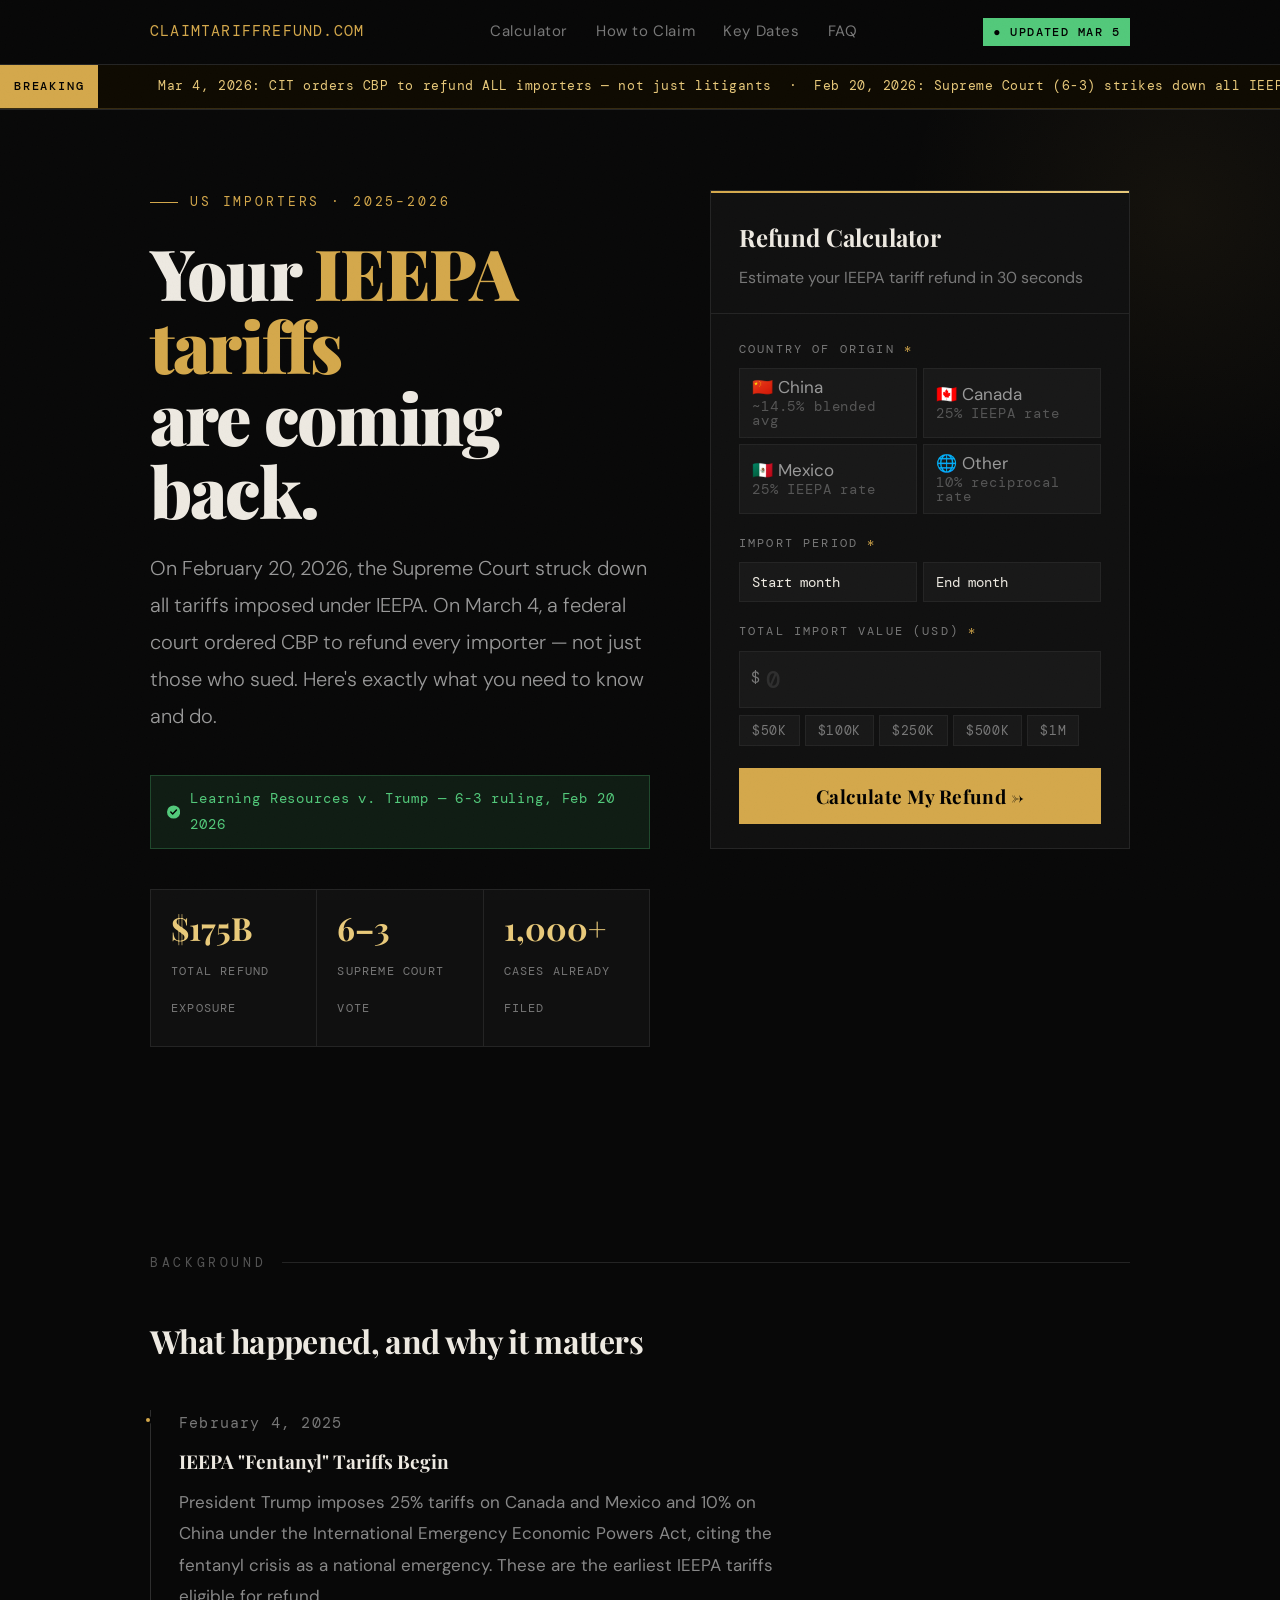
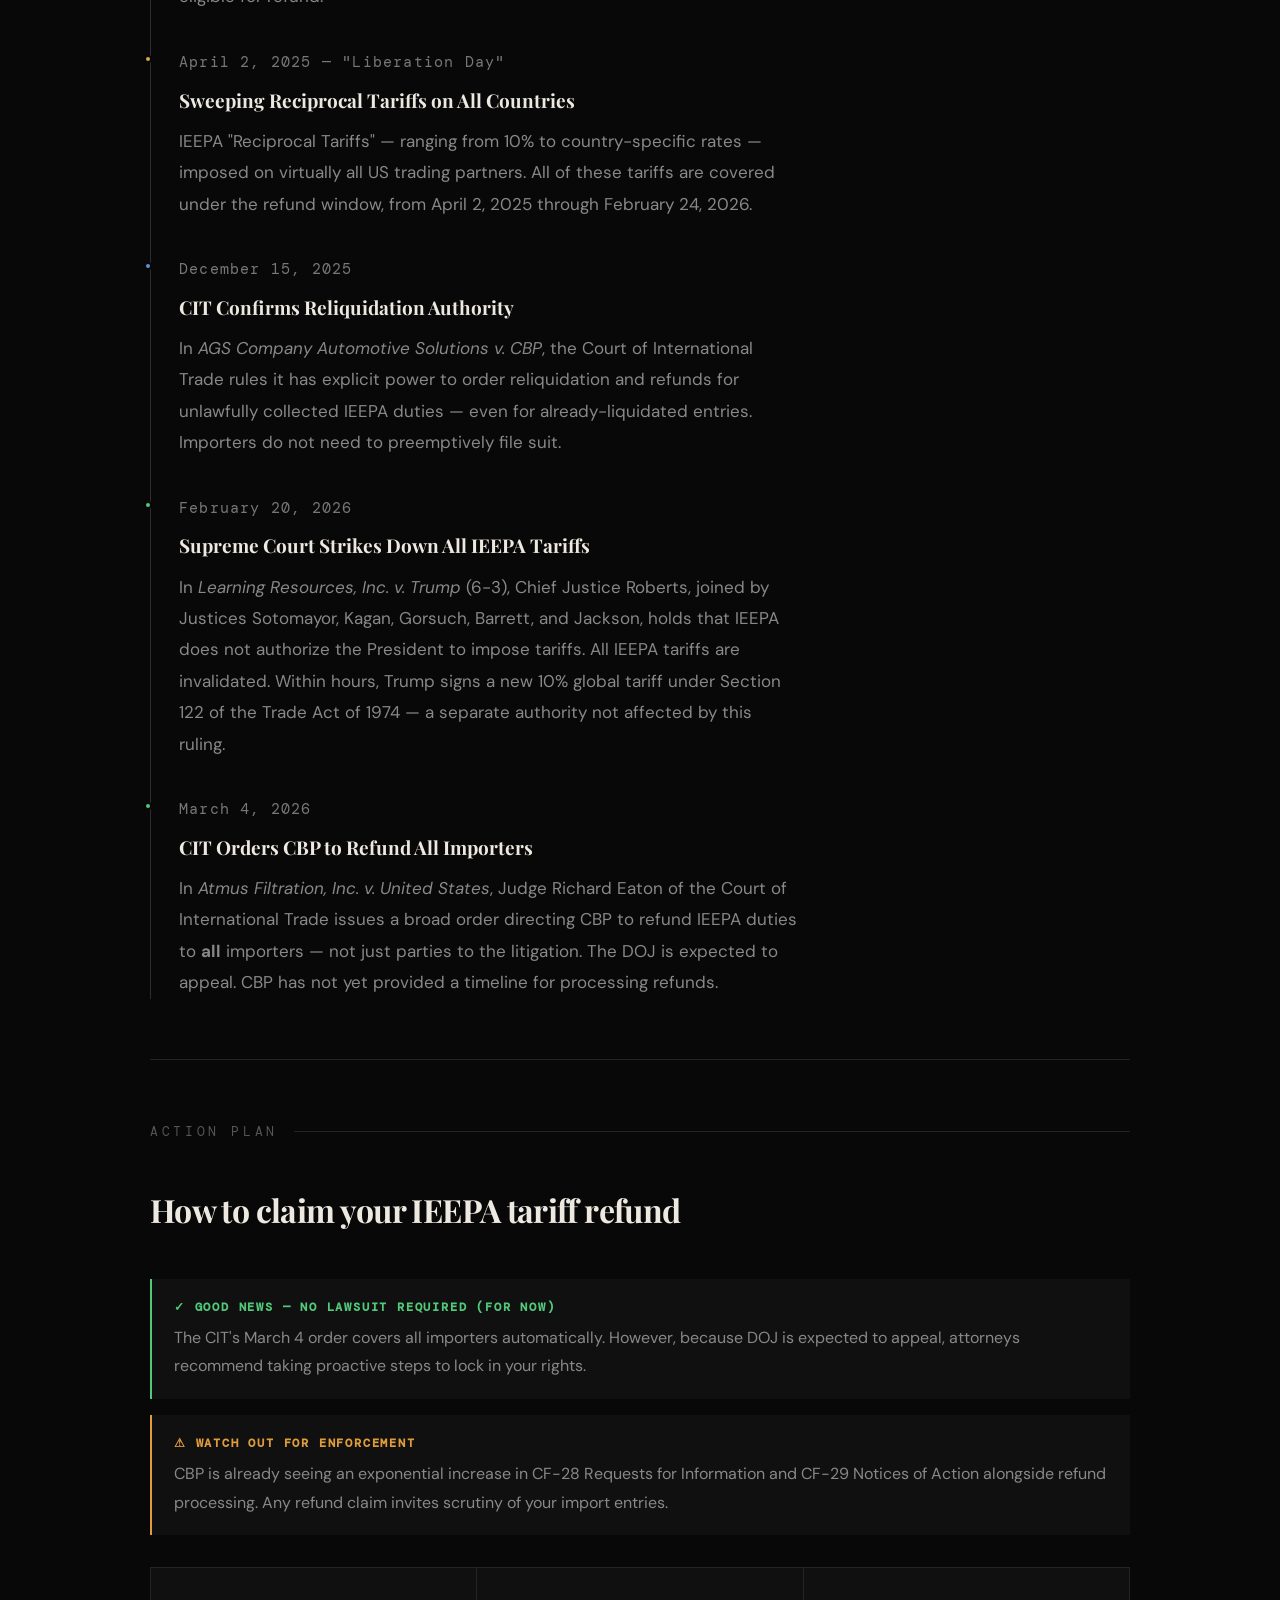
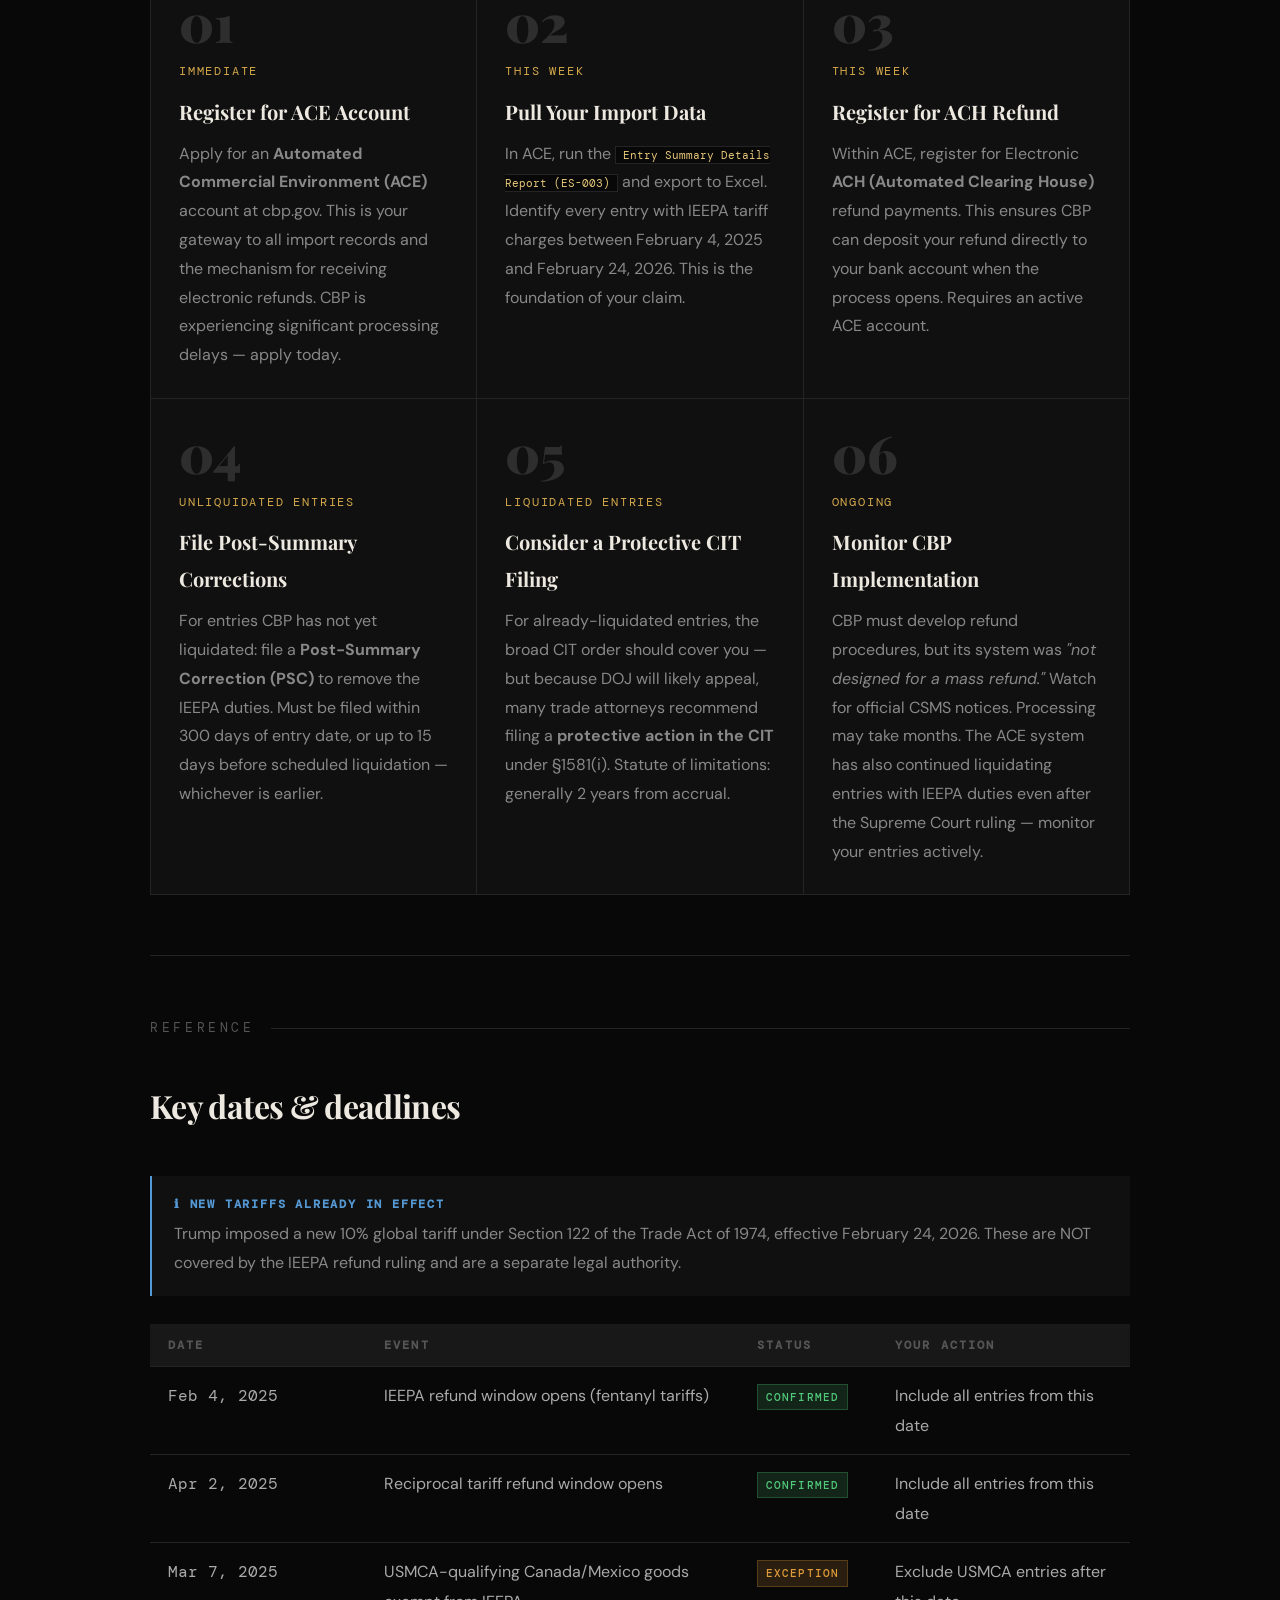
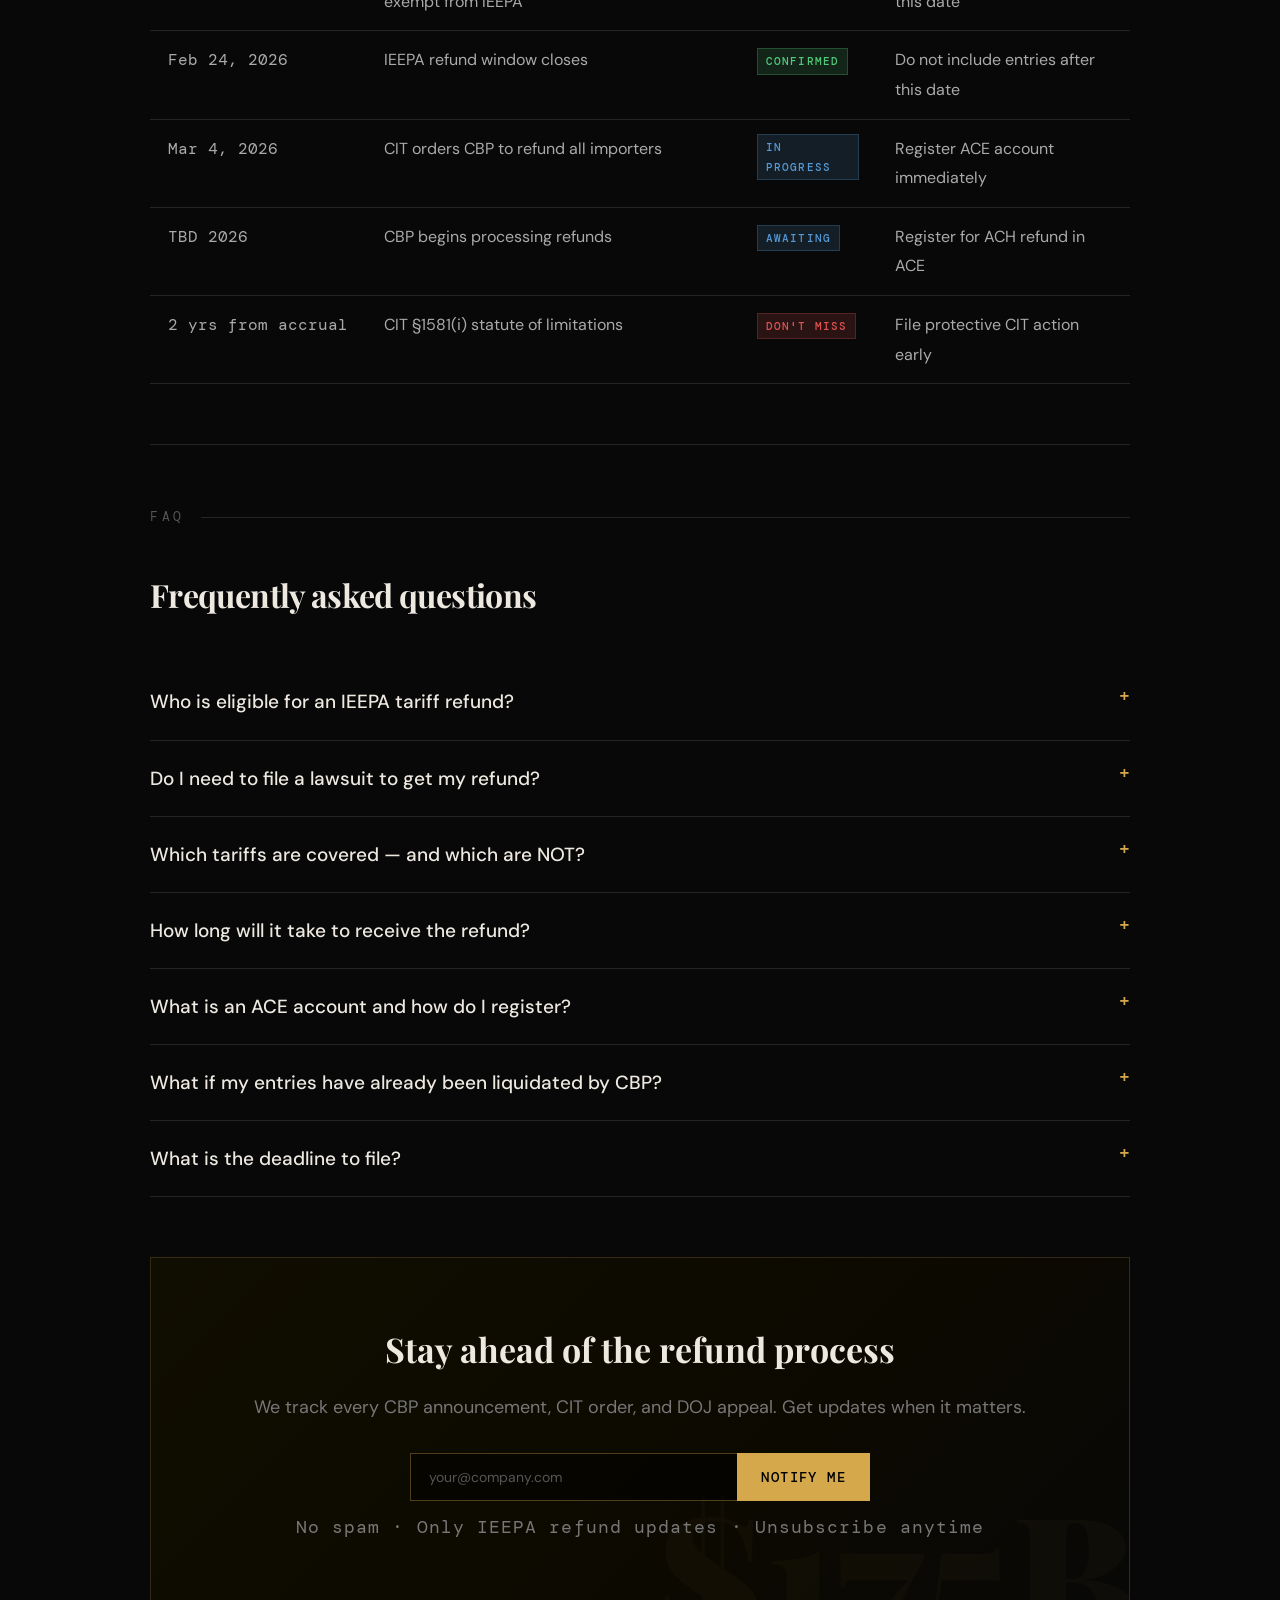
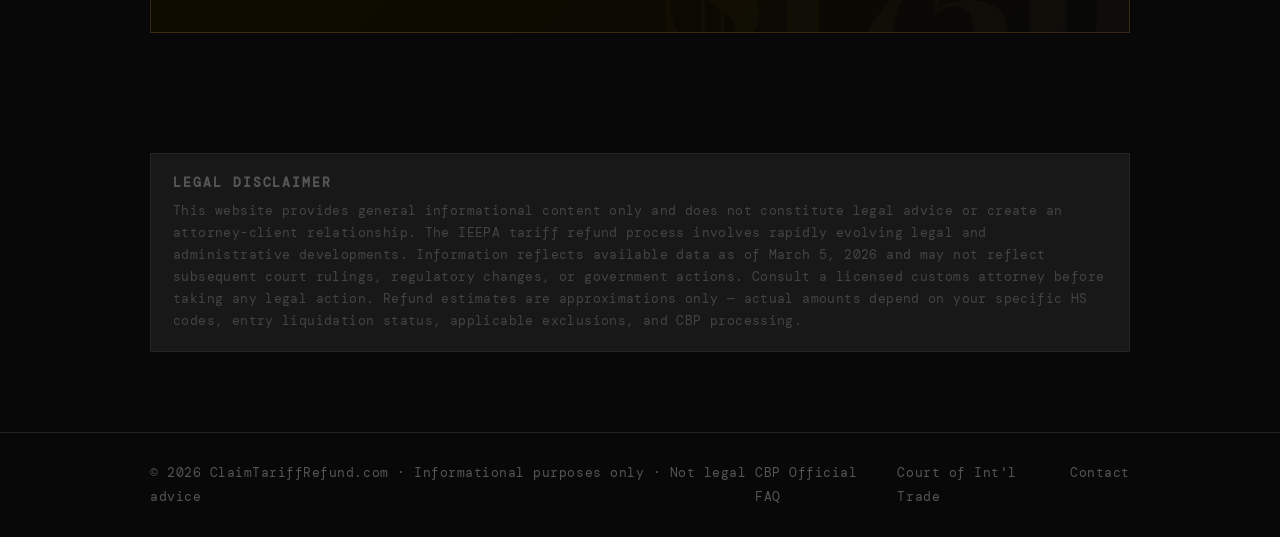
==== index.html @ 3d7408c1 "Update index.html" ====
<!DOCTYPE html>
<html lang="en">
<head>
<meta charset="UTF-8">
<meta name="viewport" content="width=device-width, initial-scale=1.0">

<!-- PRIMARY SEO -->
<title>IEEPA Tariff Refund Calculator & Guide (2026) — ClaimTariffRefund.com</title>
<meta name="description" content="Supreme Court struck down IEEPA tariffs Feb 20, 2026. Calculate your refund, check eligibility, and get step-by-step instructions. Free tool for US importers.">
<meta name="keywords" content="IEEPA tariff refund, customs duty refund 2026, tariff refund eligibility, IEEPA refund calculator, importer refund claim, CBP refund, Learning Resources v Trump">
<link rel="canonical" href="https://claimtariffrefund.com/">

<!-- OPEN GRAPH (Reddit, LinkedIn, Facebook previews) -->
<meta property="og:title" content="IEEPA Tariff Refund Calculator — How Much Are You Owed?">
<meta property="og:description" content="Supreme Court killed IEEPA tariffs. Calculate your refund in 30 seconds. Free guide for US importers.">
<meta property="og:url" content="https://claimtariffrefund.com/">
<meta property="og:type" content="website">
<meta property="og:site_name" content="ClaimTariffRefund.com">
<meta property="og:image" content="https://claimtariffrefund.com/og-image.png">

<!-- TWITTER CARD -->
<meta name="twitter:card" content="summary_large_image">
<meta name="twitter:title" content="IEEPA Tariff Refund Calculator — How Much Are You Owed?">
<meta name="twitter:description" content="Supreme Court killed IEEPA tariffs. Calculate your refund in 30 seconds.">

<!-- SCHEMA: WebSite -->
<script type="application/ld+json">
{
  "@context": "https://schema.org",
  "@type": "WebSite",
  "name": "ClaimTariffRefund.com",
  "url": "https://claimtariffrefund.com",
  "description": "Free IEEPA tariff refund calculator and guide for US importers following the Supreme Court's February 2026 ruling.",
  "potentialAction": {
    "@type": "SearchAction",
    "target": "https://claimtariffrefund.com/#calculator",
    "query-input": "required name=search_term_string"
  }
}
</script>

<!-- SCHEMA: FAQ (Google Rich Snippets) -->
<script type="application/ld+json">
{
  "@context": "https://schema.org",
  "@type": "FAQPage",
  "mainEntity": [
    {
      "@type": "Question",
      "name": "Who is eligible for an IEEPA tariff refund?",
      "acceptedAnswer": {
        "@type": "Answer",
        "text": "Any US importer of record who paid IEEPA tariffs between February 4, 2025 and February 24, 2026 is potentially eligible. This includes importers of goods from China, Canada, Mexico, and all other countries subject to IEEPA reciprocal tariffs."
      }
    },
    {
      "@type": "Question",
      "name": "Do I need to file a lawsuit to get my IEEPA tariff refund?",
      "acceptedAnswer": {
        "@type": "Answer",
        "text": "As of March 4, 2026, the Court of International Trade issued a broad order directing CBP to refund all importers — not just those who filed suits. However, the DOJ is expected to appeal. Many attorneys recommend filing a protective CIT action to preserve your rights."
      }
    },
    {
      "@type": "Question",
      "name": "How much IEEPA tariff refund can I expect?",
      "acceptedAnswer": {
        "@type": "Answer",
        "text": "Your refund depends on the country of origin, the tariff rate applied, and your total import value. China imports were subject to 10–25% IEEPA duties. Canada and Mexico imports faced 25% duties. Other countries faced a 10% reciprocal tariff. Use our calculator to estimate your refund."
      }
    },
    {
      "@type": "Question",
      "name": "What is the deadline to claim an IEEPA tariff refund?",
      "acceptedAnswer": {
        "@type": "Answer",
        "text": "There is no confirmed deadline yet. The statute of limitations for CIT actions under 28 U.S.C. § 1581(i) is generally two years from when the cause of action accrued, but there is legal uncertainty about the exact accrual date. File sooner rather than later."
      }
    },
    {
      "@type": "Question",
      "name": "What is an ACE account and why do I need one?",
      "acceptedAnswer": {
        "@type": "Answer",
        "text": "ACE (Automated Commercial Environment) is CBP's online portal for import data. You need an ACE account to access your complete import history, calculate IEEPA tariffs paid, and register for ACH electronic refund payments. Apply at cbp.gov. CBP is experiencing delays, so apply immediately."
      }
    }
  ]
}
</script>

<!-- SCHEMA: HowTo -->
<script type="application/ld+json">
{
  "@context": "https://schema.org",
  "@type": "HowTo",
  "name": "How to Claim Your IEEPA Tariff Refund",
  "description": "Step-by-step guide for US importers to claim IEEPA tariff refunds following the Supreme Court's February 2026 ruling.",
  "totalTime": "PT7D",
  "step": [
    {
      "@type": "HowToStep",
      "name": "Register for an ACE Account",
      "text": "Apply for an Automated Commercial Environment (ACE) portal account at cbp.gov. This gives you access to all your import data. Apply immediately as CBP is experiencing significant processing delays."
    },
    {
      "@type": "HowToStep",
      "name": "Pull Your Import Data",
      "text": "Run the Entry Summary Details Report (ES-003) in ACE and export to Excel. Identify every entry that included IEEPA tariff charges between February 4, 2025 and February 24, 2026."
    },
    {
      "@type": "HowToStep",
      "name": "Register for ACH Refunds",
      "text": "Within your ACE account, register for Electronic ACH refunds so CBP can send your refund directly to your bank account."
    },
    {
      "@type": "HowToStep",
      "name": "File Post-Summary Corrections for Unliquidated Entries",
      "text": "For entries not yet liquidated by CBP, file a Post-Summary Correction (PSC) to remove the IEEPA duties. PSCs can be filed within 300 days of entry date."
    },
    {
      "@type": "HowToStep",
      "name": "Consider Filing a Protective CIT Action",
      "text": "Because the DOJ is expected to appeal the CIT's March 4 order, many attorneys recommend filing a protective suit in the Court of International Trade to lock in your rights."
    }
  ]
}
</script>

<!-- SCHEMA: NewsArticle for freshness signal -->
<script type="application/ld+json">
{
  "@context": "https://schema.org",
  "@type": "NewsArticle",
  "headline": "IEEPA Tariff Refund Guide: Supreme Court Ruling, CIT Order, and What Importers Must Do Now",
  "datePublished": "2026-03-05",
  "dateModified": "2026-03-05",
  "author": {"@type": "Organization", "name": "ClaimTariffRefund.com"},
  "publisher": {"@type": "Organization", "name": "ClaimTariffRefund.com"},
  "description": "Following the Supreme Court's February 20, 2026 ruling and the CIT's March 4 order, US importers who paid IEEPA tariffs are entitled to refunds. Here's what to do."
}
</script>

<link rel="preconnect" href="https://fonts.googleapis.com">
<link href="https://fonts.googleapis.com/css2?family=Playfair+Display:wght@700;900&family=DM+Sans:ital,wght@0,300;0,400;0,500;1,400&family=DM+Mono:wght@400;500&display=swap" rel="stylesheet">

<style>
:root {
  --bg: #080808;
  --bg2: #101010;
  --bg3: #181818;
  --border: #242424;
  --border2: #2e2e2e;
  --text: #ede9e1;
  --muted: #777;
  --muted2: #555;
  --accent: #d4a84b;
  --accent2: #e8c97a;
  --accent-dim: rgba(212,168,75,0.1);
  --green: #52c97a;
  --green-dim: rgba(82,201,122,0.1);
  --blue: #5599d4;
  --warn: #e09c3a;
  --red: #e05252;
}

*, *::before, *::after { margin: 0; padding: 0; box-sizing: border-box; }

html { scroll-behavior: smooth; }

body {
  background: var(--bg);
  color: var(--text);
  font-family: 'DM Sans', sans-serif;
  font-size: 20px;
  line-height: 1.85;
  -webkit-font-smoothing: antialiased;
}

/* ─── NOISE LAYER ─── */
body::after {
  content: '';
  position: fixed;
  inset: 0;
  pointer-events: none;
  z-index: 9999;
  background-image: url("data:image/svg+xml,%3Csvg xmlns='http://www.w3.org/2000/svg' width='300' height='300'%3E%3Cfilter id='n'%3E%3CfeTurbulence type='fractalNoise' baseFrequency='0.75' numOctaves='4' stitchTiles='stitch'/%3E%3C/filter%3E%3Crect width='300' height='300' filter='url(%23n)' opacity='0.035'/%3E%3C/svg%3E");
  opacity: 0.5;
}

/* ─── UTILITIES ─── */
.mono { font-family: 'DM Mono', monospace; }
.serif { font-family: 'Playfair Display', serif; }

.eyebrow {
  font-family: 'DM Mono', monospace;
  font-size: 13px;
  letter-spacing: 0.22em;
  text-transform: uppercase;
  color: var(--accent);
  display: flex;
  align-items: center;
  gap: 12px;
}
.eyebrow::before {
  content: '';
  display: inline-block;
  width: 28px;
  height: 1px;
  background: currentColor;
  flex-shrink: 0;
}

.section-label {
  font-family: 'DM Mono', monospace;
  font-size: 13px;
  letter-spacing: 0.28em;
  text-transform: uppercase;
  color: var(--muted2);
  display: flex;
  align-items: center;
  gap: 16px;
  margin-bottom: 36px;
}
.section-label::after {
  content: '';
  flex: 1;
  height: 1px;
  background: var(--border);
}

.container {
  max-width: 1060px;
  margin: 0 auto;
  padding: 0 40px;
}

/* ─── STICKY HEADER ─── */
.site-header {
  position: sticky;
  top: 0;
  z-index: 200;
  background: rgba(8,8,8,0.96);
  backdrop-filter: blur(12px);
  border-bottom: 1px solid var(--border);
}

.site-header .inner {
  max-width: 1060px;
  margin: 0 auto;
  padding: 0 40px;
  height: 64px;
  display: flex;
  align-items: center;
  justify-content: space-between;
}

.logo {
  font-family: 'DM Mono', monospace;
  font-size: 15px;
  letter-spacing: 0.08em;
  color: var(--accent);
  text-decoration: none;
  text-transform: uppercase;
}

.header-nav {
  display: flex;
  align-items: center;
  gap: 28px;
}

.header-nav a {
  font-size: 15px;
  color: var(--muted);
  text-decoration: none;
  letter-spacing: 0.04em;
  transition: color 0.15s;
}
.header-nav a:hover { color: var(--text); }

.header-badge {
  font-family: 'DM Mono', monospace;
  font-size: 12px;
  letter-spacing: 0.12em;
  text-transform: uppercase;
  background: var(--green);
  color: #000;
  padding: 3px 10px;
  font-weight: 500;
  animation: blink 2.5s ease-in-out infinite;
}
@keyframes blink { 0%,100%{opacity:1} 50%{opacity:0.55} }

/* ─── BREAKING TICKER ─── */
.ticker-wrap {
  background: #0e0a00;
  border-bottom: 1px solid rgba(212,168,75,0.2);
  overflow: hidden;
  height: 44px;
  display: flex;
  align-items: center;
}
.ticker-label {
  font-family: 'DM Mono', monospace;
  font-size: 12px;
  letter-spacing: 0.15em;
  text-transform: uppercase;
  background: var(--accent);
  color: #000;
  padding: 0 14px;
  height: 100%;
  display: flex;
  align-items: center;
  flex-shrink: 0;
  font-weight: 500;
}
.ticker-track {
  display: flex;
  white-space: nowrap;
  animation: ticker 40s linear infinite;
}
.ticker-text {
  font-family: 'DM Mono', monospace;
  font-size: 13px;
  color: var(--accent2);
  padding: 0 60px;
  letter-spacing: 0.04em;
}
@keyframes ticker {
  0% { transform: translateX(0); }
  100% { transform: translateX(-50%); }
}

/* ─── HERO ─── */
.hero {
  padding: 80px 0 64px;
  position: relative;
  overflow: hidden;
}

.hero::before {
  content: '';
  position: absolute;
  top: -200px;
  right: -200px;
  width: 600px;
  height: 600px;
  background: radial-gradient(circle, rgba(212,168,75,0.06) 0%, transparent 65%);
  pointer-events: none;
}

.hero-inner {
  max-width: 1060px;
  margin: 0 auto;
  padding: 0 40px;
  display: grid;
  grid-template-columns: 1fr 420px;
  gap: 60px;
  align-items: start;
}

.hero-left { }

.hero .eyebrow { margin-bottom: 22px; }

.hero h1 {
  font-family: 'Playfair Display', serif;
  font-size: clamp(38px, 5.5vw, 72px);
  font-weight: 900;
  line-height: 1.03;
  letter-spacing: -0.025em;
  margin-bottom: 24px;
}

.hero h1 em {
  font-style: normal;
  color: var(--accent);
}

.hero-desc {
  font-size: 20px;
  color: #999;
  max-width: 520px;
  line-height: 1.85;
  margin-bottom: 40px;
  font-weight: 300;
}

.hero-ruling {
  display: inline-flex;
  align-items: center;
  gap: 10px;
  background: var(--green-dim);
  border: 1px solid rgba(82,201,122,0.25);
  padding: 10px 16px;
  font-family: 'DM Mono', monospace;
  font-size: 14px;
  color: var(--green);
  letter-spacing: 0.06em;
  margin-bottom: 40px;
}

.hero-stats {
  display: grid;
  grid-template-columns: repeat(3, 1fr);
  border: 1px solid var(--border);
  background: var(--border);
  gap: 1px;
}

.stat-cell {
  background: var(--bg2);
  padding: 22px 20px;
}

.stat-n {
  font-family: 'Playfair Display', serif;
  font-size: 32px;
  font-weight: 700;
  color: var(--accent2);
  display: block;
  line-height: 1;
  margin-bottom: 6px;
}

.stat-l {
  font-family: 'DM Mono', monospace;
  font-size: 12px;
  letter-spacing: 0.1em;
  text-transform: uppercase;
  color: var(--muted);
}

/* ─── CALCULATOR (hero right col) ─── */
.calc-card {
  background: var(--bg2);
  border: 1px solid var(--border);
  position: relative;
  overflow: hidden;
}

.calc-card::before {
  content: '';
  position: absolute;
  top: 0; left: 0; right: 0;
  height: 2px;
  background: linear-gradient(90deg, var(--accent), var(--accent2));
}

.calc-head {
  padding: 24px 28px 20px;
  border-bottom: 1px solid var(--border);
}

.calc-head h2 {
  font-family: 'Playfair Display', serif;
  font-size: 24px;
  font-weight: 700;
  margin-bottom: 4px;
}

.calc-head p {
  font-size: 16px;
  color: var(--muted);
}

.calc-body { padding: 24px 28px; }

.field { margin-bottom: 18px; }

.field-label {
  display: block;
  font-family: 'DM Mono', monospace;
  font-size: 12px;
  letter-spacing: 0.18em;
  text-transform: uppercase;
  color: var(--muted);
  margin-bottom: 8px;
}

.field-label .req { color: var(--accent); }

/* Country buttons */
.country-grid {
  display: grid;
  grid-template-columns: 1fr 1fr;
  gap: 6px;
}

.c-btn {
  background: var(--bg3);
  border: 1px solid var(--border);
  color: #999;
  padding: 10px 12px;
  font-family: 'DM Sans', sans-serif;
  font-size: 17px;
  cursor: pointer;
  transition: all 0.15s;
  text-align: left;
  line-height: 1;
}
.c-btn:hover { border-color: rgba(212,168,75,0.5); color: var(--text); }
.c-btn.active { border-color: var(--accent); background: var(--accent-dim); color: var(--accent); }

.c-btn .c-rate {
  display: block;
  font-family: 'DM Mono', monospace;
  font-size: 14px;
  color: var(--muted2);
  margin-top: 3px;
  letter-spacing: 0.06em;
}
.c-btn.active .c-rate { color: rgba(212,168,75,0.55); }

/* Date selects */
.date-row {
  display: grid;
  grid-template-columns: 1fr 1fr;
  gap: 6px;
}

.f-select {
  width: 100%;
  background: var(--bg3);
  border: 1px solid var(--border);
  color: var(--text);
  padding: 10px 12px;
  font-family: 'DM Mono', monospace;
  font-size: 14px;
  appearance: none;
  cursor: pointer;
  outline: none;
  transition: border-color 0.15s;
}
.f-select:focus { border-color: var(--accent); }

/* Amount */
.amount-wrap { position: relative; }
.amount-pre {
  position: absolute;
  left: 12px;
  top: 50%;
  transform: translateY(-50%);
  font-family: 'DM Mono', monospace;
  font-size: 15px;
  color: var(--muted);
  pointer-events: none;
}
.f-amount {
  width: 100%;
  background: var(--bg3);
  border: 1px solid var(--border);
  color: var(--text);
  padding: 12px 12px 12px 26px;
  font-family: 'DM Mono', monospace;
  font-size: 24px;
  font-weight: 500;
  outline: none;
  transition: border-color 0.15s;
}
.f-amount:focus { border-color: var(--accent); }
.f-amount::placeholder { color: var(--border2); }

.quick-row {
  display: flex;
  gap: 5px;
  flex-wrap: wrap;
  margin-top: 7px;
}
.q-btn {
  background: var(--bg3);
  border: 1px solid var(--border);
  color: var(--muted);
  padding: 6px 12px;
  font-family: 'DM Mono', monospace;
  font-size: 13px;
  cursor: pointer;
  letter-spacing: 0.05em;
  transition: all 0.15s;
}
.q-btn:hover { border-color: var(--accent); color: var(--accent); }

/* Error */
.f-err {
  font-family: 'DM Mono', monospace;
  font-size: 13px;
  color: var(--red);
  letter-spacing: 0.06em;
  margin-top: 5px;
  display: none;
}
.f-err.show { display: block; }

/* Calc button */
.calc-submit {
  width: 100%;
  background: var(--accent);
  color: #000;
  border: none;
  padding: 15px;
  font-family: 'Playfair Display', serif;
  font-size: 19px;
  font-weight: 700;
  letter-spacing: 0.02em;
  cursor: pointer;
  transition: background 0.2s;
  margin-top: 4px;
}
.calc-submit:hover { background: var(--accent2); }
.calc-submit:active { transform: scale(0.99); }

/* ─── RESULT PANEL ─── */
.result-wrap {
  display: none;
  border-top: 1px solid var(--border);
}
.result-wrap.show { display: block; }

.result-top {
  padding: 24px 28px 0;
  background: var(--bg);
  position: relative;
  overflow: hidden;
}
.result-top::after {
  content: '';
  position: absolute;
  top: -40px; right: -40px;
  width: 180px; height: 180px;
  background: radial-gradient(circle, rgba(212,168,75,0.15) 0%, transparent 70%);
  pointer-events: none;
}

.result-lbl {
  font-family: 'DM Mono', monospace;
  font-size: 15px;
  letter-spacing: 0.2em;
  text-transform: uppercase;
  color: var(--muted);
  margin-bottom: 6px;
}

.result-num {
  font-family: 'Playfair Display', serif;
  font-size: 48px;
  font-weight: 900;
  color: var(--accent);
  letter-spacing: -0.03em;
  line-height: 1;
  margin-bottom: 6px;
  position: relative;
}

.result-sub {
  font-size: 16px;
  color: var(--muted);
  margin-bottom: 20px;
  font-family: 'DM Mono', monospace;
  letter-spacing: 0.04em;
}

.breakdown {
  border: 1px solid var(--border);
  margin-bottom: 20px;
}

.b-row {
  display: flex;
  justify-content: space-between;
  padding: 11px 16px;
  border-bottom: 1px solid var(--border);
  font-size: 16px;
}
.b-row:last-child { border-bottom: none; }
.b-row .bl { color: var(--muted); }
.b-row .bv { font-family: 'DM Mono', monospace; font-size: 14px; }
.b-row.hl .bv { color: var(--accent); }

.result-warn {
  border-left: 2px solid var(--warn);
  background: var(--bg2);
  padding: 12px 14px;
  font-size: 15px;
  color: #888;
  line-height: 1.75;
  margin-bottom: 20px;
}
.result-warn strong {
  display: block;
  font-family: 'DM Mono', monospace;
  font-size: 12px;
  letter-spacing: 0.12em;
  text-transform: uppercase;
  color: var(--warn);
  margin-bottom: 3px;
}

/* Email gate */
.email-gate {
  padding: 0 28px 24px;
  background: var(--bg);
}

.gate-title {
  font-size: 16px;
  color: #888;
  margin-bottom: 10px;
  line-height: 1.65;
}

.gate-input {
  width: 100%;
  background: var(--bg3);
  border: 1px solid var(--border);
  color: var(--text);
  padding: 12px 14px;
  font-family: 'DM Sans', sans-serif;
  font-size: 16px;
  outline: none;
  margin-bottom: 8px;
  transition: border-color 0.15s;
}
.gate-input:focus { border-color: var(--accent); }
.gate-input::placeholder { color: var(--muted2); }

.gate-submit {
  width: 100%;
  background: var(--accent);
  color: #000;
  border: none;
  padding: 13px;
  font-family: 'DM Mono', monospace;
  font-size: 15px;
  font-weight: 500;
  letter-spacing: 0.12em;
  text-transform: uppercase;
  cursor: pointer;
  margin-bottom: 7px;
  transition: background 0.2s;
}
.gate-submit:hover { background: var(--accent2); }

.gate-skip {
  background: none;
  border: 1px solid var(--border);
  color: var(--muted2);
  width: 100%;
  padding: 10px;
  font-family: 'DM Mono', monospace;
  font-size: 13px;
  letter-spacing: 0.1em;
  text-transform: uppercase;
  cursor: pointer;
  transition: all 0.15s;
}
.gate-skip:hover { border-color: var(--muted); color: var(--muted); }

.gate-note {
  font-family: 'DM Mono', monospace;
  font-size: 9px;
  color: var(--muted2);
  text-align: center;
  margin-top: 7px;
  letter-spacing: 0.06em;
}

/* Next steps mini */
.next-steps-mini {
  display: none;
  padding: 0 28px 24px;
  background: var(--bg);
}
.next-steps-mini.show { display: block; }
.ns-item {
  background: var(--bg2);
  border: 1px solid var(--border);
  padding: 12px 14px;
  font-size: 16px;
  color: #aaa;
  margin-bottom: 6px;
  line-height: 1.65;
}
.ns-item span {
  display: block;
  font-family: 'DM Mono', monospace;
  font-size: 12px;
  letter-spacing: 0.12em;
  text-transform: uppercase;
  color: var(--accent);
  margin-bottom: 3px;
}

/* ─── MAIN SECTIONS ─── */
main { padding: 80px 0; }

section { padding: 60px 0; border-top: 1px solid var(--border); }
section:first-child { border-top: none; }

/* ─── TIMELINE ─── */
.timeline {
  position: relative;
  padding-left: 28px;
  border-left: 1px solid var(--border2);
}

.tl-item {
  position: relative;
  padding-bottom: 36px;
}
.tl-item:last-child { padding-bottom: 0; }

.tl-dot {
  position: absolute;
  left: -35px;
  top: 6px;
  width: 8px; height: 8px;
  border-radius: 50%;
  background: var(--muted2);
  border: 2px solid var(--bg);
}
.tl-dot.gold { background: var(--accent); }
.tl-dot.green { background: var(--green); }
.tl-dot.blue { background: var(--blue); }

.tl-date {
  font-family: 'DM Mono', monospace;
  font-size: 15px;
  color: var(--muted);
  letter-spacing: 0.08em;
  margin-bottom: 6px;
}

.tl-title {
  font-family: 'Playfair Display', serif;
  font-size: 19px;
  font-weight: 700;
  margin-bottom: 8px;
  color: var(--text);
}

.tl-body {
  font-size: 17px;
  color: #888;
  max-width: 620px;
  line-height: 1.85;
}

/* ─── STEPS GRID ─── */
.steps-grid {
  display: grid;
  grid-template-columns: repeat(3, 1fr);
  gap: 1px;
  background: var(--border);
  border: 1px solid var(--border);
}

.step-card {
  background: var(--bg2);
  padding: 28px;
  position: relative;
  transition: background 0.2s;
}
.step-card:hover { background: var(--bg3); }

.step-n {
  font-family: 'Playfair Display', serif;
  font-size: 52px;
  font-weight: 900;
  color: var(--border2);
  line-height: 1;
  margin-bottom: 12px;
  pointer-events: none;
}

.step-tag {
  font-family: 'DM Mono', monospace;
  font-size: 12px;
  letter-spacing: 0.15em;
  text-transform: uppercase;
  color: var(--accent);
  margin-bottom: 10px;
}

.step-card h3 {
  font-family: 'Playfair Display', serif;
  font-size: 20px;
  font-weight: 700;
  margin-bottom: 10px;
}

.step-card p {
  font-size: 16px;
  color: #888;
  line-height: 1.8;
}

.step-card code {
  font-family: 'DM Mono', monospace;
  background: var(--bg);
  border: 1px solid var(--border);
  padding: 1px 7px;
  font-size: 11px;
  color: var(--accent2);
}

/* ─── DATES TABLE ─── */
.data-table {
  width: 100%;
  border-collapse: collapse;
  font-size: 13px;
}

.data-table th {
  font-family: 'DM Mono', monospace;
  font-size: 12px;
  letter-spacing: 0.18em;
  text-transform: uppercase;
  color: var(--muted2);
  text-align: left;
  padding: 10px 18px;
  border-bottom: 1px solid var(--border);
  background: var(--bg3);
}

.data-table td {
  padding: 14px 18px;
  border-bottom: 1px solid var(--border);
  color: #aaa;
  font-size: 16px;
  vertical-align: top;
}
.data-table tr:hover td { background: var(--bg2); }

.date-val {
  font-family: 'DM Mono', monospace;
  font-size: 14px;
  color: var(--accent2);
  white-space: nowrap;
}

.pill {
  display: inline-block;
  font-family: 'DM Mono', monospace;
  font-size: 11px;
  letter-spacing: 0.1em;
  padding: 2px 8px;
  text-transform: uppercase;
  font-weight: 500;
}
.pill.g { background: rgba(82,201,122,0.15); color: var(--green); border: 1px solid rgba(82,201,122,0.25); }
.pill.y { background: rgba(224,156,58,0.15); color: var(--warn); border: 1px solid rgba(224,156,58,0.25); }
.pill.r { background: rgba(224,82,82,0.15); color: var(--red); border: 1px solid rgba(224,82,82,0.25); }
.pill.b { background: rgba(85,153,212,0.15); color: var(--blue); border: 1px solid rgba(85,153,212,0.25); }

/* ─── ALERTS ─── */
.alert-box {
  padding: 18px 22px;
  border-left: 2px solid;
  background: var(--bg2);
  margin-bottom: 16px;
  font-size: 16px;
  color: #888;
  line-height: 1.8;
}
.alert-box strong {
  display: block;
  font-family: 'DM Mono', monospace;
  font-size: 12px;
  letter-spacing: 0.15em;
  text-transform: uppercase;
  margin-bottom: 5px;
}
.alert-box.warn { border-color: var(--warn); }
.alert-box.warn strong { color: var(--warn); }
.alert-box.info { border-color: var(--blue); }
.alert-box.info strong { color: var(--blue); }
.alert-box.ok { border-color: var(--green); }
.alert-box.ok strong { color: var(--green); }

/* ─── FAQ ─── */
.faq-item {
  border-bottom: 1px solid var(--border);
}

.faq-q {
  padding: 20px 0;
  cursor: pointer;
  display: flex;
  justify-content: space-between;
  align-items: flex-start;
  gap: 20px;
  font-size: 19px;
  font-weight: 500;
  transition: color 0.15s;
}
.faq-q:hover { color: var(--accent2); }

.faq-icon {
  font-family: 'DM Mono', monospace;
  font-size: 18px;
  color: var(--accent);
  flex-shrink: 0;
  line-height: 1.4;
  transition: transform 0.3s;
}
.faq-item.open .faq-icon { transform: rotate(45deg); }

.faq-a {
  max-height: 0;
  overflow: hidden;
  transition: max-height 0.4s ease;
  font-size: 17px;
  color: #888;
  line-height: 1.9;
}
.faq-item.open .faq-a { max-height: 600px; padding-bottom: 20px; }

/* ─── EMAIL CTA SECTION ─── */
.cta-section {
  background: linear-gradient(135deg, #100e00 0%, #0c0900 60%, #080808 100%);
  border: 1px solid rgba(212,168,75,0.2);
  padding: 60px;
  text-align: center;
  position: relative;
  overflow: hidden;
}
.cta-section::before {
  content: '$175B';
  position: absolute;
  font-family: 'Playfair Display', serif;
  font-size: 180px;
  font-weight: 900;
  color: rgba(212,168,75,0.035);
  right: -10px; bottom: -30px;
  pointer-events: none;
  line-height: 1;
}

.cta-section h2 {
  font-family: 'Playfair Display', serif;
  font-size: 34px;
  font-weight: 700;
  margin-bottom: 10px;
  position: relative;
}

.cta-section p {
  color: var(--muted);
  font-size: 18px;
  margin-bottom: 28px;
  position: relative;
}

.email-form-main {
  display: flex;
  max-width: 460px;
  margin: 0 auto 10px;
  position: relative;
}

.email-form-main input {
  flex: 1;
  background: rgba(0,0,0,0.5);
  border: 1px solid rgba(212,168,75,0.35);
  border-right: none;
  color: var(--text);
  padding: 14px 18px;
  font-family: 'DM Sans', sans-serif;
  font-size: 14px;
  outline: none;
  transition: border-color 0.15s;
}
.email-form-main input:focus { border-color: var(--accent); }
.email-form-main input::placeholder { color: var(--muted2); }

.email-form-main button {
  background: var(--accent);
  color: #000;
  border: none;
  padding: 14px 24px;
  font-family: 'DM Mono', monospace;
  font-size: 14px;
  font-weight: 500;
  letter-spacing: 0.1em;
  text-transform: uppercase;
  cursor: pointer;
  transition: background 0.2s;
  white-space: nowrap;
}
.email-form-main button:hover { background: var(--accent2); }

.email-note-main {
  font-family: 'DM Mono', monospace;
  font-size: 13px;
  color: var(--muted2);
  letter-spacing: 0.06em;
  position: relative;
}

/* ─── DISCLAIMER ─── */
.disclaimer {
  background: var(--bg3);
  border: 1px solid var(--border);
  padding: 18px 22px;
  font-family: 'DM Mono', monospace;
  font-size: 13px;
  color: #444;
  line-height: 1.7;
  letter-spacing: 0.03em;
  margin-top: 60px;
}

/* ─── FOOTER ─── */
.site-footer {
  border-top: 1px solid var(--border);
  padding: 28px 0;
  margin-top: 0;
}
.site-footer .inner {
  max-width: 1060px;
  margin: 0 auto;
  padding: 0 40px;
  display: flex;
  justify-content: space-between;
  align-items: center;
  font-family: 'DM Mono', monospace;
  font-size: 13px;
  color: var(--muted2);
  letter-spacing: 0.04em;
}
.site-footer a { color: var(--muted2); text-decoration: none; transition: color 0.15s; }
.site-footer a:hover { color: var(--accent); }

/* ─── RESPONSIVE ─── */
@media (max-width: 900px) {
  .hero-inner { grid-template-columns: 1fr; }
  .steps-grid { grid-template-columns: 1fr 1fr; }
  .hero-stats { grid-template-columns: repeat(3, 1fr); }
}

@media (max-width: 640px) {
  .container, .hero-inner, .site-header .inner, .site-footer .inner { padding-left: 20px; padding-right: 20px; }
  .hero { padding: 48px 0 40px; }
  .hero h1 { font-size: 38px; }
  .steps-grid { grid-template-columns: 1fr; }
  .hero-stats { grid-template-columns: 1fr; }
  .cta-section { padding: 40px 24px; }
  .email-form-main { flex-direction: column; }
  .email-form-main input { border-right: 1px solid rgba(212,168,75,0.35); }
  .country-grid { grid-template-columns: 1fr 1fr; }
  .site-footer .inner { flex-direction: column; gap: 10px; text-align: center; }
  .header-nav { display: none; }
  main { padding: 40px 0; }
}

/* ─── SCROLL ANIMATIONS ─── */
.fade-up {
  opacity: 0;
  transform: translateY(18px);
  transition: opacity 0.55s ease, transform 0.55s ease;
}
.fade-up.in { opacity: 1; transform: translateY(0); }
</style>
</head>


<body>

<!-- ═══════════════════════════════ HEADER ═══════════════════════════════ -->
<header class="site-header" role="banner">
  <div class="inner">
    <a href="/" class="logo" aria-label="ClaimTariffRefund.com Home">ClaimTariffRefund.com</a>
    <nav class="header-nav" aria-label="Main navigation">
      <a href="#calculator">Calculator</a>
      <a href="#how-to-claim">How to Claim</a>
      <a href="#key-dates">Key Dates</a>
      <a href="#faq">FAQ</a>
    </nav>
    <div class="header-badge" role="status" aria-live="polite">● Updated Mar 5</div>
  </div>
</header>

<!-- ═══════════════════════════════ TICKER ═══════════════════════════════ -->
<div class="ticker-wrap" aria-hidden="true">
  <div class="ticker-label">Breaking</div>
  <div style="overflow:hidden; flex:1;">
    <div class="ticker-track">
      <span class="ticker-text">Mar 4, 2026: CIT orders CBP to refund ALL importers — not just litigants &nbsp;·&nbsp; Feb 20, 2026: Supreme Court (6-3) strikes down all IEEPA tariffs &nbsp;·&nbsp; $175B+ in refunds expected &nbsp;·&nbsp; DOJ expected to appeal CIT order &nbsp;·&nbsp; ACE portal experiencing processing delays — apply now &nbsp;·&nbsp; 1,000+ businesses filed protective suits &nbsp;·&nbsp;</span>
      <span class="ticker-text">Mar 4, 2026: CIT orders CBP to refund ALL importers — not just litigants &nbsp;·&nbsp; Feb 20, 2026: Supreme Court (6-3) strikes down all IEEPA tariffs &nbsp;·&nbsp; $175B+ in refunds expected &nbsp;·&nbsp; DOJ expected to appeal CIT order &nbsp;·&nbsp; ACE portal experiencing processing delays — apply now &nbsp;·&nbsp; 1,000+ businesses filed protective suits &nbsp;·&nbsp;</span>
    </div>
  </div>
</div>

<!-- ═══════════════════════════════ HERO ═══════════════════════════════ -->
<section class="hero" aria-labelledby="hero-heading">
  <div class="hero-inner">

    <!-- LEFT -->
    <div class="hero-left">
      <p class="eyebrow">US Importers · 2025–2026</p>
      <h1 id="hero-heading">
        Your <em>IEEPA tariffs</em><br>are coming back.
      </h1>
      <p class="hero-desc">
        On February 20, 2026, the Supreme Court struck down all tariffs imposed under IEEPA. On March 4, a federal court ordered CBP to refund every importer — not just those who sued. Here's exactly what you need to know and do.
      </p>
      <div class="hero-ruling" role="status">
        <svg width="14" height="14" viewBox="0 0 14 14" fill="none" aria-hidden="true"><circle cx="7" cy="7" r="7" fill="#52c97a"/><path d="M4 7l2 2 4-4" stroke="#000" stroke-width="1.5" stroke-linecap="round" stroke-linejoin="round"/></svg>
        Learning Resources v. Trump — 6-3 ruling, Feb 20 2026
      </div>
      <div class="hero-stats" role="list" aria-label="Key statistics">
        <div class="stat-cell" role="listitem">
          <span class="stat-n">$175B</span>
          <span class="stat-l">Total refund exposure</span>
        </div>
        <div class="stat-cell" role="listitem">
          <span class="stat-n">6–3</span>
          <span class="stat-l">Supreme Court vote</span>
        </div>
        <div class="stat-cell" role="listitem">
          <span class="stat-n">1,000+</span>
          <span class="stat-l">Cases already filed</span>
        </div>
      </div>
    </div>

    <!-- RIGHT: CALCULATOR -->
    <div class="calc-card" id="calculator" aria-labelledby="calc-heading">
      <div class="calc-head">
        <h2 id="calc-heading">Refund Calculator</h2>
        <p>Estimate your IEEPA tariff refund in 30 seconds</p>
      </div>
      <div class="calc-body">

        <!-- Country -->
        <div class="field">
          <label class="field-label" for="country-grid">Country of Origin <span class="req">*</span></label>
          <div class="country-grid" id="country-grid" role="group" aria-label="Select country of origin">
            <button class="c-btn" data-country="China" data-rate="0.145" onclick="selectC(this)" type="button" aria-pressed="false">
              🇨🇳 China
              <span class="c-rate">~14.5% blended avg</span>
            </button>
            <button class="c-btn" data-country="Canada" data-rate="0.25" onclick="selectC(this)" type="button" aria-pressed="false">
              🇨🇦 Canada
              <span class="c-rate">25% IEEPA rate</span>
            </button>
            <button class="c-btn" data-country="Mexico" data-rate="0.25" onclick="selectC(this)" type="button" aria-pressed="false">
              🇲🇽 Mexico
              <span class="c-rate">25% IEEPA rate</span>
            </button>
            <button class="c-btn" data-country="Other" data-rate="0.10" onclick="selectC(this)" type="button" aria-pressed="false">
              🌐 Other
              <span class="c-rate">10% reciprocal rate</span>
            </button>
          </div>
          <div class="f-err" id="err-c" role="alert">↑ Please select a country</div>
        </div>

        <!-- Period -->
        <div class="field">
          <label class="field-label">Import Period <span class="req">*</span></label>
          <div class="date-row">
            <select class="f-select" id="d-start" aria-label="Start month">
              <option value="">Start month</option>
              <option value="2025-02">Feb 2025</option>
              <option value="2025-03">Mar 2025</option>
              <option value="2025-04">Apr 2025</option>
              <option value="2025-05">May 2025</option>
              <option value="2025-06">Jun 2025</option>
              <option value="2025-07">Jul 2025</option>
              <option value="2025-08">Aug 2025</option>
              <option value="2025-09">Sep 2025</option>
              <option value="2025-10">Oct 2025</option>
              <option value="2025-11">Nov 2025</option>
              <option value="2025-12">Dec 2025</option>
              <option value="2026-01">Jan 2026</option>
              <option value="2026-02">Feb 2026</option>
            </select>
            <select class="f-select" id="d-end" aria-label="End month">
              <option value="">End month</option>
              <option value="2025-02">Feb 2025</option>
              <option value="2025-03">Mar 2025</option>
              <option value="2025-04">Apr 2025</option>
              <option value="2025-05">May 2025</option>
              <option value="2025-06">Jun 2025</option>
              <option value="2025-07">Jul 2025</option>
              <option value="2025-08">Aug 2025</option>
              <option value="2025-09">Sep 2025</option>
              <option value="2025-10">Oct 2025</option>
              <option value="2025-11">Nov 2025</option>
              <option value="2025-12">Dec 2025</option>
              <option value="2026-01">Jan 2026</option>
              <option value="2026-02">Feb 2026</option>
            </select>
          </div>
          <div class="f-err" id="err-d" role="alert">↑ Select start and end month</div>
        </div>

        <!-- Amount -->
        <div class="field">
          <label class="field-label" for="f-amount">Total Import Value (USD) <span class="req">*</span></label>
          <div class="amount-wrap">
            <span class="amount-pre" aria-hidden="true">$</span>
            <input class="f-amount" type="text" id="f-amount" placeholder="0" oninput="fmtAmt(this)" aria-label="Total import value in US dollars">
          </div>
          <div class="quick-row" role="group" aria-label="Quick amount selection">
            <button class="q-btn" onclick="setAmt(50000)" type="button">$50K</button>
            <button class="q-btn" onclick="setAmt(100000)" type="button">$100K</button>
            <button class="q-btn" onclick="setAmt(250000)" type="button">$250K</button>
            <button class="q-btn" onclick="setAmt(500000)" type="button">$500K</button>
            <button class="q-btn" onclick="setAmt(1000000)" type="button">$1M</button>
          </div>
          <div class="f-err" id="err-a" role="alert">↑ Enter your total import value</div>
        </div>

        <button class="calc-submit" onclick="doCalc()" type="button">
          Calculate My Refund →
        </button>
      </div>

      <!-- RESULT -->
      <div class="result-wrap" id="result-wrap" aria-live="polite" aria-label="Calculation result">
        <div class="result-top">
          <div class="result-lbl">Estimated Refund Amount</div>
          <div class="result-num" id="result-num" aria-live="polite">$0</div>
          <div class="result-sub" id="result-sub">—</div>
          <div class="breakdown" id="breakdown" role="table" aria-label="Refund breakdown">
            <div class="b-row" role="row"><span class="bl" role="cell">Country</span><span class="bv" id="b-country" role="cell">—</span></div>
            <div class="b-row" role="row"><span class="bl" role="cell">Period</span><span class="bv" id="b-period" role="cell">—</span></div>
            <div class="b-row" role="row"><span class="bl" role="cell">Import Value</span><span class="bv" id="b-val" role="cell">—</span></div>
            <div class="b-row" role="row"><span class="bl" role="cell">IEEPA Rate</span><span class="bv" id="b-rate" role="cell">—</span></div>
            <div class="b-row hl" role="row"><span class="bl" role="cell">Est. Refund</span><span class="bv" id="b-ref" role="cell">—</span></div>
          </div>
          <div class="result-warn">
            <strong>⚠ Estimate only</strong>
            Actual refund varies by HS code, liquidation status, and CBP processing. DOJ expected to appeal Mar 4 CIT order. Consult a licensed customs attorney.
          </div>
        </div>

        <!-- Email gate -->
        <div class="email-gate" id="email-gate">
          <p class="gate-title">Get your personalized step-by-step filing checklist emailed to you — free:</p>
          <input class="gate-input" type="email" id="gate-email" placeholder="your@company.com" aria-label="Email address">
          <button class="gate-submit" onclick="gateSubmit()" type="button">Send Me the Filing Guide →</button>
          <button class="gate-skip" onclick="gateSkip()" type="button">Skip — show next steps</button>
          <p class="gate-note">No spam · IEEPA updates only</p>
        </div>

        <!-- Next steps mini -->
        <div class="next-steps-mini" id="nsmini">
          <div class="ns-item"><span>Step 1 · Immediate</span>Register for ACE account at cbp.gov — apply now, delays are severe</div>
          <div class="ns-item"><span>Step 2 · This Week</span>Run ES-003 report in ACE, identify all IEEPA-tariffed entries</div>
          <div class="ns-item"><span>Step 3 · Recommended</span>Consult customs attorney re: protective CIT filing — DOJ will likely appeal</div>
        </div>
      </div>
    </div><!-- /calc-card -->

  </div>
</section>

<!-- ═══════════════════════════════ MAIN CONTENT ═══════════════════════════════ -->
<main id="main-content">
<div class="container">

  <!-- WHAT HAPPENED -->
  <section aria-labelledby="timeline-heading">
    <div class="section-label">Background</div>
    <h2 id="timeline-heading" style="font-family:'Playfair Display',serif; font-size:32px; font-weight:700; margin-bottom:40px; letter-spacing:-0.02em;">What happened, and why it matters</h2>
    <nav aria-label="Timeline of events">
    <div class="timeline">

      <article class="tl-item fade-up">
        <div class="tl-dot gold" aria-hidden="true"></div>
        <div class="tl-date">February 4, 2025</div>
        <h3 class="tl-title">IEEPA "Fentanyl" Tariffs Begin</h3>
        <p class="tl-body">President Trump imposes 25% tariffs on Canada and Mexico and 10% on China under the International Emergency Economic Powers Act, citing the fentanyl crisis as a national emergency. These are the earliest IEEPA tariffs eligible for refund.</p>
      </article>

      <article class="tl-item fade-up">
        <div class="tl-dot gold" aria-hidden="true"></div>
        <div class="tl-date">April 2, 2025 — "Liberation Day"</div>
        <h3 class="tl-title">Sweeping Reciprocal Tariffs on All Countries</h3>
        <p class="tl-body">IEEPA "Reciprocal Tariffs" — ranging from 10% to country-specific rates — imposed on virtually all US trading partners. All of these tariffs are covered under the refund window, from April 2, 2025 through February 24, 2026.</p>
      </article>

      <article class="tl-item fade-up">
        <div class="tl-dot blue" aria-hidden="true"></div>
        <div class="tl-date">December 15, 2025</div>
        <h3 class="tl-title">CIT Confirms Reliquidation Authority</h3>
        <p class="tl-body">In <cite>AGS Company Automotive Solutions v. CBP</cite>, the Court of International Trade rules it has explicit power to order reliquidation and refunds for unlawfully collected IEEPA duties — even for already-liquidated entries. Importers do not need to preemptively file suit.</p>
      </article>

      <article class="tl-item fade-up">
        <div class="tl-dot green" aria-hidden="true"></div>
        <div class="tl-date">February 20, 2026</div>
        <h3 class="tl-title">Supreme Court Strikes Down All IEEPA Tariffs</h3>
        <p class="tl-body">In <cite>Learning Resources, Inc. v. Trump</cite> (6-3), Chief Justice Roberts, joined by Justices Sotomayor, Kagan, Gorsuch, Barrett, and Jackson, holds that IEEPA does not authorize the President to impose tariffs. All IEEPA tariffs are invalidated. Within hours, Trump signs a new 10% global tariff under Section 122 of the Trade Act of 1974 — a separate authority not affected by this ruling.</p>
      </article>

      <article class="tl-item fade-up">
        <div class="tl-dot green" aria-hidden="true"></div>
        <div class="tl-date">March 4, 2026</div>
        <h3 class="tl-title">CIT Orders CBP to Refund All Importers</h3>
        <p class="tl-body">In <cite>Atmus Filtration, Inc. v. United States</cite>, Judge Richard Eaton of the Court of International Trade issues a broad order directing CBP to refund IEEPA duties to <strong>all</strong> importers — not just parties to the litigation. The DOJ is expected to appeal. CBP has not yet provided a timeline for processing refunds.</p>
      </article>

    </div>
    </nav>
  </section>

  <!-- HOW TO CLAIM -->
  <section id="how-to-claim" aria-labelledby="steps-heading">
    <div class="section-label">Action Plan</div>
    <h2 id="steps-heading" style="font-family:'Playfair Display',serif; font-size:32px; font-weight:700; margin-bottom:40px; letter-spacing:-0.02em;">How to claim your IEEPA tariff refund</h2>

    <div class="alert-box ok fade-up">
      <strong>✓ Good news — no lawsuit required (for now)</strong>
      The CIT's March 4 order covers all importers automatically. However, because DOJ is expected to appeal, attorneys recommend taking proactive steps to lock in your rights.
    </div>

    <div class="alert-box warn fade-up">
      <strong>⚠ Watch out for enforcement</strong>
      CBP is already seeing an exponential increase in CF-28 Requests for Information and CF-29 Notices of Action alongside refund processing. Any refund claim invites scrutiny of your import entries.
    </div>

    <div class="steps-grid fade-up" style="margin-top:32px;">
      <div class="step-card">
        <div class="step-n" aria-hidden="true">01</div>
        <div class="step-tag">Immediate</div>
        <h3>Register for ACE Account</h3>
        <p>Apply for an <strong>Automated Commercial Environment (ACE)</strong> account at cbp.gov. This is your gateway to all import records and the mechanism for receiving electronic refunds. CBP is experiencing significant processing delays — apply today.</p>
      </div>
      <div class="step-card">
        <div class="step-n" aria-hidden="true">02</div>
        <div class="step-tag">This Week</div>
        <h3>Pull Your Import Data</h3>
        <p>In ACE, run the <code>Entry Summary Details Report (ES-003)</code> and export to Excel. Identify every entry with IEEPA tariff charges between February 4, 2025 and February 24, 2026. This is the foundation of your claim.</p>
      </div>
      <div class="step-card">
        <div class="step-n" aria-hidden="true">03</div>
        <div class="step-tag">This Week</div>
        <h3>Register for ACH Refund</h3>
        <p>Within ACE, register for Electronic <strong>ACH (Automated Clearing House)</strong> refund payments. This ensures CBP can deposit your refund directly to your bank account when the process opens. Requires an active ACE account.</p>
      </div>
      <div class="step-card">
        <div class="step-n" aria-hidden="true">04</div>
        <div class="step-tag">Unliquidated Entries</div>
        <h3>File Post-Summary Corrections</h3>
        <p>For entries CBP has not yet liquidated: file a <strong>Post-Summary Correction (PSC)</strong> to remove the IEEPA duties. Must be filed within 300 days of entry date, or up to 15 days before scheduled liquidation — whichever is earlier.</p>
      </div>
      <div class="step-card">
        <div class="step-n" aria-hidden="true">05</div>
        <div class="step-tag">Liquidated Entries</div>
        <h3>Consider a Protective CIT Filing</h3>
        <p>For already-liquidated entries, the broad CIT order should cover you — but because DOJ will likely appeal, many trade attorneys recommend filing a <strong>protective action in the CIT</strong> under §1581(i). Statute of limitations: generally 2 years from accrual.</p>
      </div>
      <div class="step-card">
        <div class="step-n" aria-hidden="true">06</div>
        <div class="step-tag">Ongoing</div>
        <h3>Monitor CBP Implementation</h3>
        <p>CBP must develop refund procedures, but its system was <em>"not designed for a mass refund."</em> Watch for official CSMS notices. Processing may take months. The ACE system has also continued liquidating entries with IEEPA duties even after the Supreme Court ruling — monitor your entries actively.</p>
      </div>
    </div>
  </section>

  <!-- KEY DATES -->
  <section id="key-dates" aria-labelledby="dates-heading">
    <div class="section-label">Reference</div>
    <h2 id="dates-heading" style="font-family:'Playfair Display',serif; font-size:32px; font-weight:700; margin-bottom:40px; letter-spacing:-0.02em;">Key dates &amp; deadlines</h2>

    <div class="alert-box info fade-up" style="margin-bottom:28px;">
      <strong>ℹ New tariffs already in effect</strong>
      Trump imposed a new 10% global tariff under Section 122 of the Trade Act of 1974, effective February 24, 2026. These are NOT covered by the IEEPA refund ruling and are a separate legal authority.
    </div>

    <div style="overflow-x:auto;">
    <table class="data-table fade-up" aria-label="Key dates and deadlines for IEEPA tariff refunds">
      <thead>
        <tr>
          <th scope="col">Date</th>
          <th scope="col">Event</th>
          <th scope="col">Status</th>
          <th scope="col">Your Action</th>
        </tr>
      </thead>
      <tbody>
        <tr>
          <td class="date-val">Feb 4, 2025</td>
          <td>IEEPA refund window opens (fentanyl tariffs)</td>
          <td><span class="pill g">Confirmed</span></td>
          <td>Include all entries from this date</td>
        </tr>
        <tr>
          <td class="date-val">Apr 2, 2025</td>
          <td>Reciprocal tariff refund window opens</td>
          <td><span class="pill g">Confirmed</span></td>
          <td>Include all entries from this date</td>
        </tr>
        <tr>
          <td class="date-val">Mar 7, 2025</td>
          <td>USMCA-qualifying Canada/Mexico goods exempt from IEEPA</td>
          <td><span class="pill y">Exception</span></td>
          <td>Exclude USMCA entries after this date</td>
        </tr>
        <tr>
          <td class="date-val">Feb 24, 2026</td>
          <td>IEEPA refund window closes</td>
          <td><span class="pill g">Confirmed</span></td>
          <td>Do not include entries after this date</td>
        </tr>
        <tr>
          <td class="date-val">Mar 4, 2026</td>
          <td>CIT orders CBP to refund all importers</td>
          <td><span class="pill b">In Progress</span></td>
          <td>Register ACE account immediately</td>
        </tr>
        <tr>
          <td class="date-val">TBD 2026</td>
          <td>CBP begins processing refunds</td>
          <td><span class="pill b">Awaiting</span></td>
          <td>Register for ACH refund in ACE</td>
        </tr>
        <tr>
          <td class="date-val">2 yrs from accrual</td>
          <td>CIT §1581(i) statute of limitations</td>
          <td><span class="pill r">Don't Miss</span></td>
          <td>File protective CIT action early</td>
        </tr>
      </tbody>
    </table>
    </div>
  </section>

  <!-- FAQ -->
  <section id="faq" aria-labelledby="faq-heading">
    <div class="section-label">FAQ</div>
    <h2 id="faq-heading" style="font-family:'Playfair Display',serif; font-size:32px; font-weight:700; margin-bottom:40px; letter-spacing:-0.02em;">Frequently asked questions</h2>

    <div role="list">

      <div class="faq-item fade-up" role="listitem">
        <div class="faq-q" onclick="toggleFaq(this)" role="button" tabindex="0" aria-expanded="false" onkeydown="if(event.key==='Enter'||event.key===' ')toggleFaq(this)">
          <span>Who is eligible for an IEEPA tariff refund?</span>
          <span class="faq-icon" aria-hidden="true">+</span>
        </div>
        <div class="faq-a" role="region">
          Any US importer of record who paid IEEPA tariffs between February 4, 2025 and February 24, 2026 is potentially eligible. This includes importers from China, Canada, Mexico, and all other countries subject to IEEPA reciprocal tariffs. Note: goods from Canada and Mexico that qualified for USMCA duty-free treatment after March 7, 2025 are <em>not</em> eligible — those were already exempt from IEEPA. If you were the buyer but not the importer of record, you have no direct claim against CBP, but may have contractual claims against your supplier.
        </div>
      </div>

      <div class="faq-item fade-up" role="listitem">
        <div class="faq-q" onclick="toggleFaq(this)" role="button" tabindex="0" aria-expanded="false" onkeydown="if(event.key==='Enter'||event.key===' ')toggleFaq(this)">
          <span>Do I need to file a lawsuit to get my refund?</span>
          <span class="faq-icon" aria-hidden="true">+</span>
        </div>
        <div class="faq-a" role="region">
          As of March 4, 2026, the Court of International Trade issued a broad order that covers all importers — not just those who filed suit. In theory, you may not need to do anything beyond having an ACE account to receive the refund. However, DOJ is expected to appeal this order. If the appeal succeeds, only importers with active CIT cases may be covered. This is why many trade attorneys recommend filing a protective action now.
        </div>
      </div>

      <div class="faq-item fade-up" role="listitem">
        <div class="faq-q" onclick="toggleFaq(this)" role="button" tabindex="0" aria-expanded="false" onkeydown="if(event.key==='Enter'||event.key===' ')toggleFaq(this)">
          <span>Which tariffs are covered — and which are NOT?</span>
          <span class="faq-icon" aria-hidden="true">+</span>
        </div>
        <div class="faq-a" role="region">
          <strong>Covered (eligible for refund):</strong> All IEEPA tariffs paid Feb 4, 2025 – Feb 24, 2026. This includes the 25% Canada/Mexico tariffs, the 10% China tariffs, and all reciprocal tariffs from Liberation Day (April 2, 2025).<br><br>
          <strong>NOT covered:</strong> Section 232 tariffs on steel and aluminum; Section 301 tariffs on China; the new Section 122 10% global tariff effective February 24, 2026. These were imposed under different legal authorities unaffected by the IEEPA ruling.
        </div>
      </div>

      <div class="faq-item fade-up" role="listitem">
        <div class="faq-q" onclick="toggleFaq(this)" role="button" tabindex="0" aria-expanded="false" onkeydown="if(event.key==='Enter'||event.key===' ')toggleFaq(this)">
          <span>How long will it take to receive the refund?</span>
          <span class="faq-icon" aria-hidden="true">+</span>
        </div>
        <div class="faq-a" role="region">
          Nobody knows yet. CBP must design and implement a mass refund process it was never built for. Trade attorneys estimate processing could take several months at minimum — and could take longer if DOJ obtains a stay of the CIT's order. With $175 billion in potential refunds, this will be an unprecedented administrative undertaking. Don't expect a check soon.
        </div>
      </div>

      <div class="faq-item fade-up" role="listitem">
        <div class="faq-q" onclick="toggleFaq(this)" role="button" tabindex="0" aria-expanded="false" onkeydown="if(event.key==='Enter'||event.key===' ')toggleFaq(this)">
          <span>What is an ACE account and how do I register?</span>
          <span class="faq-icon" aria-hidden="true">+</span>
        </div>
        <div class="faq-a" role="region">
          ACE (Automated Commercial Environment) is CBP's online portal where all US import and export data is tracked. You need it to: access your complete import history, calculate the exact IEEPA duties you paid, and register to receive electronic ACH refund payments. Apply at <strong>cbp.gov</strong>. CBP is experiencing significant processing delays on new applications right now, so apply immediately.
        </div>
      </div>

      <div class="faq-item fade-up" role="listitem">
        <div class="faq-q" onclick="toggleFaq(this)" role="button" tabindex="0" aria-expanded="false" onkeydown="if(event.key==='Enter'||event.key===' ')toggleFaq(this)">
          <span>What if my entries have already been liquidated by CBP?</span>
          <span class="faq-icon" aria-hidden="true">+</span>
        </div>
        <div class="faq-a" role="region">
          Liquidated entries are still covered under the CIT's broad order. The court has confirmed its power to order "reliquidation" — reopening a closed entry to correct unlawfully collected duties. That said, because the CIT previously found that IEEPA duties are not protestable decisions, the traditional 180-day protest window may not apply. Consult a customs attorney about filing a CIT action under §1581(i) as an alternative route.
        </div>
      </div>

      <div class="faq-item fade-up" role="listitem">
        <div class="faq-q" onclick="toggleFaq(this)" role="button" tabindex="0" aria-expanded="false" onkeydown="if(event.key===' '||event.key==='Enter')toggleFaq(this)">
          <span>What is the deadline to file?</span>
          <span class="faq-icon" aria-hidden="true">+</span>
        </div>
        <div class="faq-a" role="region">
          No firm deadline has been established yet. The statute of limitations for CIT actions under 28 U.S.C. §1581(i) is generally two years from when the cause of action accrued, but there is legal uncertainty about the exact accrual date in this context. Do not assume a specific deadline without consulting a licensed customs attorney. What is clear: filing sooner positions you better for early processing under whatever procedures the CIT establishes.
        </div>
      </div>

    </div>
  </section>

  <!-- CTA SECTION -->
  <section aria-labelledby="cta-heading" style="border-top:none; padding-top:0;">
    <div class="cta-section fade-up">
      <h2 id="cta-heading">Stay ahead of the refund process</h2>
      <p>We track every CBP announcement, CIT order, and DOJ appeal. Get updates when it matters.</p>
      <div class="email-form-main" role="form" aria-label="Email signup form">
        <input type="email" id="main-email" placeholder="your@company.com" aria-label="Email address">
        <button onclick="mainEmailSubmit()" type="button">Notify Me</button>
      </div>
      <p class="email-note-main" id="main-email-note" aria-live="polite">No spam · Only IEEPA refund updates · Unsubscribe anytime</p>
    </div>
  </section>

  <div class="disclaimer" role="note">
    <strong style="color:#555; display:block; margin-bottom:6px; letter-spacing:0.15em;">LEGAL DISCLAIMER</strong>
    This website provides general informational content only and does not constitute legal advice or create an attorney-client relationship. The IEEPA tariff refund process involves rapidly evolving legal and administrative developments. Information reflects available data as of March 5, 2026 and may not reflect subsequent court rulings, regulatory changes, or government actions. Consult a licensed customs attorney before taking any legal action. Refund estimates are approximations only — actual amounts depend on your specific HS codes, entry liquidation status, applicable exclusions, and CBP processing.
  </div>

</div><!-- /container -->
</main>

<!-- ═══════════════════════════════ FOOTER ═══════════════════════════════ -->
<footer class="site-footer" role="contentinfo">
  <div class="inner">
    <div>© 2026 ClaimTariffRefund.com · Informational purposes only · Not legal advice</div>
    <div style="display:flex; gap:20px;">
      <a href="https://www.cbp.gov/trade/programs-administration/trade-remedies/IEEPA-FAQ" target="_blank" rel="noopener noreferrer">CBP Official FAQ</a>
      <a href="https://www.cit.uscourts.gov" target="_blank" rel="noopener noreferrer">Court of Int'l Trade</a>
      <a href="mailto:hello@claimtariffrefund.com">Contact</a>
    </div>
  </div>
</footer>

<!-- ═══════════════════════════════ JS ═══════════════════════════════ -->
<script>
// ── CALCULATOR ──
let selCountry = null, selRate = 0;

function selectC(btn) {
  document.querySelectorAll('.c-btn').forEach(b => {
    b.classList.remove('active');
    b.setAttribute('aria-pressed', 'false');
  });
  btn.classList.add('active');
  btn.setAttribute('aria-pressed', 'true');
  selCountry = btn.dataset.country;
  selRate = parseFloat(btn.dataset.rate);
  document.getElementById('err-c').classList.remove('show');
}

function fmtAmt(el) {
  const raw = el.value.replace(/[^0-9]/g,'');
  el.value = raw ? parseInt(raw).toLocaleString('en-US') : '';
  document.getElementById('err-a').classList.remove('show');
}

function setAmt(v) {
  document.getElementById('f-amount').value = v.toLocaleString('en-US');
  document.getElementById('err-a').classList.remove('show');
}

function getAmt() {
  return parseInt(document.getElementById('f-amount').value.replace(/[^0-9]/g,'')) || 0;
}

function monthLabel(v) {
  if (!v) return '';
  const [y,m] = v.split('-');
  const names = ['','Jan','Feb','Mar','Apr','May','Jun','Jul','Aug','Sep','Oct','Nov','Dec'];
  return `${names[+m]} ${y}`;
}

function monthsBetween(s, e) {
  if (!s || !e) return 0;
  const [sy,sm] = s.split('-').map(Number);
  const [ey,em] = e.split('-').map(Number);
  return Math.max(0,(ey-sy)*12+(em-sm)+1);
}

function doCalc() {
  let ok = true;
  if (!selCountry) { document.getElementById('err-c').classList.add('show'); ok=false; }
  const ds = document.getElementById('d-start').value;
  const de = document.getElementById('d-end').value;
  if (!ds || !de || ds > de) { document.getElementById('err-d').classList.add('show'); ok=false; }
  const amt = getAmt();
  if (!amt) { document.getElementById('err-a').classList.add('show'); ok=false; }
  if (!ok) return;

  const months = monthsBetween(ds, de);
  const rate = selRate;
  const rateLabel = selCountry === 'China' ? '~14.5% (blended avg)' : (rate*100).toFixed(0)+'%';
  const refund = Math.round(amt * rate);

  // Show panel
  const panel = document.getElementById('result-wrap');
  panel.classList.add('show');

  // Animate number
  animNum(refund);
  document.getElementById('result-sub').textContent = `${months} month${months!==1?'s':''} of imports from ${selCountry}`;
  document.getElementById('b-country').textContent = selCountry;
  document.getElementById('b-period').textContent = `${monthLabel(ds)} – ${monthLabel(de)}`;
  document.getElementById('b-val').textContent = '$'+amt.toLocaleString('en-US');
  document.getElementById('b-rate').textContent = rateLabel;
  document.getElementById('b-ref').textContent = '$'+refund.toLocaleString('en-US');

  panel.scrollIntoView({behavior:'smooth', block:'nearest'});
}

function animNum(target) {
  const el = document.getElementById('result-num');
  const dur = 900, t0 = performance.now();
  const tick = now => {
    const p = Math.min((now-t0)/dur,1);
    const ease = 1-Math.pow(1-p,3);
    el.textContent = '$'+Math.round(target*ease).toLocaleString('en-US');
    if (p<1) requestAnimationFrame(tick);
  };
  requestAnimationFrame(tick);
}

// ── EMAIL GATES ──
function gateSubmit() {
  const email = document.getElementById('gate-email').value;
  if (!email || !email.includes('@')) {
    document.getElementById('gate-email').style.borderColor='#e05252';
    return;
  }
  // TODO: wire to Klaviyo / Mailchimp endpoint
  fetch('https://a.klaviyo.com/api/profile-subscription-bulk-create-jobs/', {
  method: 'POST',
  headers: {
    'Content-Type': 'application/json',
    'Authorization': 'pk_eb94346b776c2218ae3f1c2258cf61b106',
    'revision': '2023-12-15'
  },
  body: JSON.stringify({
    data: {
      type: 'profile-subscription-bulk-create-job',
      attributes: {
        list_id: 'UpcUmg',
        subscriptions: [{ email: email }]
      }
    }
  })
});
  document.getElementById('email-gate').style.display='none';
  document.getElementById('nsmini').classList.add('show');
}

function gateSkip() {
  document.getElementById('email-gate').style.display='none';
  document.getElementById('nsmini').classList.add('show');
}

function mainEmailSubmit() {
  const email = document.getElementById('main-email').value;
  const note = document.getElementById('main-email-note');
  if (!email || !email.includes('@')) {
    note.textContent = '⚠ Enter a valid email address.';
    note.style.color = '#e05252';
    return;
  }
  // TODO: wire to email service
  note.textContent = '✓ You\'re on the list. We\'ll email you when CBP announces refund procedures.';
  note.style.color = '#52c97a';
  document.getElementById('main-email').value = '';
}

// ── FAQ ──
function toggleFaq(btn) {
  const item = btn.parentElement;
  const isOpen = item.classList.contains('open');
  document.querySelectorAll('.faq-item.open').forEach(i => {
    i.classList.remove('open');
    i.querySelector('.faq-q').setAttribute('aria-expanded','false');
  });
  if (!isOpen) {
    item.classList.add('open');
    btn.setAttribute('aria-expanded','true');
  }
}

// ── SCROLL ANIMATIONS ──
const io = new IntersectionObserver((entries) => {
  entries.forEach(e => { if(e.isIntersecting) e.target.classList.add('in'); });
}, { threshold: 0.08 });
document.querySelectorAll('.fade-up').forEach(el => io.observe(el));
</script>

</body>
</html>
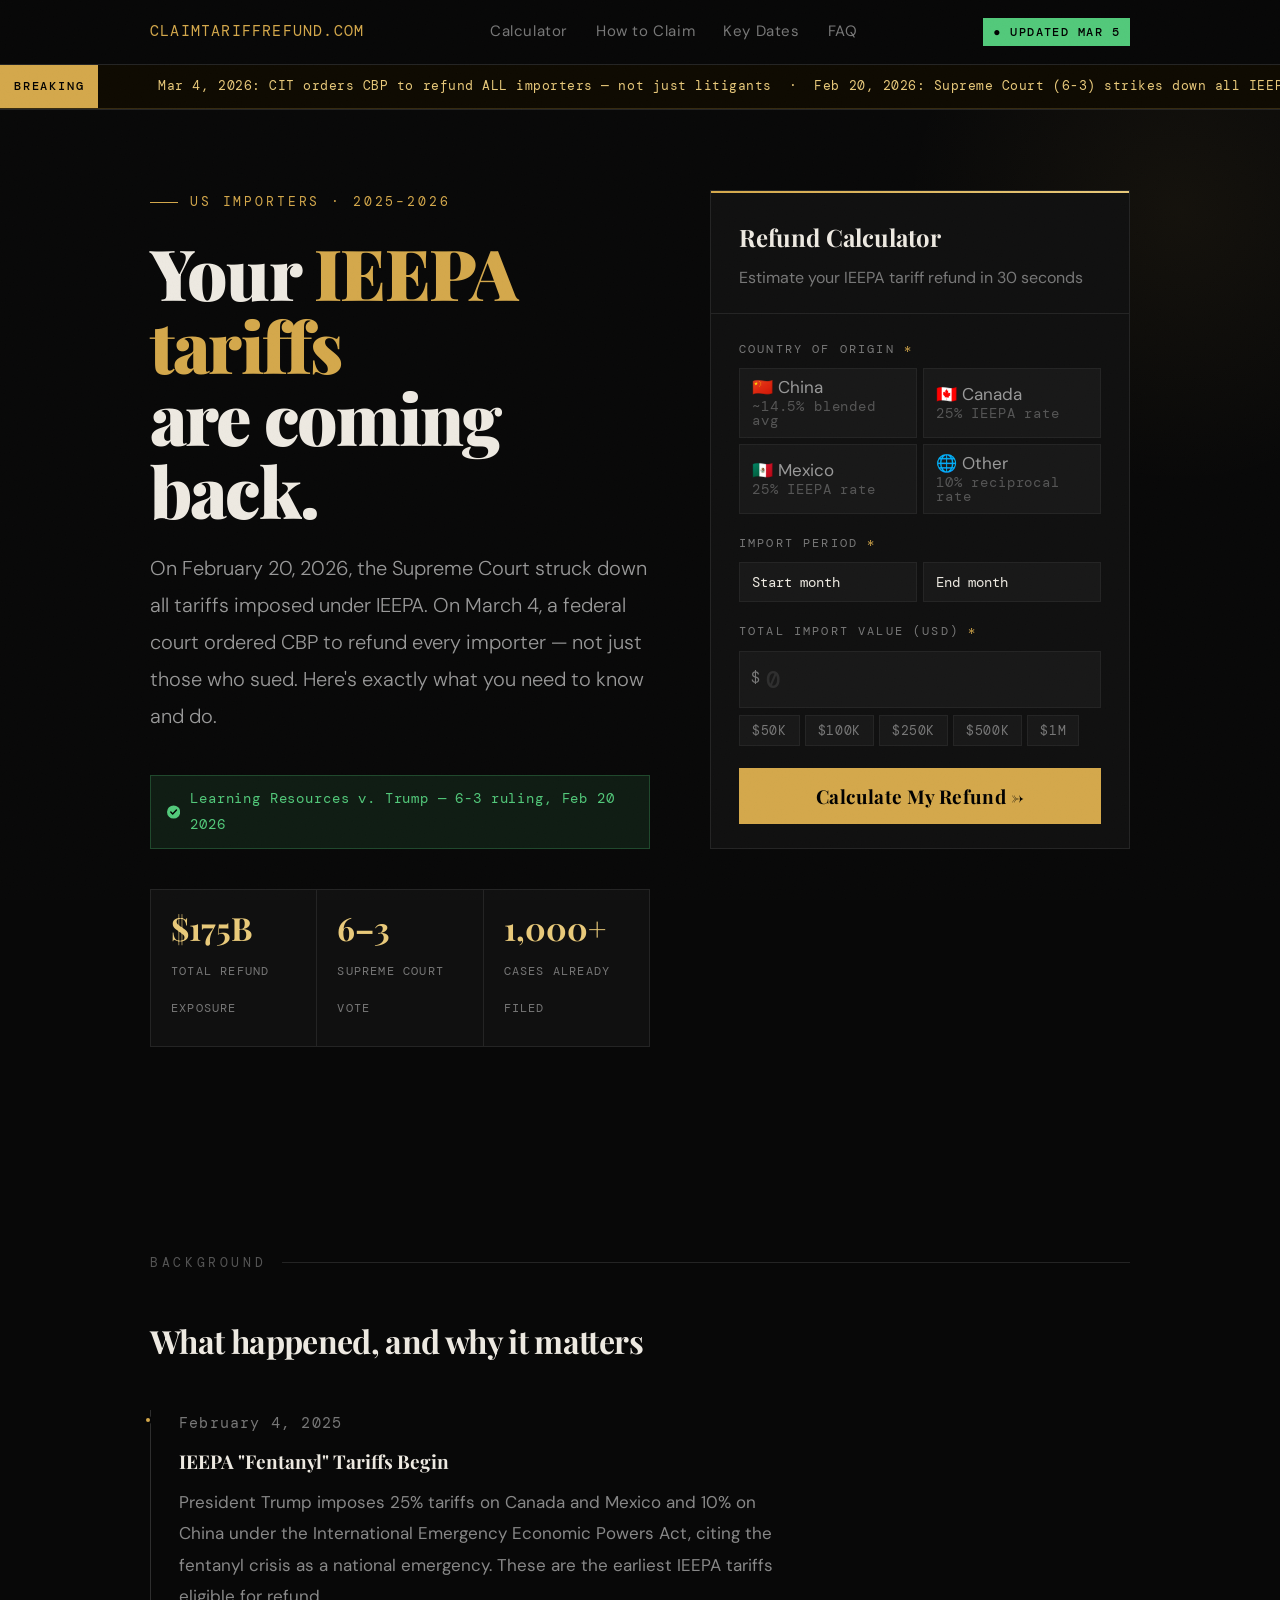
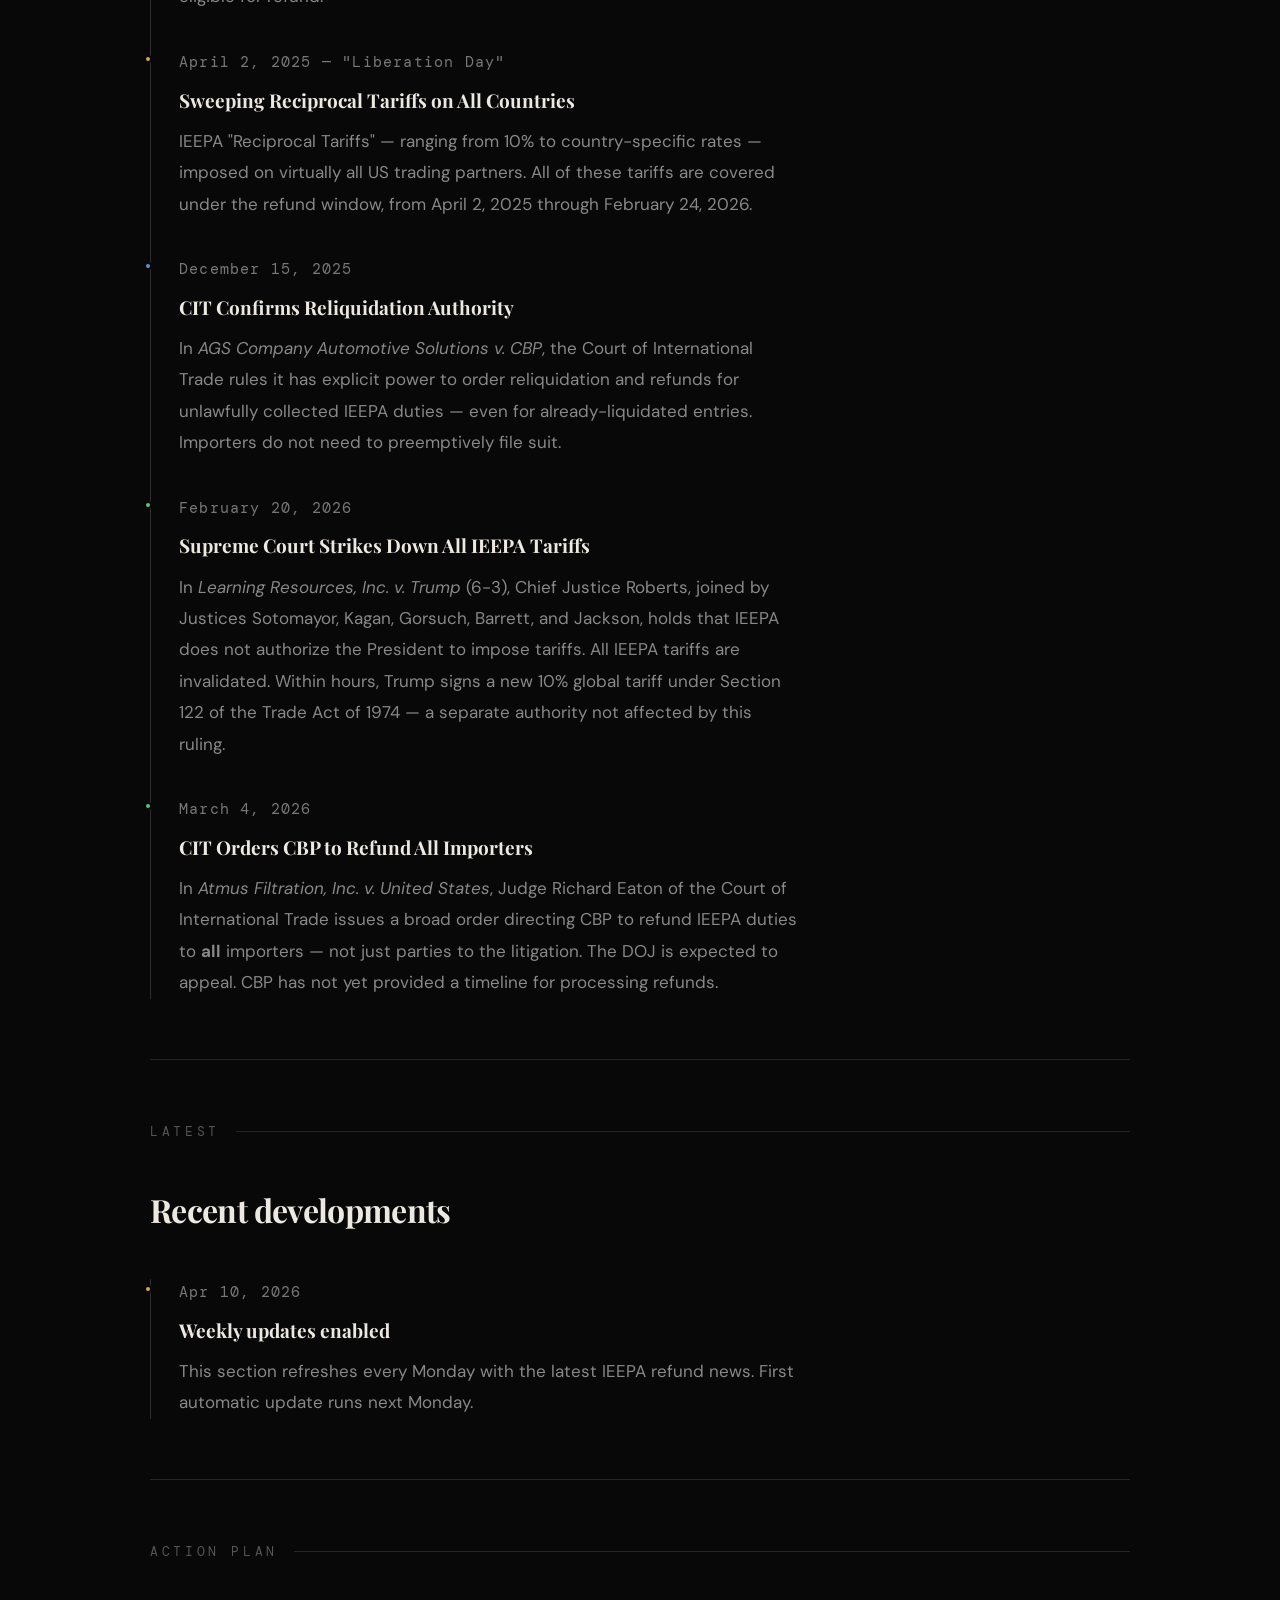
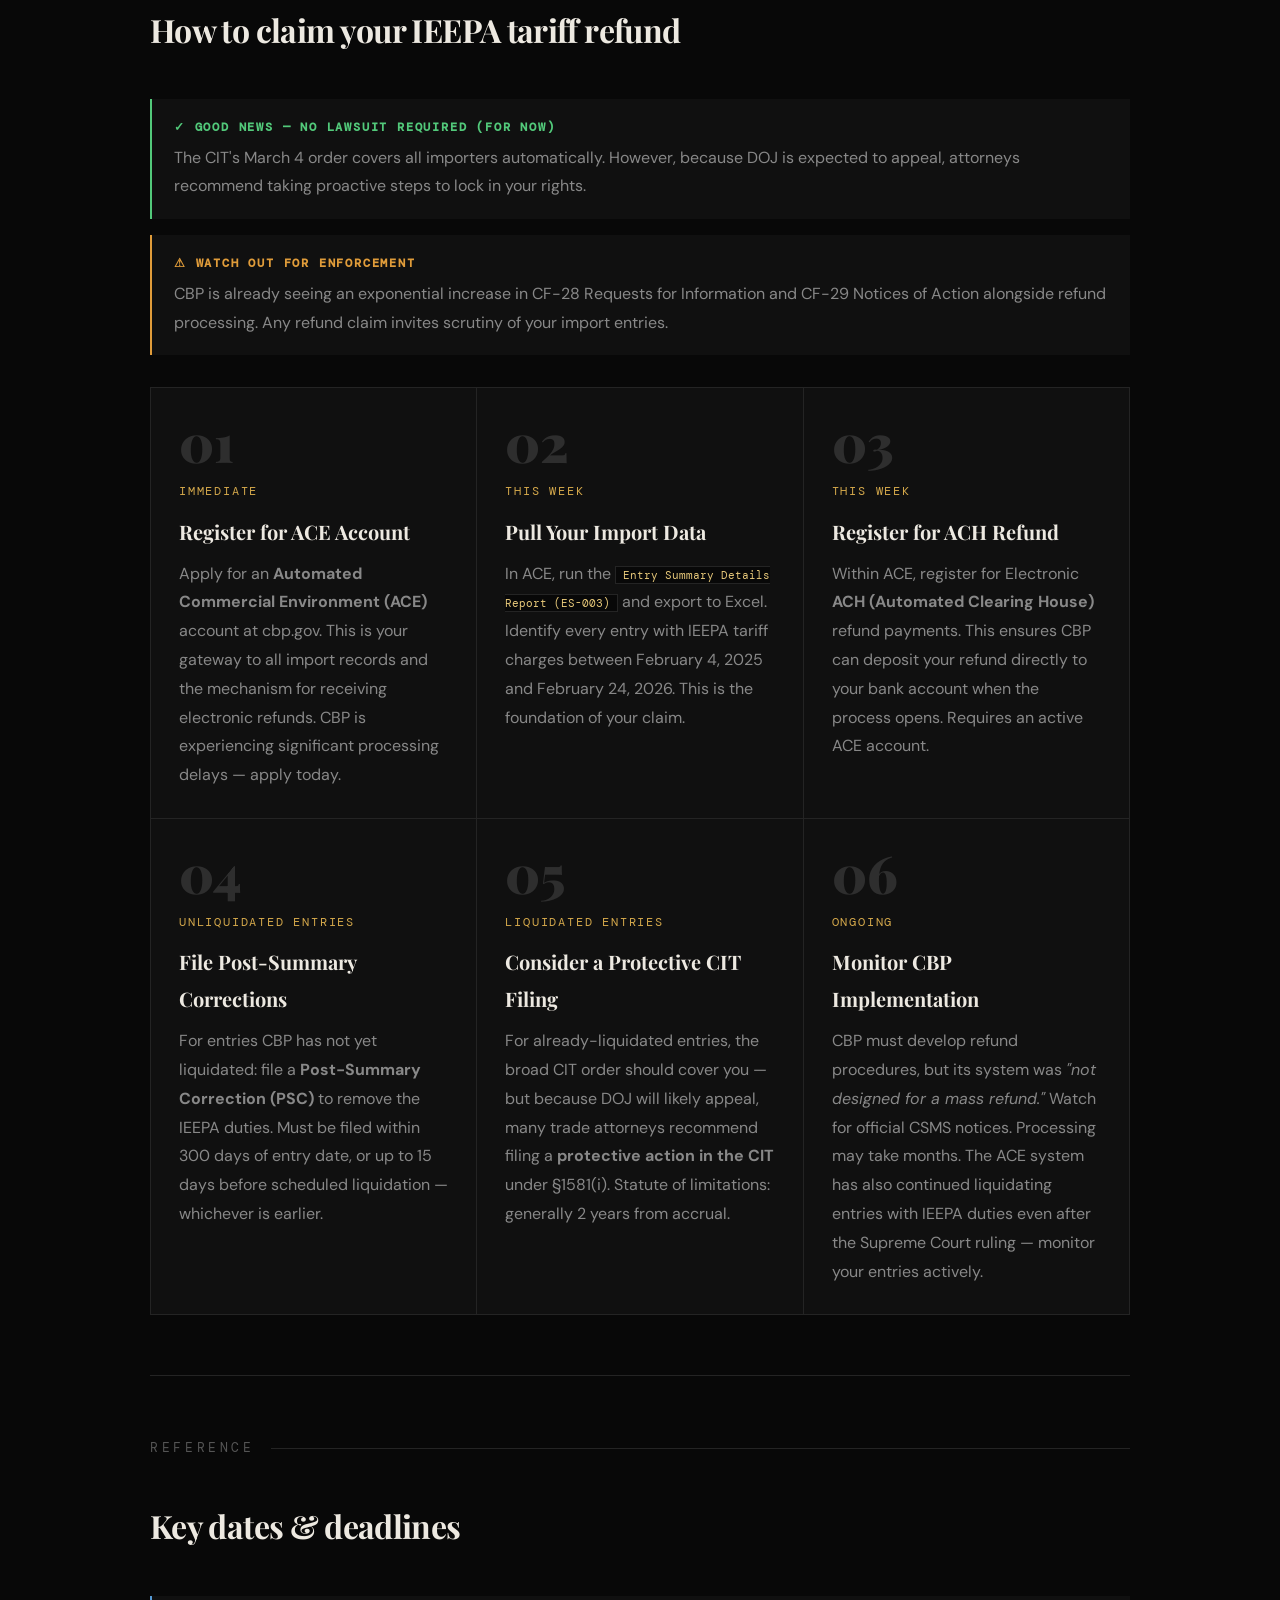
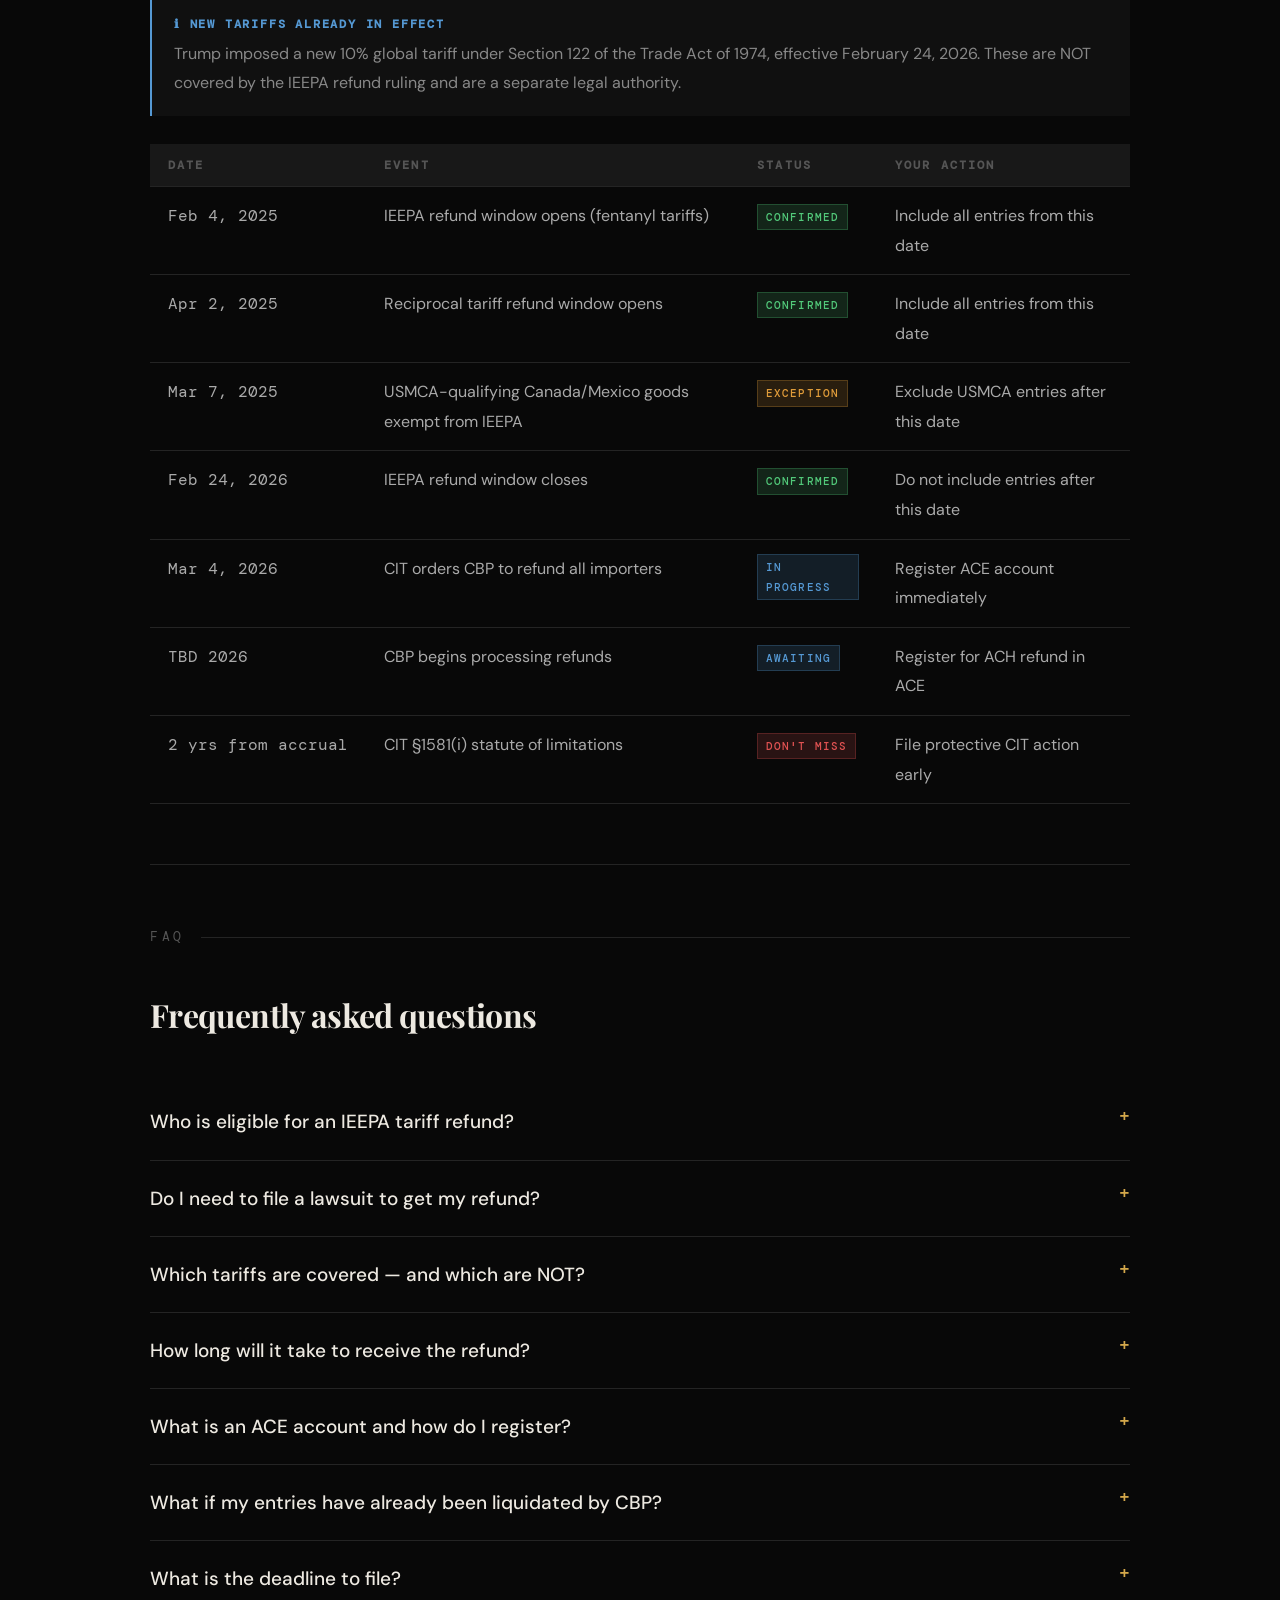
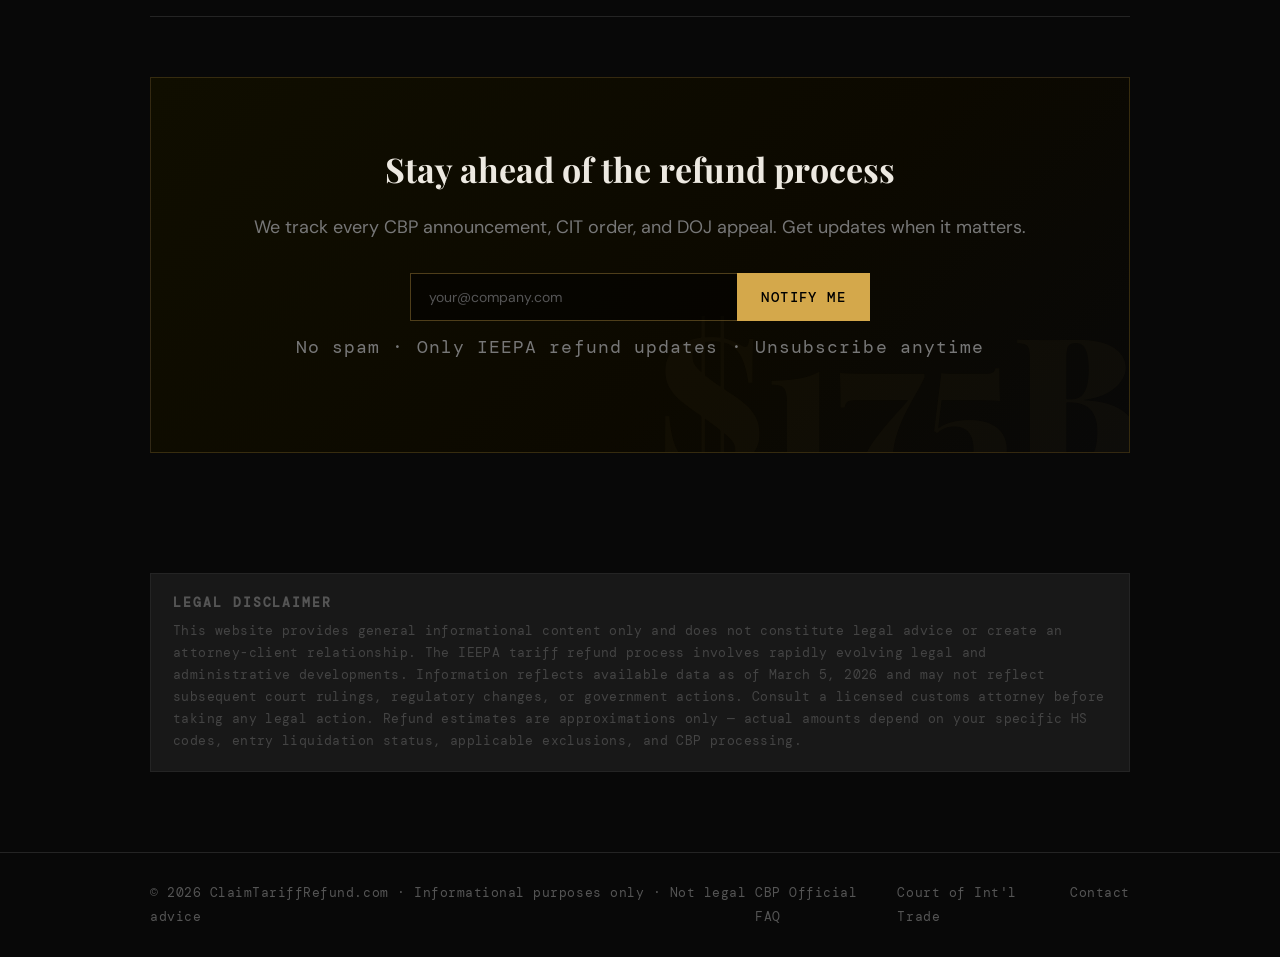
==== commit e66864b8: "chore: add Latest Updates section with auto-update markers" ====
--- a/index.html
+++ b/index.html
@@ -4,8 +4,12 @@
 <meta charset="UTF-8">
 <meta name="viewport" content="width=device-width, initial-scale=1.0">
 
+<!-- FAVICON -->
+<link rel="icon" type="image/svg+xml" href="data:image/svg+xml,<svg xmlns='http://www.w3.org/2000/svg' viewBox='0 0 32 32'><rect width='32' height='32' fill='%23080808'/><text x='50%25' y='52%25' dominant-baseline='middle' text-anchor='middle' font-size='20' font-family='Georgia,serif' fill='%23d4a84b'>$</text><rect x='0' y='28' width='32' height='2' fill='%23d4a84b'/></svg>">
+<link rel="apple-touch-icon" href="data:image/svg+xml,<svg xmlns='http://www.w3.org/2000/svg' viewBox='0 0 32 32'><rect width='32' height='32' fill='%23080808'/><text x='50%25' y='52%25' dominant-baseline='middle' text-anchor='middle' font-size='20' font-family='Georgia,serif' fill='%23d4a84b'>$</text></svg>">
+
 <!-- PRIMARY SEO -->
-<title>IEEPA Tariff Refund Calculator & Guide (2026) — ClaimTariffRefund.com</title>
+<title>IEEPA Tariff Refund Calculator & Guide (2026) — Claim Tariff Refund</title>
 <meta name="description" content="Supreme Court struck down IEEPA tariffs Feb 20, 2026. Calculate your refund, check eligibility, and get step-by-step instructions. Free tool for US importers.">
 <meta name="keywords" content="IEEPA tariff refund, customs duty refund 2026, tariff refund eligibility, IEEPA refund calculator, importer refund claim, CBP refund, Learning Resources v Trump">
 <link rel="canonical" href="https://claimtariffrefund.com/">
@@ -15,7 +19,7 @@
 <meta property="og:description" content="Supreme Court killed IEEPA tariffs. Calculate your refund in 30 seconds. Free guide for US importers.">
 <meta property="og:url" content="https://claimtariffrefund.com/">
 <meta property="og:type" content="website">
-<meta property="og:site_name" content="ClaimTariffRefund.com">
+<meta property="og:site_name" content="Claim Tariff Refund">
 <meta property="og:image" content="https://claimtariffrefund.com/og-image.png">
 
 <!-- TWITTER CARD -->
@@ -1164,7 +1168,6 @@
 </style>
 </head>
 
-
 <body>
 
 <!-- ═══════════════════════════════ HEADER ═══════════════════════════════ -->
@@ -1405,6 +1408,24 @@
         <p class="tl-body">In <cite>Atmus Filtration, Inc. v. United States</cite>, Judge Richard Eaton of the Court of International Trade issues a broad order directing CBP to refund IEEPA duties to <strong>all</strong> importers — not just parties to the litigation. The DOJ is expected to appeal. CBP has not yet provided a timeline for processing refunds.</p>
       </article>
 
+    </div>
+    </nav>
+  </section>
+
+  <!-- LATEST UPDATES -->
+  <section aria-labelledby="latest-updates-heading">
+    <div class="section-label">Latest</div>
+    <h2 id="latest-updates-heading" style="font-family:'Playfair Display',serif; font-size:32px; font-weight:700; margin-bottom:40px; letter-spacing:-0.02em;">Recent developments</h2>
+    <nav aria-label="Latest IEEPA updates">
+    <div class="timeline">
+      <!-- UPDATE_ITEMS_START -->
+      <article class="tl-item fade-up">
+        <div class="tl-dot gold" aria-hidden="true"></div>
+        <div class="tl-date">Apr 10, 2026</div>
+        <h3 class="tl-title">Weekly updates enabled</h3>
+        <p class="tl-body">This section refreshes every Monday with the latest IEEPA refund news. First automatic update runs next Monday.</p>
+      </article>
+      <!-- UPDATE_ITEMS_END -->
     </div>
     </nav>
   </section>
@@ -1743,23 +1764,6 @@
     return;
   }
   // TODO: wire to Klaviyo / Mailchimp endpoint
-  fetch('https://a.klaviyo.com/api/profile-subscription-bulk-create-jobs/', {
-  method: 'POST',
-  headers: {
-    'Content-Type': 'application/json',
-    'Authorization': 'pk_eb94346b776c2218ae3f1c2258cf61b106',
-    'revision': '2023-12-15'
-  },
-  body: JSON.stringify({
-    data: {
-      type: 'profile-subscription-bulk-create-job',
-      attributes: {
-        list_id: 'UpcUmg',
-        subscriptions: [{ email: email }]
-      }
-    }
-  })
-});
   document.getElementById('email-gate').style.display='none';
   document.getElementById('nsmini').classList.add('show');
 }
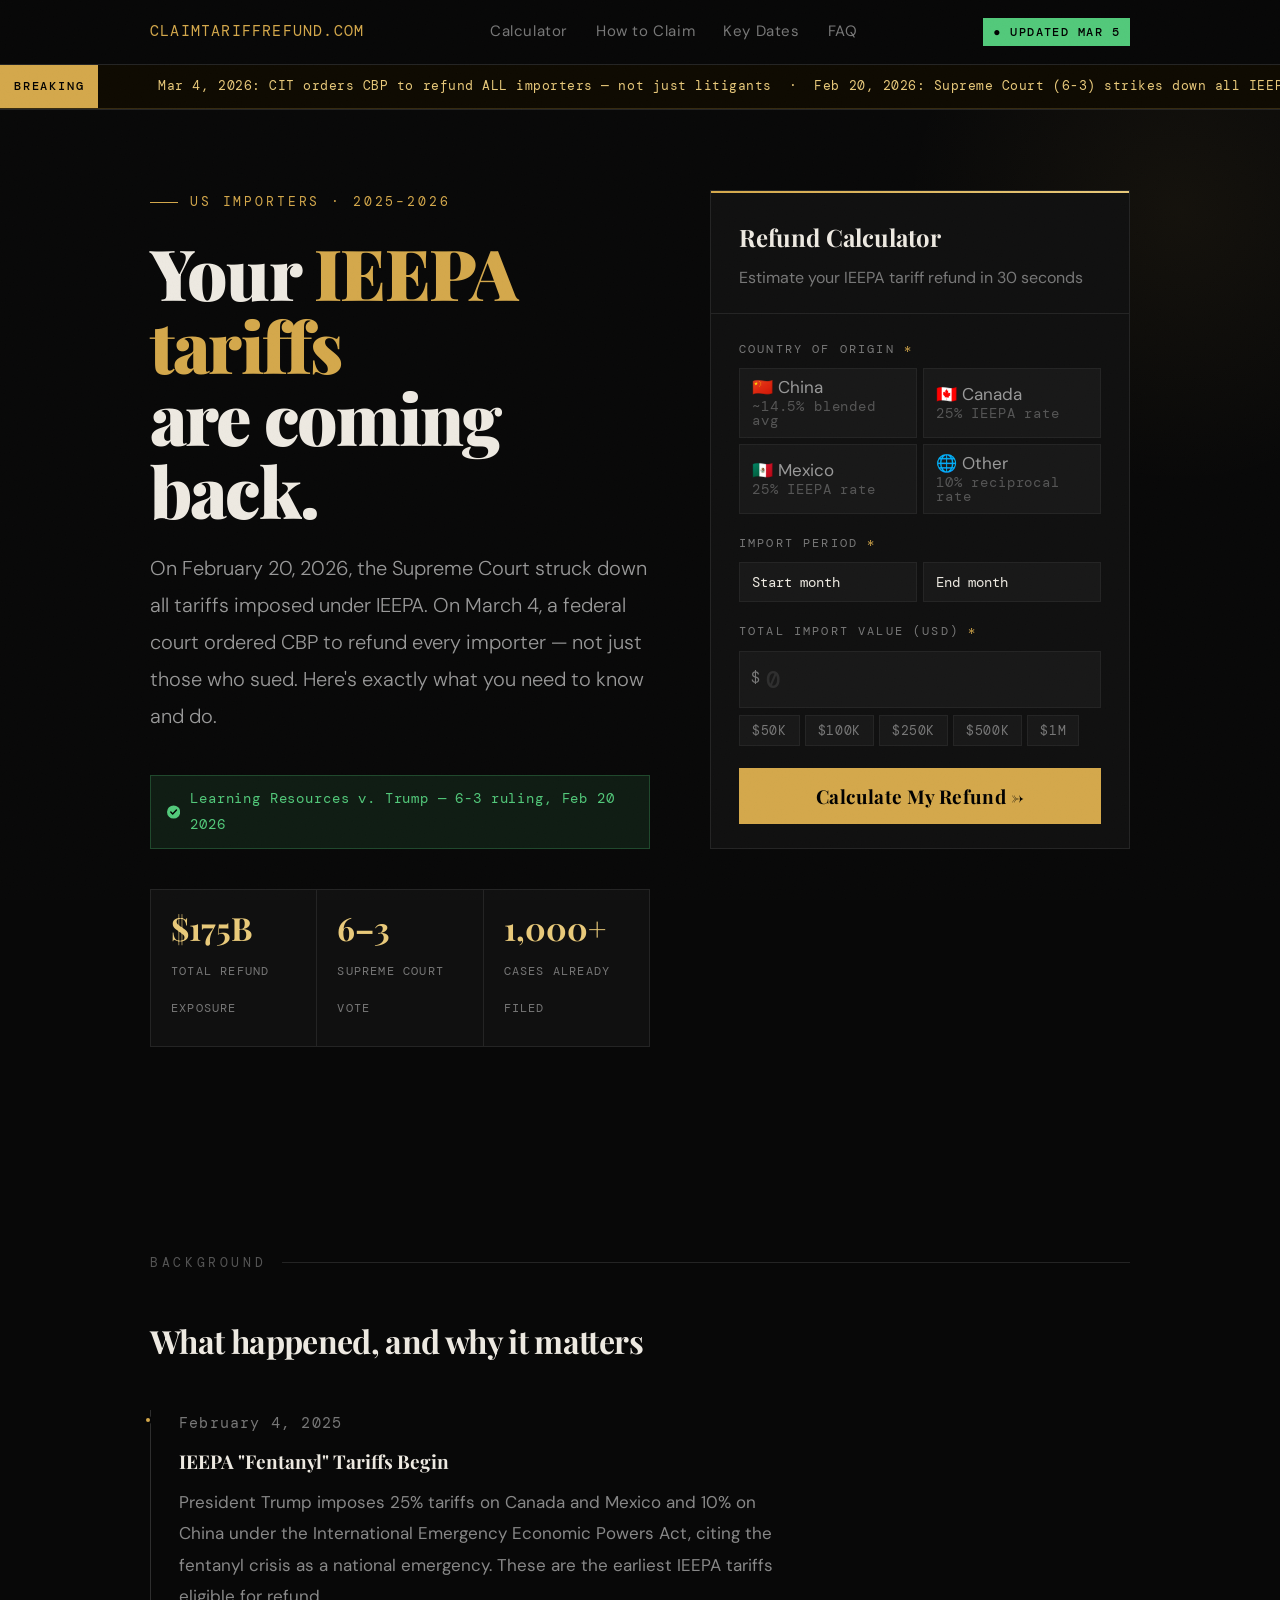
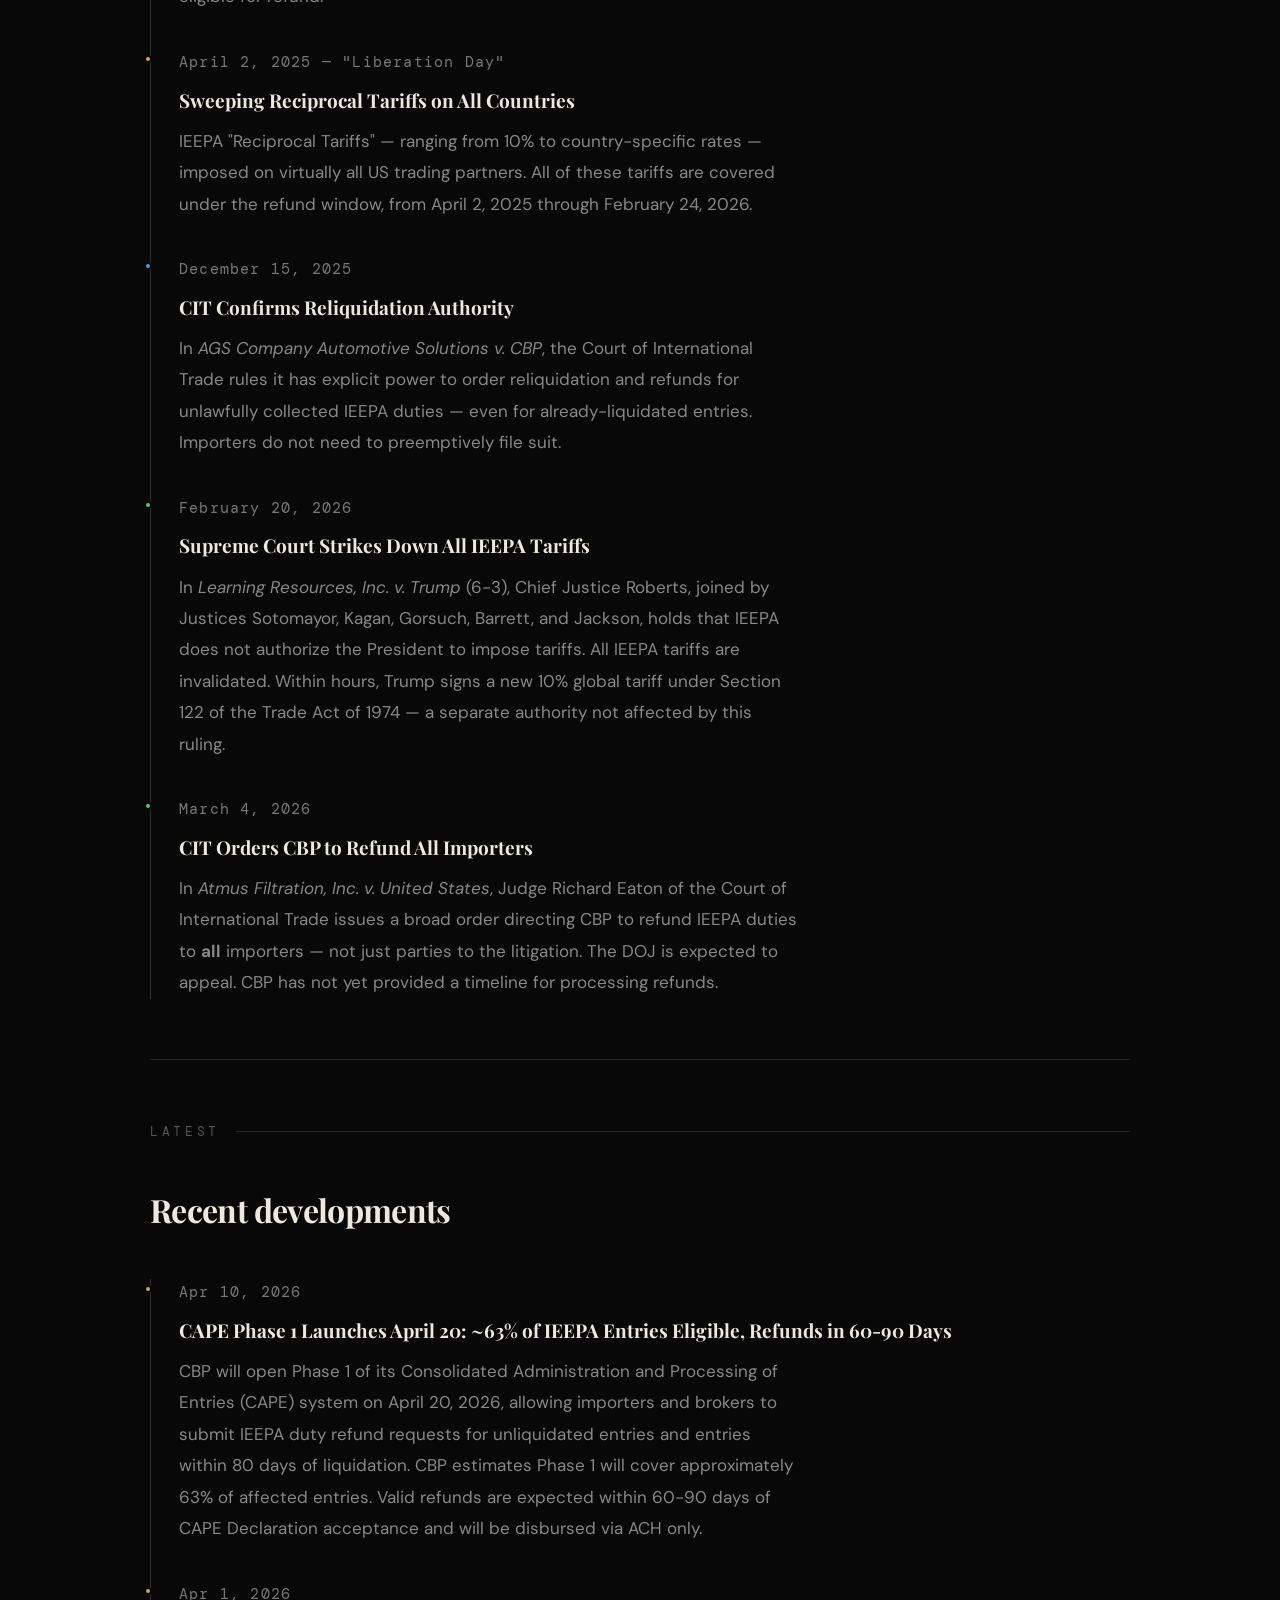
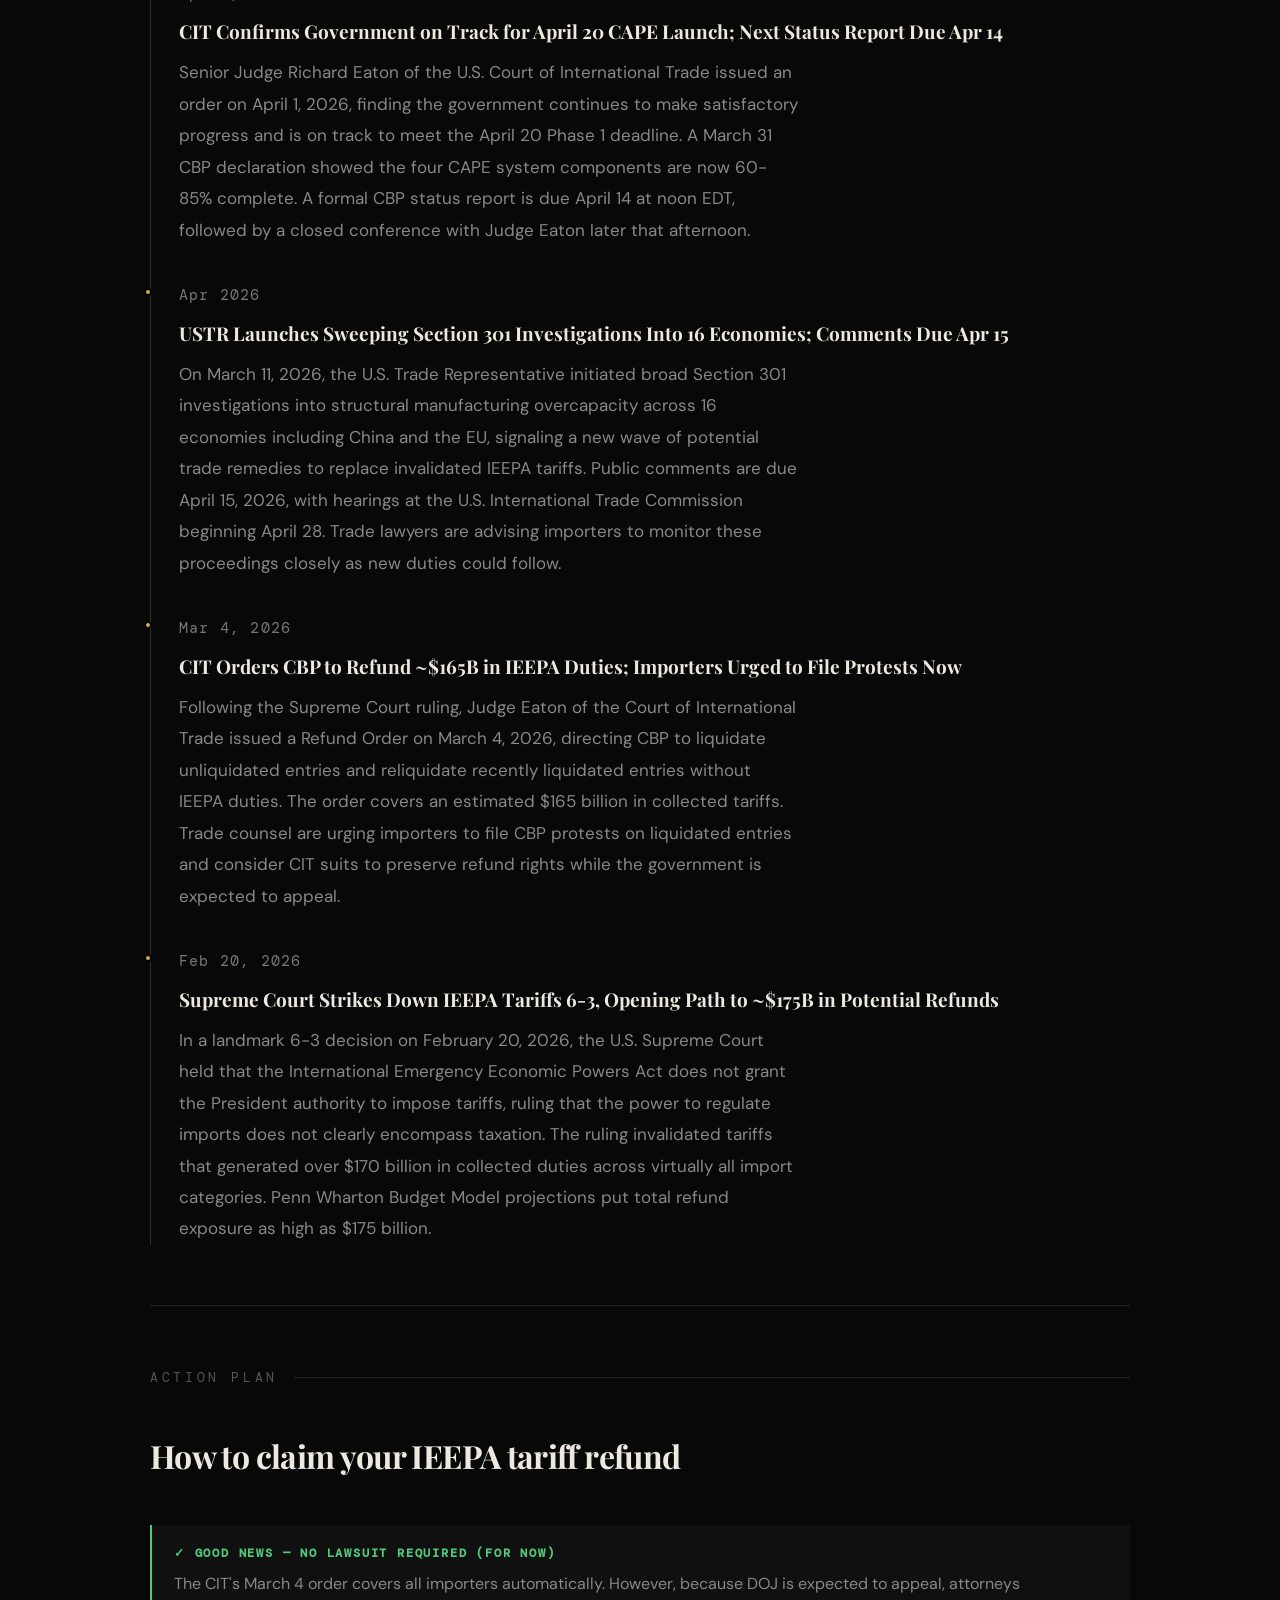
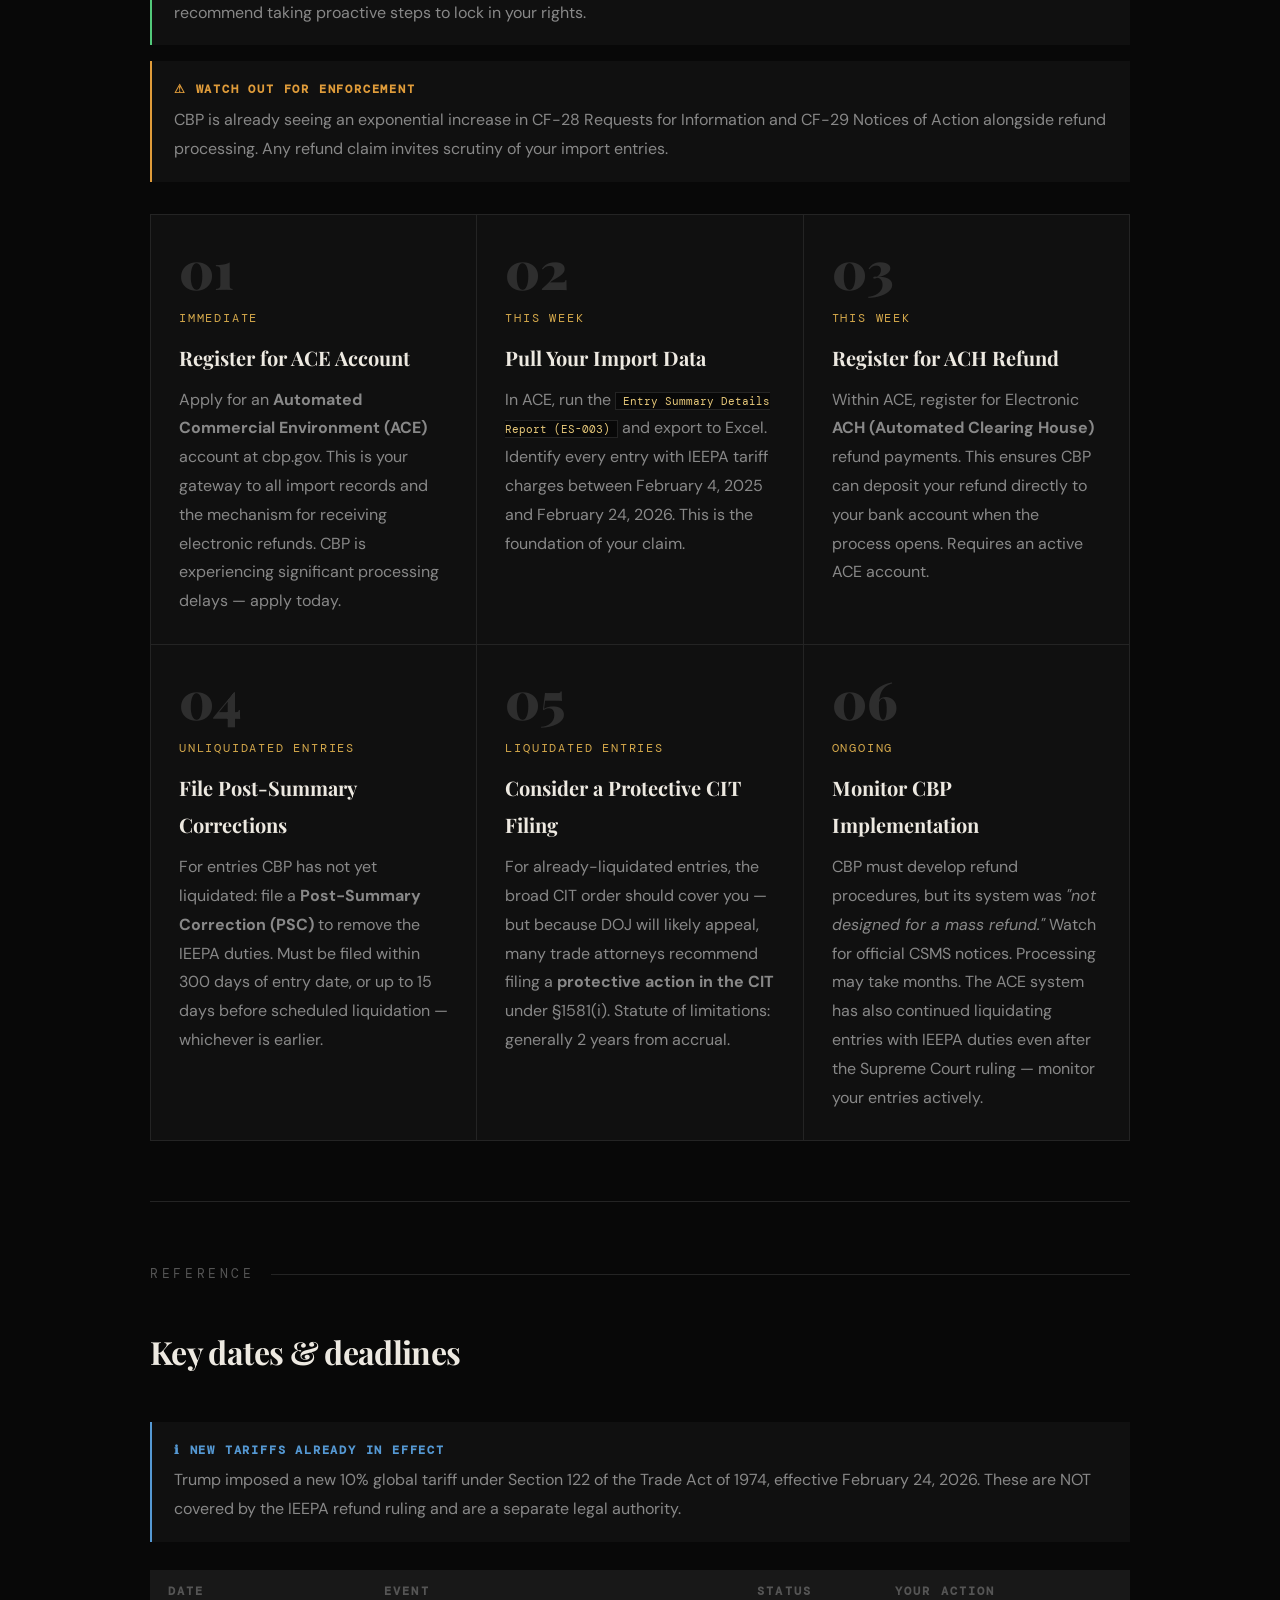
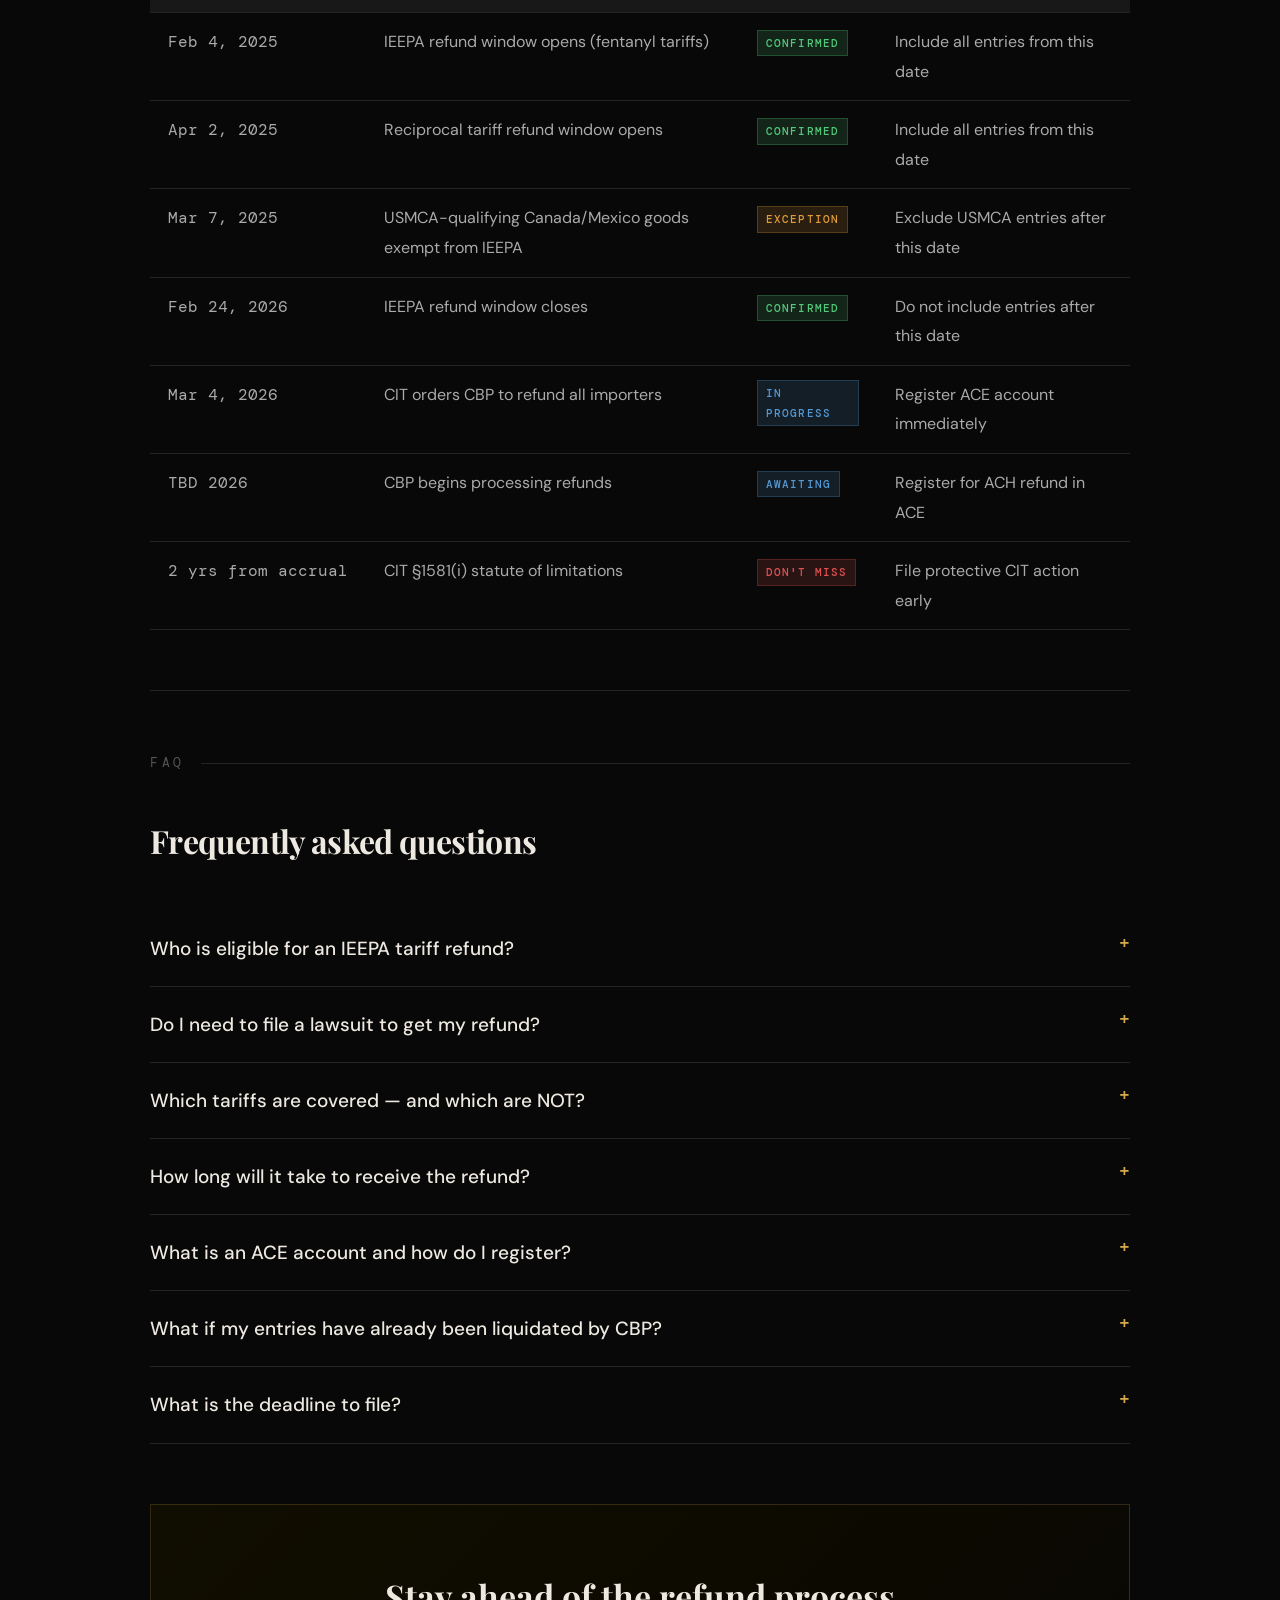
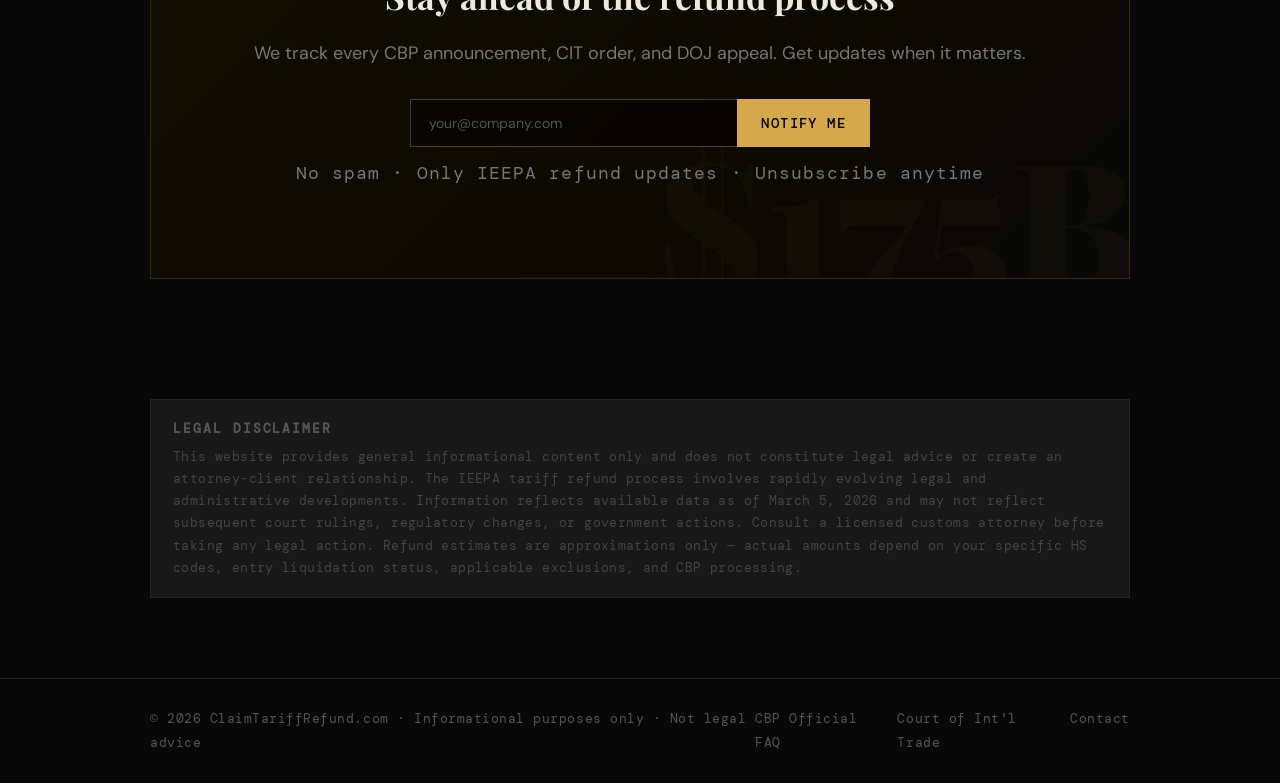
==== commit 1b631a90: "Weekly auto-update: Latest IEEPA news 2026-04-10" ====
--- a/index.html
+++ b/index.html
@@ -1422,8 +1422,32 @@
       <article class="tl-item fade-up">
         <div class="tl-dot gold" aria-hidden="true"></div>
         <div class="tl-date">Apr 10, 2026</div>
-        <h3 class="tl-title">Weekly updates enabled</h3>
-        <p class="tl-body">This section refreshes every Monday with the latest IEEPA refund news. First automatic update runs next Monday.</p>
+        <h3 class="tl-title">CAPE Phase 1 Launches April 20: ~63% of IEEPA Entries Eligible, Refunds in 60-90 Days</h3>
+        <p class="tl-body">CBP will open Phase 1 of its Consolidated Administration and Processing of Entries (CAPE) system on April 20, 2026, allowing importers and brokers to submit IEEPA duty refund requests for unliquidated entries and entries within 80 days of liquidation. CBP estimates Phase 1 will cover approximately 63% of affected entries. Valid refunds are expected within 60-90 days of CAPE Declaration acceptance and will be disbursed via ACH only.</p>
+      </article>
+      <article class="tl-item fade-up">
+        <div class="tl-dot gold" aria-hidden="true"></div>
+        <div class="tl-date">Apr 1, 2026</div>
+        <h3 class="tl-title">CIT Confirms Government on Track for April 20 CAPE Launch; Next Status Report Due Apr 14</h3>
+        <p class="tl-body">Senior Judge Richard Eaton of the U.S. Court of International Trade issued an order on April 1, 2026, finding the government continues to make satisfactory progress and is on track to meet the April 20 Phase 1 deadline. A March 31 CBP declaration showed the four CAPE system components are now 60-85% complete. A formal CBP status report is due April 14 at noon EDT, followed by a closed conference with Judge Eaton later that afternoon.</p>
+      </article>
+      <article class="tl-item fade-up">
+        <div class="tl-dot gold" aria-hidden="true"></div>
+        <div class="tl-date">Apr 2026</div>
+        <h3 class="tl-title">USTR Launches Sweeping Section 301 Investigations Into 16 Economies; Comments Due Apr 15</h3>
+        <p class="tl-body">On March 11, 2026, the U.S. Trade Representative initiated broad Section 301 investigations into structural manufacturing overcapacity across 16 economies including China and the EU, signaling a new wave of potential trade remedies to replace invalidated IEEPA tariffs. Public comments are due April 15, 2026, with hearings at the U.S. International Trade Commission beginning April 28. Trade lawyers are advising importers to monitor these proceedings closely as new duties could follow.</p>
+      </article>
+      <article class="tl-item fade-up">
+        <div class="tl-dot gold" aria-hidden="true"></div>
+        <div class="tl-date">Mar 4, 2026</div>
+        <h3 class="tl-title">CIT Orders CBP to Refund ~$165B in IEEPA Duties; Importers Urged to File Protests Now</h3>
+        <p class="tl-body">Following the Supreme Court ruling, Judge Eaton of the Court of International Trade issued a Refund Order on March 4, 2026, directing CBP to liquidate unliquidated entries and reliquidate recently liquidated entries without IEEPA duties. The order covers an estimated $165 billion in collected tariffs. Trade counsel are urging importers to file CBP protests on liquidated entries and consider CIT suits to preserve refund rights while the government is expected to appeal.</p>
+      </article>
+      <article class="tl-item fade-up">
+        <div class="tl-dot gold" aria-hidden="true"></div>
+        <div class="tl-date">Feb 20, 2026</div>
+        <h3 class="tl-title">Supreme Court Strikes Down IEEPA Tariffs 6-3, Opening Path to ~$175B in Potential Refunds</h3>
+        <p class="tl-body">In a landmark 6-3 decision on February 20, 2026, the U.S. Supreme Court held that the International Emergency Economic Powers Act does not grant the President authority to impose tariffs, ruling that the power to regulate imports does not clearly encompass taxation. The ruling invalidated tariffs that generated over $170 billion in collected duties across virtually all import categories. Penn Wharton Budget Model projections put total refund exposure as high as $175 billion.</p>
       </article>
       <!-- UPDATE_ITEMS_END -->
     </div>
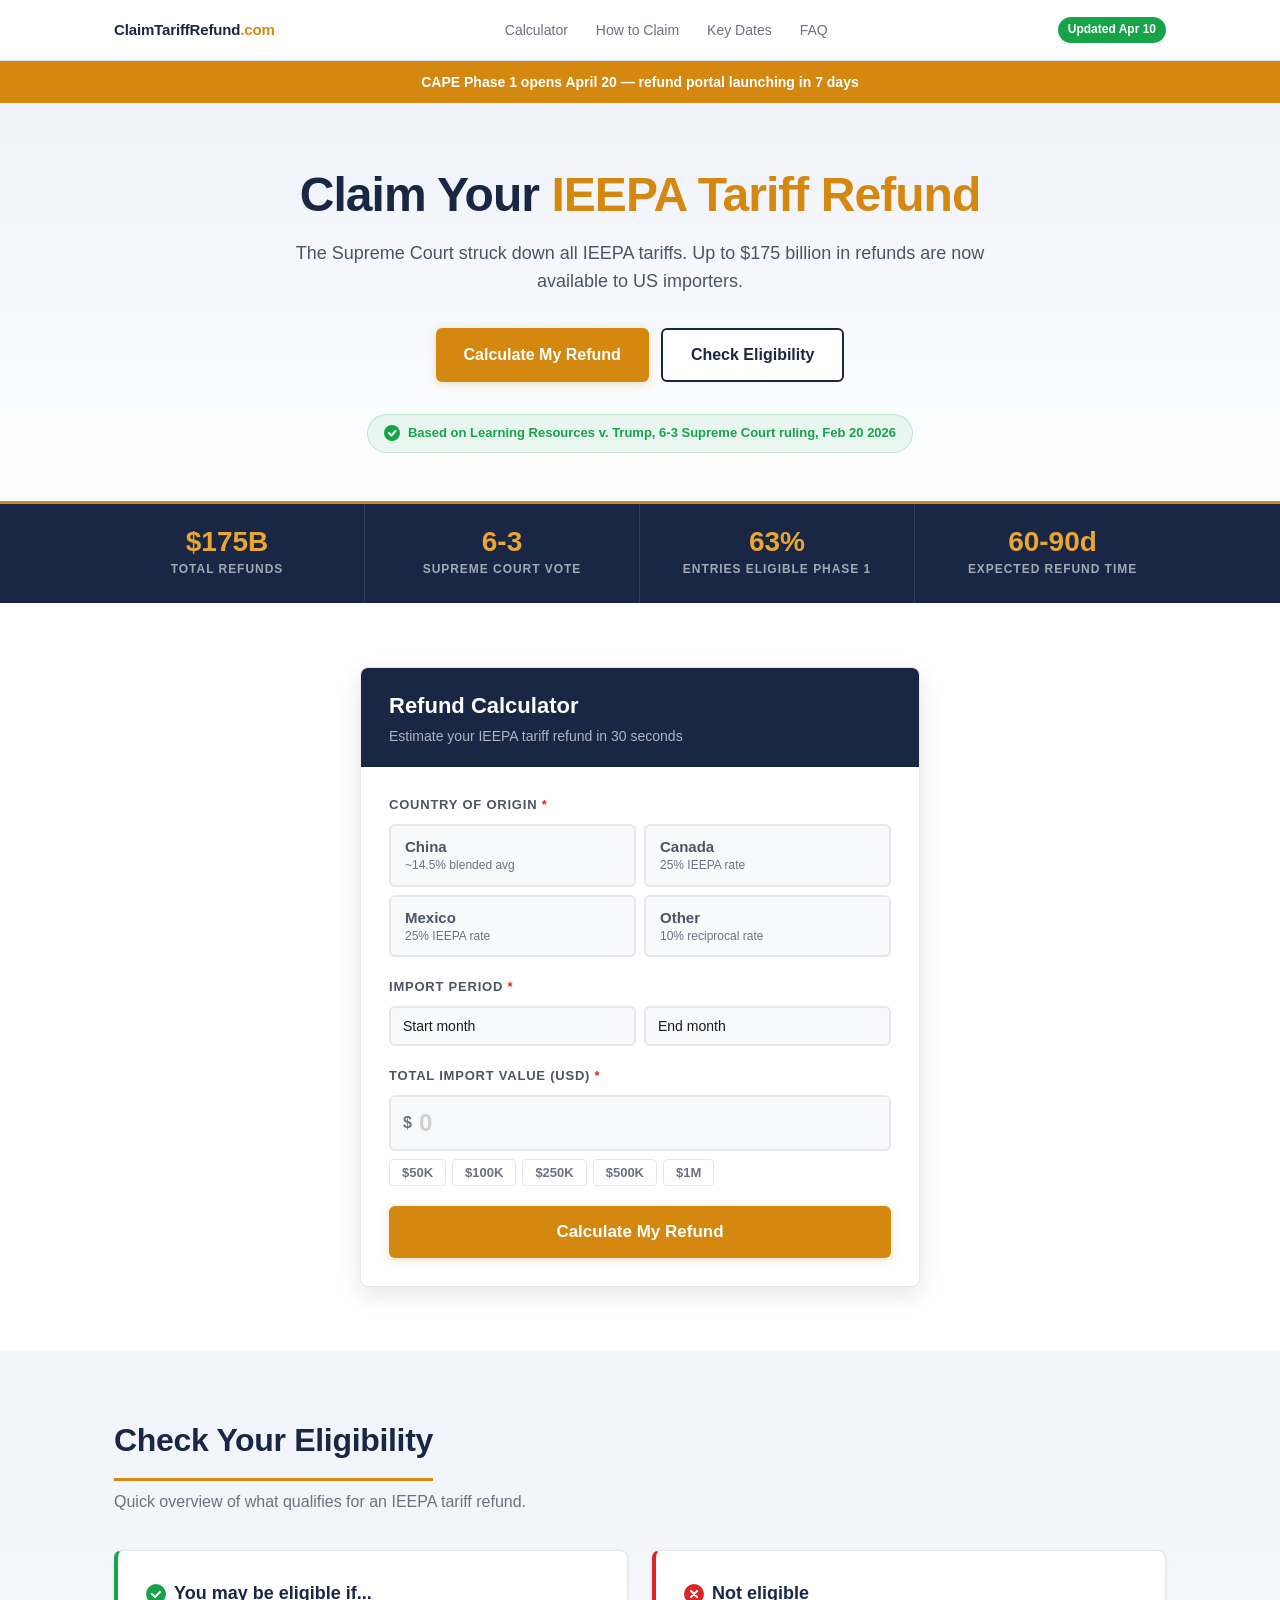
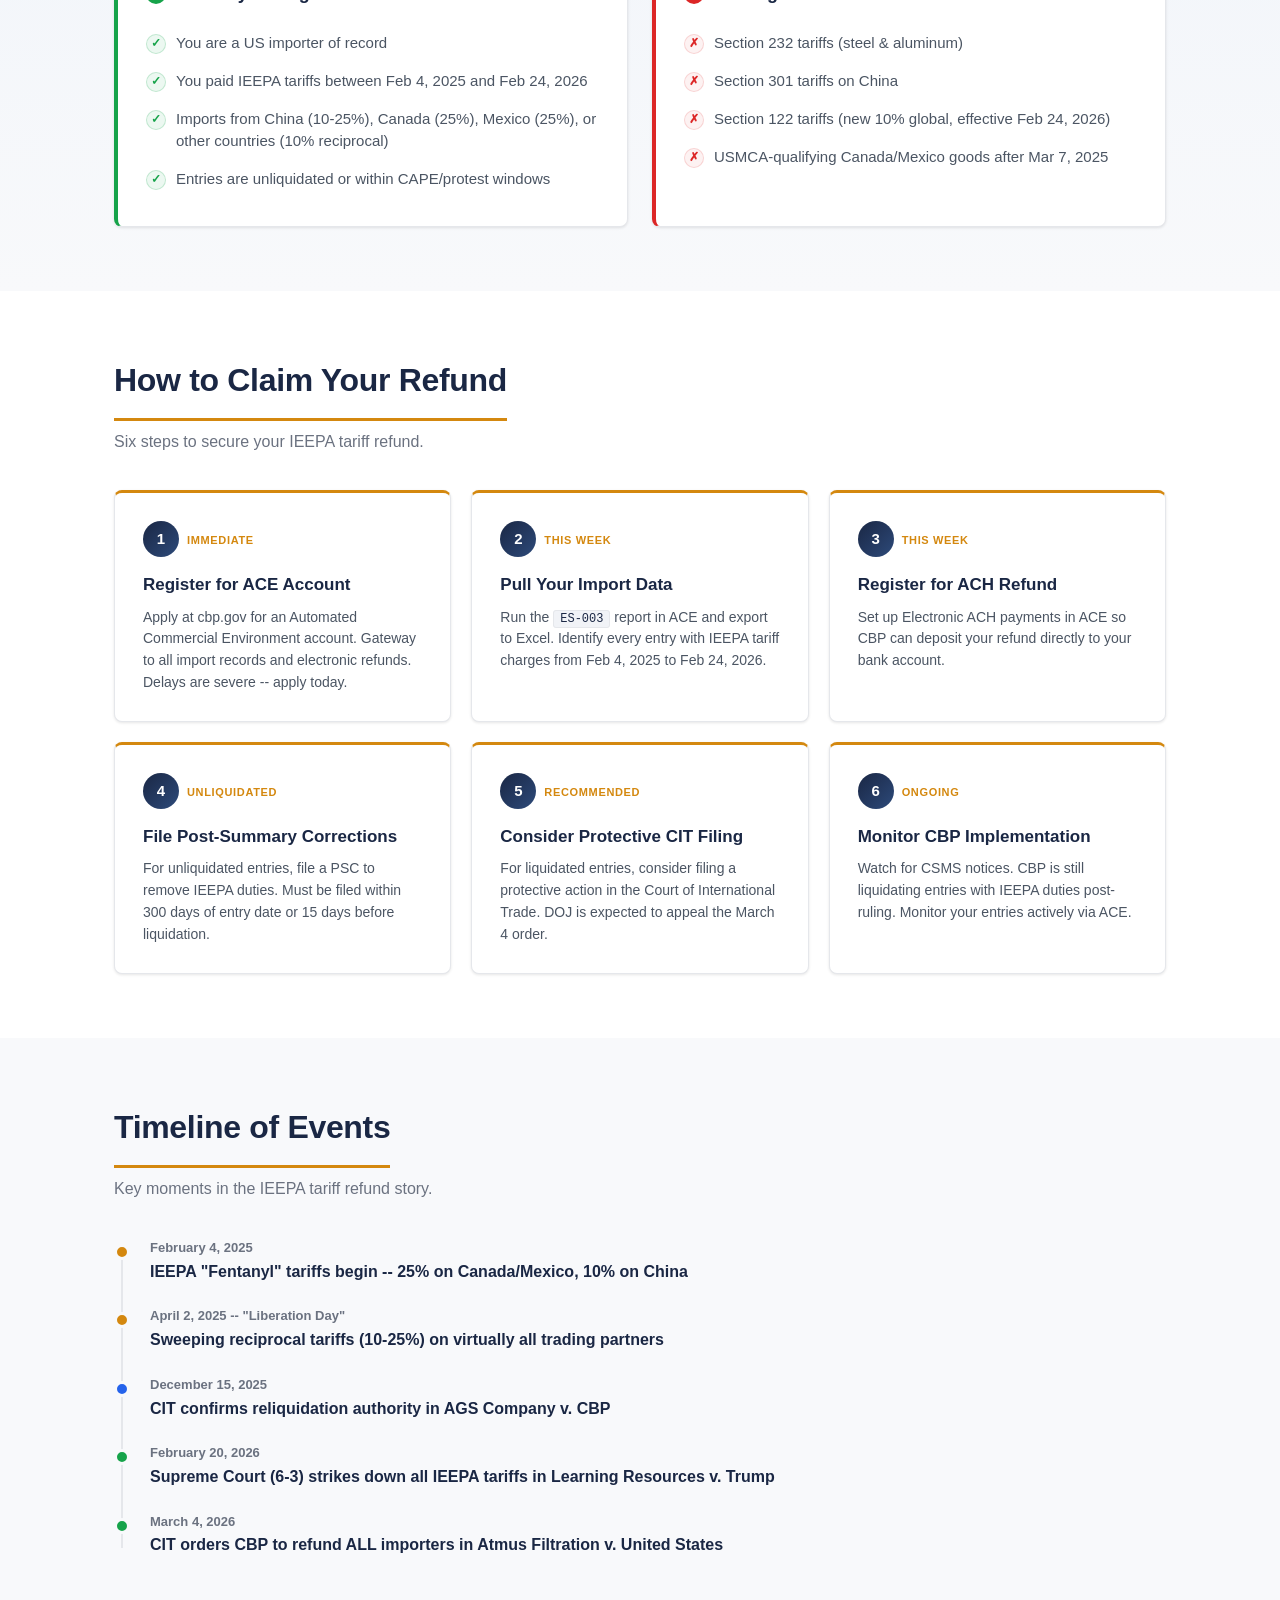
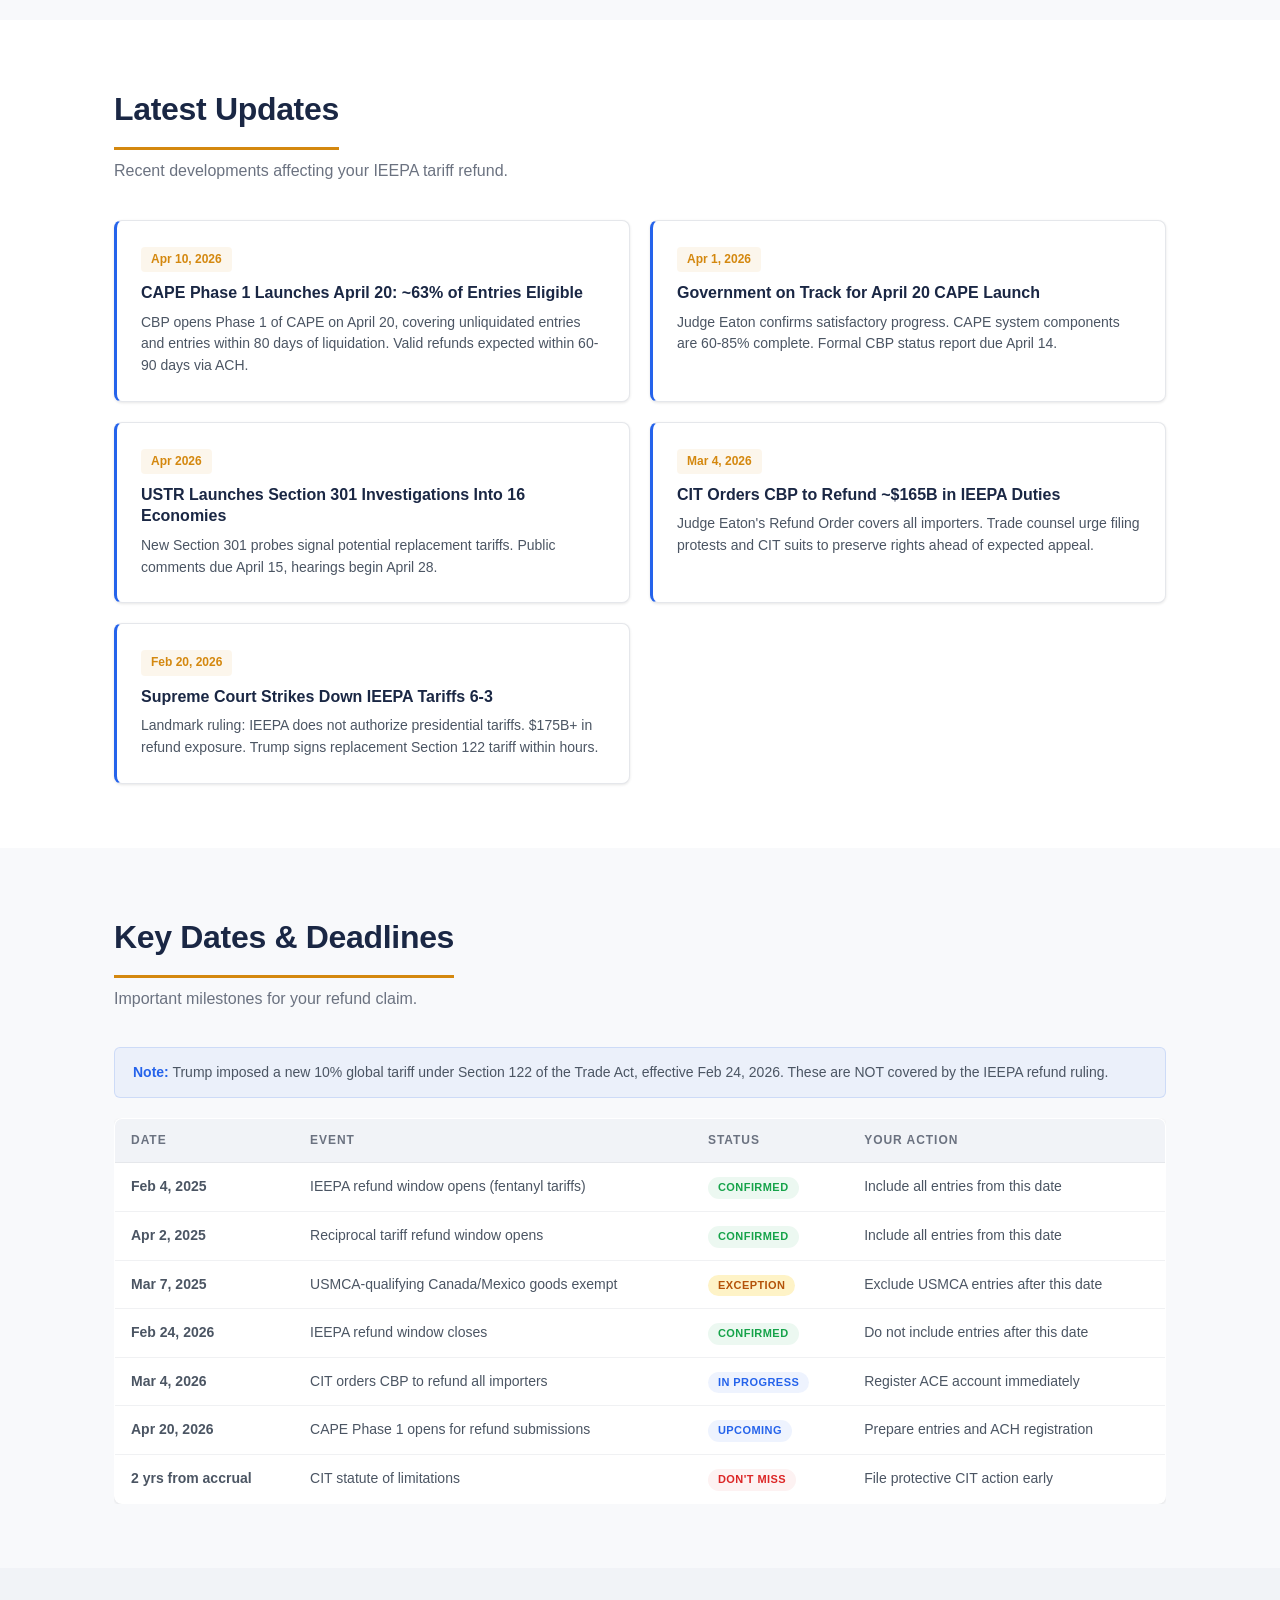
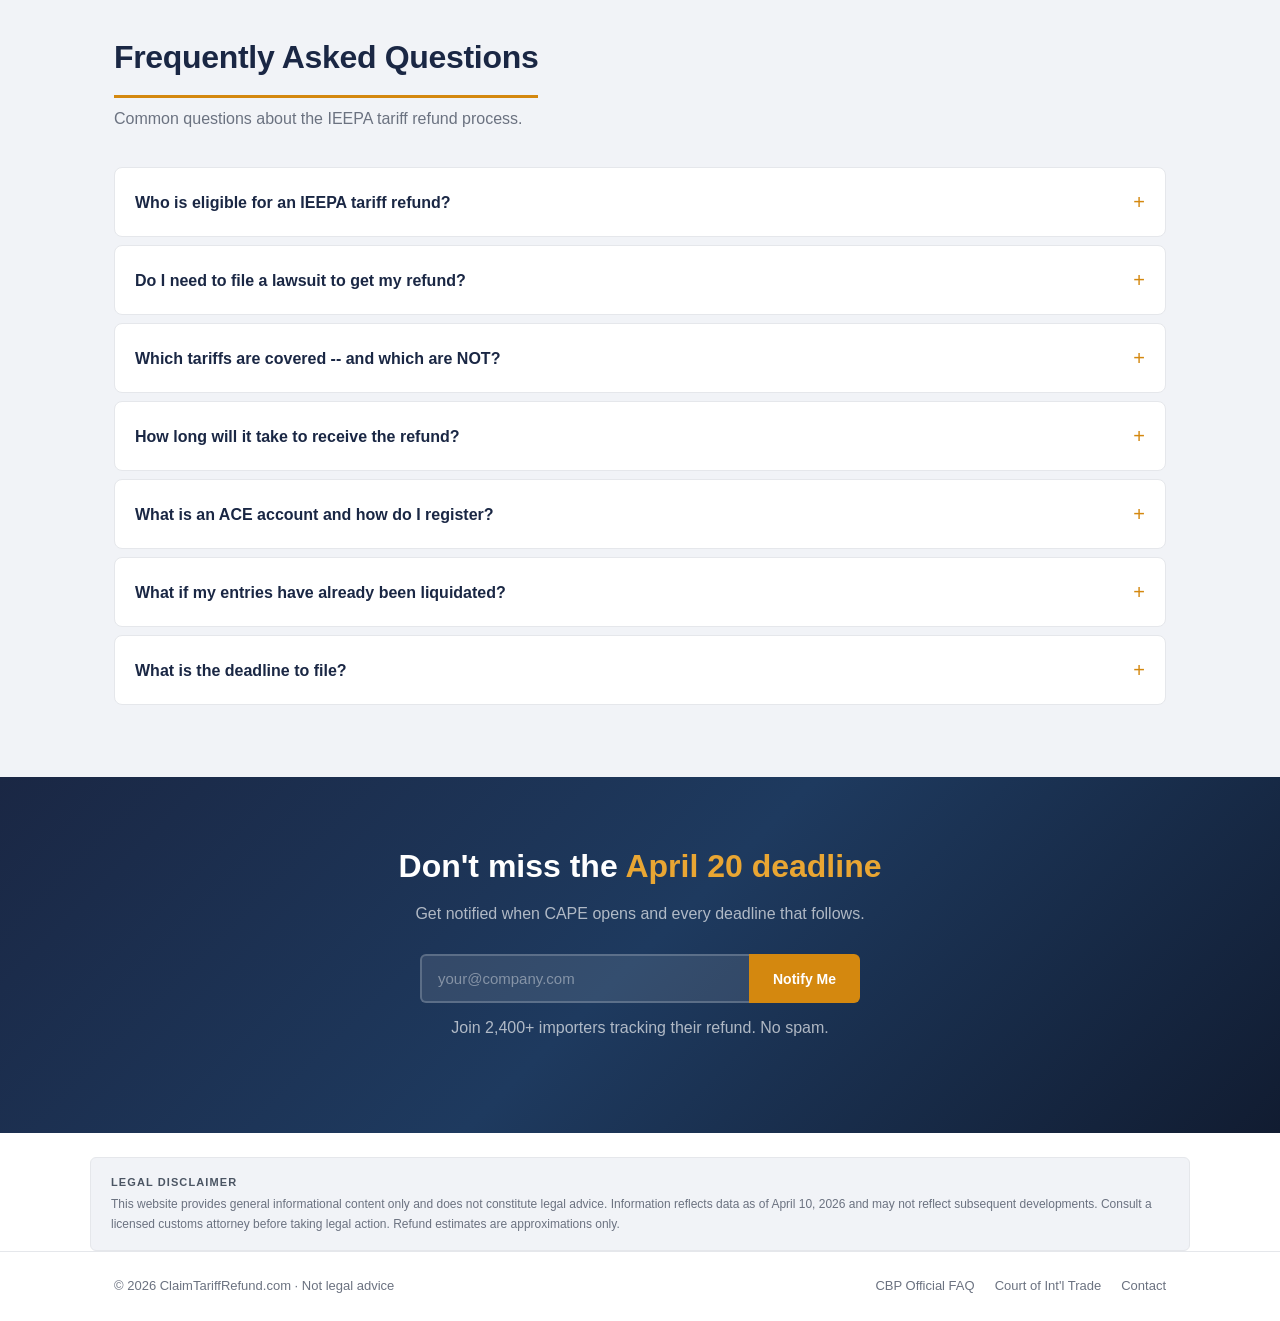
==== commit b381af58: "Redesign site: light theme, color accents, Klaviyo integration, conversion optimization Full redesig" ====
--- a/index.html
+++ b/index.html
@@ -5,8 +5,8 @@
 <meta name="viewport" content="width=device-width, initial-scale=1.0">
 
 <!-- FAVICON -->
-<link rel="icon" type="image/svg+xml" href="data:image/svg+xml,<svg xmlns='http://www.w3.org/2000/svg' viewBox='0 0 32 32'><rect width='32' height='32' fill='%23080808'/><text x='50%25' y='52%25' dominant-baseline='middle' text-anchor='middle' font-size='20' font-family='Georgia,serif' fill='%23d4a84b'>$</text><rect x='0' y='28' width='32' height='2' fill='%23d4a84b'/></svg>">
-<link rel="apple-touch-icon" href="data:image/svg+xml,<svg xmlns='http://www.w3.org/2000/svg' viewBox='0 0 32 32'><rect width='32' height='32' fill='%23080808'/><text x='50%25' y='52%25' dominant-baseline='middle' text-anchor='middle' font-size='20' font-family='Georgia,serif' fill='%23d4a84b'>$</text></svg>">
+<link rel="icon" type="image/svg+xml" href="data:image/svg+xml,<svg xmlns='http://www.w3.org/2000/svg' viewBox='0 0 32 32'><rect width='32' height='32' rx='6' fill='%231a2744'/><text x='50%25' y='52%25' dominant-baseline='middle' text-anchor='middle' font-size='20' font-family='Georgia,serif' fill='%23d4880f'>$</text></svg>">
+<link rel="apple-touch-icon" href="data:image/svg+xml,<svg xmlns='http://www.w3.org/2000/svg' viewBox='0 0 32 32'><rect width='32' height='32' rx='6' fill='%231a2744'/><text x='50%25' y='52%25' dominant-baseline='middle' text-anchor='middle' font-size='20' font-family='Georgia,serif' fill='%23d4880f'>$</text></svg>">
 
 <!-- PRIMARY SEO -->
 <title>IEEPA Tariff Refund Calculator & Guide (2026) — Claim Tariff Refund</title>
@@ -14,7 +14,7 @@
 <meta name="keywords" content="IEEPA tariff refund, customs duty refund 2026, tariff refund eligibility, IEEPA refund calculator, importer refund claim, CBP refund, Learning Resources v Trump">
 <link rel="canonical" href="https://claimtariffrefund.com/">
 
-<!-- OPEN GRAPH (Reddit, LinkedIn, Facebook previews) -->
+<!-- OPEN GRAPH -->
 <meta property="og:title" content="IEEPA Tariff Refund Calculator — How Much Are You Owed?">
 <meta property="og:description" content="Supreme Court killed IEEPA tariffs. Calculate your refund in 30 seconds. Free guide for US importers.">
 <meta property="og:url" content="https://claimtariffrefund.com/">
@@ -138,1099 +138,1206 @@
   "@type": "NewsArticle",
   "headline": "IEEPA Tariff Refund Guide: Supreme Court Ruling, CIT Order, and What Importers Must Do Now",
   "datePublished": "2026-03-05",
-  "dateModified": "2026-03-05",
+  "dateModified": "2026-04-10",
   "author": {"@type": "Organization", "name": "ClaimTariffRefund.com"},
   "publisher": {"@type": "Organization", "name": "ClaimTariffRefund.com"},
   "description": "Following the Supreme Court's February 20, 2026 ruling and the CIT's March 4 order, US importers who paid IEEPA tariffs are entitled to refunds. Here's what to do."
 }
 </script>
 
-<link rel="preconnect" href="https://fonts.googleapis.com">
-<link href="https://fonts.googleapis.com/css2?family=Playfair+Display:wght@700;900&family=DM+Sans:ital,wght@0,300;0,400;0,500;1,400&family=DM+Mono:wght@400;500&display=swap" rel="stylesheet">
+<!-- KLAVIYO -->
+<script async src="https://static.klaviyo.com/onsite/js/klaviyo.js?company_id=Wki4wb"></script>
+
+<!-- VERCEL ANALYTICS -->
+<script defer src="/_vercel/insights/script.js"></script>
 
 <style>
 :root {
-  --bg: #080808;
-  --bg2: #101010;
-  --bg3: #181818;
-  --border: #242424;
-  --border2: #2e2e2e;
-  --text: #ede9e1;
-  --muted: #777;
-  --muted2: #555;
-  --accent: #d4a84b;
-  --accent2: #e8c97a;
-  --accent-dim: rgba(212,168,75,0.1);
-  --green: #52c97a;
-  --green-dim: rgba(82,201,122,0.1);
-  --blue: #5599d4;
-  --warn: #e09c3a;
-  --red: #e05252;
+  --navy: #1a2744;
+  --navy-light: #243352;
+  --navy-dark: #111c31;
+  --amber: #d4880f;
+  --amber-light: #e9a633;
+  --amber-dim: rgba(212,136,15,0.08);
+  --green: #16a34a;
+  --green-dim: rgba(22,163,74,0.08);
+  --red: #dc2626;
+  --red-dim: rgba(220,38,38,0.06);
+  --blue: #2563eb;
+  --text: #1a1a1a;
+  --text-secondary: #4b5563;
+  --text-muted: #6b7280;
+  --bg: #ffffff;
+  --bg-subtle: #f8f9fb;
+  --bg-muted: #f1f3f7;
+  --border: #e5e7eb;
+  --border-light: #f0f1f3;
+  --shadow-sm: 0 1px 3px rgba(0,0,0,0.1);
+  --shadow-md: 0 4px 12px rgba(0,0,0,0.08);
+  --shadow-lg: 0 8px 24px rgba(0,0,0,0.1);
+  --radius: 8px;
+  --radius-sm: 6px;
 }
 
 *, *::before, *::after { margin: 0; padding: 0; box-sizing: border-box; }
-
 html { scroll-behavior: smooth; }
 
 body {
   background: var(--bg);
   color: var(--text);
-  font-family: 'DM Sans', sans-serif;
-  font-size: 20px;
-  line-height: 1.85;
+  font-family: -apple-system, BlinkMacSystemFont, 'Segoe UI', Roboto, sans-serif;
+  font-size: 16px;
+  line-height: 1.6;
   -webkit-font-smoothing: antialiased;
 }
 
-/* ─── NOISE LAYER ─── */
-body::after {
-  content: '';
-  position: fixed;
-  inset: 0;
-  pointer-events: none;
-  z-index: 9999;
-  background-image: url("data:image/svg+xml,%3Csvg xmlns='http://www.w3.org/2000/svg' width='300' height='300'%3E%3Cfilter id='n'%3E%3CfeTurbulence type='fractalNoise' baseFrequency='0.75' numOctaves='4' stitchTiles='stitch'/%3E%3C/filter%3E%3Crect width='300' height='300' filter='url(%23n)' opacity='0.035'/%3E%3C/svg%3E");
-  opacity: 0.5;
-}
-
-/* ─── UTILITIES ─── */
-.mono { font-family: 'DM Mono', monospace; }
-.serif { font-family: 'Playfair Display', serif; }
-
-.eyebrow {
-  font-family: 'DM Mono', monospace;
-  font-size: 13px;
-  letter-spacing: 0.22em;
-  text-transform: uppercase;
-  color: var(--accent);
-  display: flex;
-  align-items: center;
-  gap: 12px;
-}
-.eyebrow::before {
-  content: '';
-  display: inline-block;
-  width: 28px;
-  height: 1px;
-  background: currentColor;
-  flex-shrink: 0;
-}
-
-.section-label {
-  font-family: 'DM Mono', monospace;
-  font-size: 13px;
-  letter-spacing: 0.28em;
-  text-transform: uppercase;
-  color: var(--muted2);
-  display: flex;
-  align-items: center;
-  gap: 16px;
-  margin-bottom: 36px;
-}
-.section-label::after {
-  content: '';
-  flex: 1;
-  height: 1px;
-  background: var(--border);
-}
-
 .container {
-  max-width: 1060px;
+  max-width: 1100px;
   margin: 0 auto;
-  padding: 0 40px;
-}
-
-/* ─── STICKY HEADER ─── */
+  padding: 0 24px;
+}
+
+/* ── HEADER ── */
 .site-header {
   position: sticky;
   top: 0;
   z-index: 200;
-  background: rgba(8,8,8,0.96);
+  background: rgba(255,255,255,0.97);
   backdrop-filter: blur(12px);
   border-bottom: 1px solid var(--border);
 }
-
 .site-header .inner {
-  max-width: 1060px;
+  max-width: 1100px;
   margin: 0 auto;
-  padding: 0 40px;
-  height: 64px;
+  padding: 0 24px;
+  height: 60px;
   display: flex;
   align-items: center;
   justify-content: space-between;
 }
-
 .logo {
-  font-family: 'DM Mono', monospace;
   font-size: 15px;
-  letter-spacing: 0.08em;
-  color: var(--accent);
+  font-weight: 700;
+  color: var(--navy);
   text-decoration: none;
-  text-transform: uppercase;
-}
-
+  letter-spacing: -0.01em;
+}
+.logo span { color: var(--amber); }
 .header-nav {
   display: flex;
   align-items: center;
   gap: 28px;
 }
-
 .header-nav a {
-  font-size: 15px;
-  color: var(--muted);
+  font-size: 14px;
+  font-weight: 500;
+  color: var(--text-muted);
   text-decoration: none;
-  letter-spacing: 0.04em;
   transition: color 0.15s;
 }
-.header-nav a:hover { color: var(--text); }
-
+.header-nav a:hover { color: var(--navy); }
 .header-badge {
-  font-family: 'DM Mono', monospace;
   font-size: 12px;
-  letter-spacing: 0.12em;
-  text-transform: uppercase;
+  font-weight: 600;
   background: var(--green);
-  color: #000;
+  color: #fff;
   padding: 3px 10px;
+  border-radius: 20px;
+  animation: pulse 2.5s ease-in-out infinite;
+}
+@keyframes pulse { 0%,100%{opacity:1} 50%{opacity:0.7} }
+
+/* ── HAMBURGER ── */
+.hamburger {
+  display: none;
+  background: none;
+  border: none;
+  cursor: pointer;
+  width: 32px;
+  height: 32px;
+  position: relative;
+  z-index: 210;
+}
+.hamburger span {
+  display: block;
+  width: 20px;
+  height: 2px;
+  background: var(--navy);
+  position: absolute;
+  left: 6px;
+  transition: all 0.3s ease;
+  border-radius: 1px;
+}
+.hamburger span:nth-child(1) { top: 9px; }
+.hamburger span:nth-child(2) { top: 15px; }
+.hamburger span:nth-child(3) { top: 21px; }
+.hamburger.open span:nth-child(1) { top: 15px; transform: rotate(45deg); }
+.hamburger.open span:nth-child(2) { opacity: 0; }
+.hamburger.open span:nth-child(3) { top: 15px; transform: rotate(-45deg); }
+
+.mobile-nav {
+  display: none;
+  position: fixed;
+  top: 60px;
+  left: 0;
+  right: 0;
+  background: rgba(255,255,255,0.98);
+  backdrop-filter: blur(16px);
+  border-bottom: 1px solid var(--border);
+  z-index: 199;
+  padding: 12px 0;
+  transform: translateY(-100%);
+  opacity: 0;
+  transition: transform 0.3s ease, opacity 0.3s ease;
+}
+.mobile-nav.open { transform: translateY(0); opacity: 1; }
+.mobile-nav a {
+  display: block;
+  padding: 12px 24px;
+  font-size: 16px;
   font-weight: 500;
-  animation: blink 2.5s ease-in-out infinite;
-}
-@keyframes blink { 0%,100%{opacity:1} 50%{opacity:0.55} }
-
-/* ─── BREAKING TICKER ─── */
-.ticker-wrap {
-  background: #0e0a00;
-  border-bottom: 1px solid rgba(212,168,75,0.2);
-  overflow: hidden;
-  height: 44px;
-  display: flex;
-  align-items: center;
-}
-.ticker-label {
-  font-family: 'DM Mono', monospace;
-  font-size: 12px;
-  letter-spacing: 0.15em;
-  text-transform: uppercase;
-  background: var(--accent);
-  color: #000;
-  padding: 0 14px;
-  height: 100%;
-  display: flex;
-  align-items: center;
-  flex-shrink: 0;
-  font-weight: 500;
-}
-.ticker-track {
-  display: flex;
-  white-space: nowrap;
-  animation: ticker 40s linear infinite;
-}
-.ticker-text {
-  font-family: 'DM Mono', monospace;
-  font-size: 13px;
-  color: var(--accent2);
-  padding: 0 60px;
-  letter-spacing: 0.04em;
-}
-@keyframes ticker {
-  0% { transform: translateX(0); }
-  100% { transform: translateX(-50%); }
-}
-
-/* ─── HERO ─── */
+  color: var(--text-secondary);
+  text-decoration: none;
+}
+.mobile-nav a:hover { color: var(--navy); background: var(--bg-subtle); }
+
+/* ── URGENCY BANNER ── */
+.urgency-banner {
+  background: var(--amber);
+  color: #fff;
+  text-align: center;
+  padding: 10px 24px;
+  font-size: 14px;
+  font-weight: 600;
+}
+.urgency-banner strong { font-weight: 800; }
+
+/* ── HERO ── */
 .hero {
-  padding: 80px 0 64px;
-  position: relative;
-  overflow: hidden;
-}
-
-.hero::before {
-  content: '';
-  position: absolute;
-  top: -200px;
-  right: -200px;
-  width: 600px;
-  height: 600px;
-  background: radial-gradient(circle, rgba(212,168,75,0.06) 0%, transparent 65%);
-  pointer-events: none;
-}
-
-.hero-inner {
-  max-width: 1060px;
+  padding: 64px 0 48px;
+  background: linear-gradient(180deg, #eef2f9 0%, var(--bg) 100%);
+  border-bottom: 3px solid var(--amber);
+}
+.hero-content {
+  text-align: center;
+  max-width: 740px;
   margin: 0 auto;
-  padding: 0 40px;
-  display: grid;
-  grid-template-columns: 1fr 420px;
-  gap: 60px;
-  align-items: start;
-}
-
-.hero-left { }
-
-.hero .eyebrow { margin-bottom: 22px; }
-
+}
 .hero h1 {
-  font-family: 'Playfair Display', serif;
-  font-size: clamp(38px, 5.5vw, 72px);
-  font-weight: 900;
-  line-height: 1.03;
-  letter-spacing: -0.025em;
-  margin-bottom: 24px;
-}
-
+  font-size: clamp(32px, 5vw, 48px);
+  font-weight: 800;
+  color: var(--navy);
+  line-height: 1.15;
+  letter-spacing: -0.02em;
+  margin-bottom: 16px;
+}
 .hero h1 em {
   font-style: normal;
-  color: var(--accent);
-}
-
-.hero-desc {
-  font-size: 20px;
-  color: #999;
-  max-width: 520px;
-  line-height: 1.85;
-  margin-bottom: 40px;
-  font-weight: 300;
-}
-
-.hero-ruling {
+  color: var(--amber);
+}
+.hero-sub {
+  font-size: 18px;
+  color: var(--text-secondary);
+  margin-bottom: 32px;
+  line-height: 1.6;
+}
+.hero-buttons {
+  display: flex;
+  gap: 12px;
+  justify-content: center;
+  flex-wrap: wrap;
+  margin-bottom: 32px;
+}
+.btn-primary {
   display: inline-flex;
   align-items: center;
-  gap: 10px;
+  gap: 8px;
+  background: var(--amber);
+  color: #fff;
+  border: none;
+  padding: 14px 28px;
+  font-size: 16px;
+  font-weight: 700;
+  border-radius: var(--radius-sm);
+  cursor: pointer;
+  text-decoration: none;
+  transition: background 0.2s, box-shadow 0.2s;
+  box-shadow: 0 2px 8px rgba(212,136,15,0.25);
+}
+.btn-primary:hover { background: var(--amber-light); box-shadow: 0 4px 16px rgba(212,136,15,0.3); }
+.btn-secondary {
+  display: inline-flex;
+  align-items: center;
+  gap: 8px;
+  background: var(--bg);
+  color: var(--navy);
+  border: 2px solid var(--navy);
+  padding: 12px 28px;
+  font-size: 16px;
+  font-weight: 700;
+  border-radius: var(--radius-sm);
+  cursor: pointer;
+  text-decoration: none;
+  transition: background 0.2s;
+}
+.btn-secondary:hover { background: var(--bg-subtle); }
+.hero-trust {
+  display: inline-flex;
+  align-items: center;
+  gap: 8px;
   background: var(--green-dim);
-  border: 1px solid rgba(82,201,122,0.25);
-  padding: 10px 16px;
-  font-family: 'DM Mono', monospace;
+  border: 1px solid rgba(22,163,74,0.2);
+  color: var(--green);
+  font-size: 13px;
+  font-weight: 600;
+  padding: 8px 16px;
+  border-radius: 20px;
+}
+.hero-trust svg { flex-shrink: 0; }
+
+/* ── STATS BAR ── */
+.stats-bar {
+  background: var(--navy);
+  padding: 0;
+}
+.stats-bar-inner {
+  max-width: 1100px;
+  margin: 0 auto;
+  display: grid;
+  grid-template-columns: repeat(4, 1fr);
+}
+.stat-item {
+  padding: 24px;
+  text-align: center;
+  border-right: 1px solid rgba(255,255,255,0.1);
+}
+.stat-item:last-child { border-right: none; }
+.stat-number {
+  font-size: 28px;
+  font-weight: 800;
+  color: var(--amber-light);
+  line-height: 1;
+  margin-bottom: 4px;
+}
+.stat-label {
+  font-size: 12px;
+  font-weight: 600;
+  color: rgba(255,255,255,0.6);
+  text-transform: uppercase;
+  letter-spacing: 0.08em;
+}
+
+/* ── CALCULATOR ── */
+.calc-section {
+  padding: 64px 0;
+  background: var(--bg);
+}
+.calc-card {
+  max-width: 560px;
+  margin: 0 auto;
+  background: var(--bg);
+  border: 1px solid var(--border);
+  border-radius: var(--radius);
+  box-shadow: var(--shadow-lg);
+  overflow: hidden;
+}
+.calc-header {
+  background: var(--navy);
+  padding: 20px 28px;
+  color: #fff;
+}
+.calc-header h2 {
+  font-size: 22px;
+  font-weight: 700;
+  margin-bottom: 2px;
+}
+.calc-header p {
   font-size: 14px;
-  color: var(--green);
-  letter-spacing: 0.06em;
-  margin-bottom: 40px;
-}
-
-.hero-stats {
-  display: grid;
-  grid-template-columns: repeat(3, 1fr);
-  border: 1px solid var(--border);
-  background: var(--border);
-  gap: 1px;
-}
-
-.stat-cell {
-  background: var(--bg2);
-  padding: 22px 20px;
-}
-
-.stat-n {
-  font-family: 'Playfair Display', serif;
-  font-size: 32px;
-  font-weight: 700;
-  color: var(--accent2);
-  display: block;
-  line-height: 1;
-  margin-bottom: 6px;
-}
-
-.stat-l {
-  font-family: 'DM Mono', monospace;
-  font-size: 12px;
-  letter-spacing: 0.1em;
-  text-transform: uppercase;
-  color: var(--muted);
-}
-
-/* ─── CALCULATOR (hero right col) ─── */
-.calc-card {
-  background: var(--bg2);
-  border: 1px solid var(--border);
-  position: relative;
-  overflow: hidden;
-}
-
-.calc-card::before {
-  content: '';
-  position: absolute;
-  top: 0; left: 0; right: 0;
-  height: 2px;
-  background: linear-gradient(90deg, var(--accent), var(--accent2));
-}
-
-.calc-head {
-  padding: 24px 28px 20px;
-  border-bottom: 1px solid var(--border);
-}
-
-.calc-head h2 {
-  font-family: 'Playfair Display', serif;
-  font-size: 24px;
-  font-weight: 700;
-  margin-bottom: 4px;
-}
-
-.calc-head p {
-  font-size: 16px;
-  color: var(--muted);
-}
-
-.calc-body { padding: 24px 28px; }
-
-.field { margin-bottom: 18px; }
-
+  color: rgba(255,255,255,0.65);
+}
+.calc-body { padding: 28px; }
+
+.field { margin-bottom: 20px; }
 .field-label {
   display: block;
-  font-family: 'DM Mono', monospace;
-  font-size: 12px;
-  letter-spacing: 0.18em;
+  font-size: 13px;
+  font-weight: 600;
+  color: var(--text-secondary);
   text-transform: uppercase;
-  color: var(--muted);
+  letter-spacing: 0.06em;
   margin-bottom: 8px;
 }
-
-.field-label .req { color: var(--accent); }
-
-/* Country buttons */
+.field-label .req { color: var(--red); }
+
 .country-grid {
   display: grid;
   grid-template-columns: 1fr 1fr;
-  gap: 6px;
-}
-
+  gap: 8px;
+}
 .c-btn {
-  background: var(--bg3);
-  border: 1px solid var(--border);
-  color: #999;
-  padding: 10px 12px;
-  font-family: 'DM Sans', sans-serif;
-  font-size: 17px;
+  background: var(--bg-subtle);
+  border: 2px solid var(--border);
+  color: var(--text-secondary);
+  padding: 12px 14px;
+  font-family: inherit;
+  font-size: 15px;
+  font-weight: 600;
   cursor: pointer;
+  border-radius: var(--radius-sm);
   transition: all 0.15s;
   text-align: left;
-  line-height: 1;
-}
-.c-btn:hover { border-color: rgba(212,168,75,0.5); color: var(--text); }
-.c-btn.active { border-color: var(--accent); background: var(--accent-dim); color: var(--accent); }
-
+  line-height: 1.2;
+}
+.c-btn:hover { border-color: var(--navy); color: var(--navy); }
+.c-btn.active { border-color: var(--amber); background: var(--amber-dim); color: var(--amber); }
 .c-btn .c-rate {
   display: block;
-  font-family: 'DM Mono', monospace;
-  font-size: 14px;
-  color: var(--muted2);
-  margin-top: 3px;
-  letter-spacing: 0.06em;
-}
-.c-btn.active .c-rate { color: rgba(212,168,75,0.55); }
-
-/* Date selects */
+  font-size: 12px;
+  font-weight: 500;
+  color: var(--text-muted);
+  margin-top: 2px;
+}
+.c-btn.active .c-rate { color: rgba(212,136,15,0.7); }
+
 .date-row {
   display: grid;
   grid-template-columns: 1fr 1fr;
-  gap: 6px;
-}
-
+  gap: 8px;
+}
 .f-select {
   width: 100%;
-  background: var(--bg3);
-  border: 1px solid var(--border);
+  background: var(--bg-subtle);
+  border: 2px solid var(--border);
   color: var(--text);
   padding: 10px 12px;
-  font-family: 'DM Mono', monospace;
+  font-family: inherit;
   font-size: 14px;
+  border-radius: var(--radius-sm);
   appearance: none;
   cursor: pointer;
   outline: none;
   transition: border-color 0.15s;
 }
-.f-select:focus { border-color: var(--accent); }
-
-/* Amount */
+.f-select:focus { border-color: var(--amber); }
+
 .amount-wrap { position: relative; }
 .amount-pre {
   position: absolute;
-  left: 12px;
+  left: 14px;
   top: 50%;
   transform: translateY(-50%);
-  font-family: 'DM Mono', monospace;
-  font-size: 15px;
-  color: var(--muted);
+  font-size: 16px;
+  font-weight: 600;
+  color: var(--text-muted);
   pointer-events: none;
 }
 .f-amount {
   width: 100%;
-  background: var(--bg3);
-  border: 1px solid var(--border);
+  background: var(--bg-subtle);
+  border: 2px solid var(--border);
   color: var(--text);
-  padding: 12px 12px 12px 26px;
-  font-family: 'DM Mono', monospace;
+  padding: 12px 12px 12px 28px;
+  font-family: inherit;
   font-size: 24px;
-  font-weight: 500;
+  font-weight: 700;
+  border-radius: var(--radius-sm);
   outline: none;
   transition: border-color 0.15s;
 }
-.f-amount:focus { border-color: var(--accent); }
-.f-amount::placeholder { color: var(--border2); }
+.f-amount:focus { border-color: var(--amber); }
+.f-amount::placeholder { color: #d0d0d0; }
 
 .quick-row {
   display: flex;
-  gap: 5px;
+  gap: 6px;
   flex-wrap: wrap;
-  margin-top: 7px;
+  margin-top: 8px;
 }
 .q-btn {
-  background: var(--bg3);
+  background: var(--bg);
   border: 1px solid var(--border);
-  color: var(--muted);
-  padding: 6px 12px;
-  font-family: 'DM Mono', monospace;
+  color: var(--text-muted);
+  padding: 5px 12px;
+  font-family: inherit;
   font-size: 13px;
+  font-weight: 600;
   cursor: pointer;
-  letter-spacing: 0.05em;
+  border-radius: 4px;
   transition: all 0.15s;
 }
-.q-btn:hover { border-color: var(--accent); color: var(--accent); }
-
-/* Error */
+.q-btn:hover { border-color: var(--amber); color: var(--amber); }
+
 .f-err {
-  font-family: 'DM Mono', monospace;
   font-size: 13px;
+  font-weight: 500;
   color: var(--red);
-  letter-spacing: 0.06em;
-  margin-top: 5px;
+  margin-top: 6px;
   display: none;
 }
 .f-err.show { display: block; }
 
-/* Calc button */
 .calc-submit {
   width: 100%;
-  background: var(--accent);
-  color: #000;
+  background: var(--amber);
+  color: #fff;
   border: none;
-  padding: 15px;
-  font-family: 'Playfair Display', serif;
-  font-size: 19px;
+  padding: 16px;
+  font-family: inherit;
+  font-size: 17px;
   font-weight: 700;
-  letter-spacing: 0.02em;
+  border-radius: var(--radius-sm);
   cursor: pointer;
-  transition: background 0.2s;
-  margin-top: 4px;
-}
-.calc-submit:hover { background: var(--accent2); }
-.calc-submit:active { transform: scale(0.99); }
-
-/* ─── RESULT PANEL ─── */
-.result-wrap {
-  display: none;
-  border-top: 1px solid var(--border);
-}
+  transition: background 0.2s, box-shadow 0.2s;
+  box-shadow: 0 2px 8px rgba(212,136,15,0.25);
+}
+.calc-submit:hover { background: var(--amber-light); box-shadow: 0 4px 16px rgba(212,136,15,0.35); }
+
+/* ── RESULT ── */
+.result-wrap { display: none; border-top: 1px solid var(--border); }
 .result-wrap.show { display: block; }
-
-.result-top {
-  padding: 24px 28px 0;
-  background: var(--bg);
-  position: relative;
-  overflow: hidden;
-}
-.result-top::after {
-  content: '';
-  position: absolute;
-  top: -40px; right: -40px;
-  width: 180px; height: 180px;
-  background: radial-gradient(circle, rgba(212,168,75,0.15) 0%, transparent 70%);
-  pointer-events: none;
-}
-
+.result-top { padding: 28px; background: var(--bg-subtle); }
 .result-lbl {
-  font-family: 'DM Mono', monospace;
-  font-size: 15px;
-  letter-spacing: 0.2em;
+  font-size: 12px;
+  font-weight: 700;
+  letter-spacing: 0.1em;
   text-transform: uppercase;
-  color: var(--muted);
-  margin-bottom: 6px;
-}
-
+  color: var(--text-muted);
+  margin-bottom: 4px;
+}
 .result-num {
-  font-family: 'Playfair Display', serif;
-  font-size: 48px;
-  font-weight: 900;
-  color: var(--accent);
-  letter-spacing: -0.03em;
+  font-size: 44px;
+  font-weight: 800;
+  color: var(--green);
   line-height: 1;
-  margin-bottom: 6px;
-  position: relative;
-}
-
+  margin-bottom: 4px;
+}
 .result-sub {
-  font-size: 16px;
-  color: var(--muted);
+  font-size: 14px;
+  color: var(--text-muted);
   margin-bottom: 20px;
-  font-family: 'DM Mono', monospace;
-  letter-spacing: 0.04em;
-}
-
+}
 .breakdown {
   border: 1px solid var(--border);
-  margin-bottom: 20px;
-}
-
+  border-radius: var(--radius-sm);
+  overflow: hidden;
+  margin-bottom: 16px;
+}
 .b-row {
   display: flex;
   justify-content: space-between;
-  padding: 11px 16px;
-  border-bottom: 1px solid var(--border);
-  font-size: 16px;
+  padding: 10px 14px;
+  border-bottom: 1px solid var(--border-light);
+  font-size: 14px;
 }
 .b-row:last-child { border-bottom: none; }
-.b-row .bl { color: var(--muted); }
-.b-row .bv { font-family: 'DM Mono', monospace; font-size: 14px; }
-.b-row.hl .bv { color: var(--accent); }
-
+.b-row .bl { color: var(--text-muted); }
+.b-row .bv { font-weight: 600; }
+.b-row.hl { background: var(--amber-dim); }
+.b-row.hl .bv { color: var(--amber); font-weight: 700; }
 .result-warn {
-  border-left: 2px solid var(--warn);
-  background: var(--bg2);
+  background: #fffbeb;
+  border: 1px solid #fde68a;
+  border-radius: var(--radius-sm);
   padding: 12px 14px;
-  font-size: 15px;
-  color: #888;
-  line-height: 1.75;
-  margin-bottom: 20px;
+  font-size: 13px;
+  color: var(--text-secondary);
+  line-height: 1.5;
 }
 .result-warn strong {
   display: block;
-  font-family: 'DM Mono', monospace;
+  color: #b45309;
   font-size: 12px;
-  letter-spacing: 0.12em;
   text-transform: uppercase;
-  color: var(--warn);
-  margin-bottom: 3px;
+  letter-spacing: 0.06em;
+  margin-bottom: 2px;
 }
 
 /* Email gate */
-.email-gate {
-  padding: 0 28px 24px;
-  background: var(--bg);
-}
-
-.gate-title {
-  font-size: 16px;
-  color: #888;
-  margin-bottom: 10px;
-  line-height: 1.65;
-}
-
+.email-gate { padding: 24px 28px; background: var(--bg); }
+.gate-title { font-size: 15px; color: var(--text-secondary); margin-bottom: 10px; line-height: 1.5; }
 .gate-input {
   width: 100%;
-  background: var(--bg3);
-  border: 1px solid var(--border);
+  background: var(--bg-subtle);
+  border: 2px solid var(--border);
   color: var(--text);
   padding: 12px 14px;
-  font-family: 'DM Sans', sans-serif;
-  font-size: 16px;
+  font-family: inherit;
+  font-size: 15px;
+  border-radius: var(--radius-sm);
   outline: none;
   margin-bottom: 8px;
   transition: border-color 0.15s;
 }
-.gate-input:focus { border-color: var(--accent); }
-.gate-input::placeholder { color: var(--muted2); }
-
+.gate-input:focus { border-color: var(--amber); }
+.gate-input::placeholder { color: #bbb; }
 .gate-submit {
   width: 100%;
-  background: var(--accent);
-  color: #000;
+  background: var(--amber);
+  color: #fff;
   border: none;
-  padding: 13px;
-  font-family: 'DM Mono', monospace;
+  padding: 14px;
+  font-family: inherit;
   font-size: 15px;
-  font-weight: 500;
-  letter-spacing: 0.12em;
-  text-transform: uppercase;
+  font-weight: 700;
+  border-radius: var(--radius-sm);
   cursor: pointer;
-  margin-bottom: 7px;
   transition: background 0.2s;
 }
-.gate-submit:hover { background: var(--accent2); }
-
-.gate-skip {
-  background: none;
-  border: 1px solid var(--border);
-  color: var(--muted2);
-  width: 100%;
-  padding: 10px;
-  font-family: 'DM Mono', monospace;
-  font-size: 13px;
-  letter-spacing: 0.1em;
-  text-transform: uppercase;
-  cursor: pointer;
-  transition: all 0.15s;
-}
-.gate-skip:hover { border-color: var(--muted); color: var(--muted); }
-
+.gate-submit:hover { background: var(--amber-light); }
 .gate-note {
-  font-family: 'DM Mono', monospace;
-  font-size: 9px;
-  color: var(--muted2);
+  font-size: 11px;
+  color: var(--text-muted);
   text-align: center;
-  margin-top: 7px;
-  letter-spacing: 0.06em;
+  margin-top: 8px;
 }
 
 /* Next steps mini */
-.next-steps-mini {
-  display: none;
-  padding: 0 28px 24px;
-  background: var(--bg);
-}
+.next-steps-mini { display: none; padding: 0 28px 24px; }
 .next-steps-mini.show { display: block; }
 .ns-item {
-  background: var(--bg2);
+  background: var(--bg-subtle);
   border: 1px solid var(--border);
+  border-radius: var(--radius-sm);
   padding: 12px 14px;
-  font-size: 16px;
-  color: #aaa;
-  margin-bottom: 6px;
-  line-height: 1.65;
+  font-size: 14px;
+  color: var(--text-secondary);
+  margin-bottom: 8px;
+  line-height: 1.5;
 }
 .ns-item span {
   display: block;
-  font-family: 'DM Mono', monospace;
+  font-size: 11px;
+  font-weight: 700;
+  text-transform: uppercase;
+  letter-spacing: 0.06em;
+  color: var(--amber);
+  margin-bottom: 2px;
+}
+
+/* ── ELIGIBILITY ── */
+.eligibility-section {
+  padding: 64px 0;
+  background: linear-gradient(180deg, #f0f4fa 0%, var(--bg-subtle) 100%);
+}
+.section-title {
+  font-size: 32px;
+  font-weight: 800;
+  color: var(--navy);
+  margin-bottom: 8px;
+  letter-spacing: -0.01em;
+  padding-bottom: 12px;
+  border-bottom: 3px solid var(--amber);
+  display: inline-block;
+}
+.section-sub {
+  font-size: 16px;
+  color: var(--text-muted);
+  margin-bottom: 36px;
+}
+.elig-grid {
+  display: grid;
+  grid-template-columns: 1fr 1fr;
+  gap: 24px;
+}
+.elig-card {
+  background: var(--bg);
+  border: 1px solid var(--border);
+  border-left: 4px solid var(--green);
+  border-radius: var(--radius);
+  padding: 28px;
+  box-shadow: var(--shadow-sm);
+}
+.elig-card:last-child {
+  border-left-color: var(--red);
+}
+.elig-card h3 {
+  font-size: 18px;
+  font-weight: 700;
+  color: var(--navy);
+  margin-bottom: 16px;
+  display: flex;
+  align-items: center;
+  gap: 8px;
+}
+.elig-list { list-style: none; }
+.elig-list li {
+  display: flex;
+  align-items: flex-start;
+  gap: 10px;
+  padding: 8px 0;
+  font-size: 15px;
+  color: var(--text-secondary);
+  line-height: 1.45;
+}
+.elig-list li .icon {
+  flex-shrink: 0;
+  width: 20px;
+  height: 20px;
+  border-radius: 50%;
+  display: flex;
+  align-items: center;
+  justify-content: center;
   font-size: 12px;
-  letter-spacing: 0.12em;
-  text-transform: uppercase;
-  color: var(--accent);
-  margin-bottom: 3px;
-}
-
-/* ─── MAIN SECTIONS ─── */
-main { padding: 80px 0; }
-
-section { padding: 60px 0; border-top: 1px solid var(--border); }
-section:first-child { border-top: none; }
-
-/* ─── TIMELINE ─── */
-.timeline {
-  position: relative;
-  padding-left: 28px;
-  border-left: 1px solid var(--border2);
-}
-
-.tl-item {
-  position: relative;
-  padding-bottom: 36px;
-}
-.tl-item:last-child { padding-bottom: 0; }
-
-.tl-dot {
-  position: absolute;
-  left: -35px;
-  top: 6px;
-  width: 8px; height: 8px;
-  border-radius: 50%;
-  background: var(--muted2);
-  border: 2px solid var(--bg);
-}
-.tl-dot.gold { background: var(--accent); }
-.tl-dot.green { background: var(--green); }
-.tl-dot.blue { background: var(--blue); }
-
-.tl-date {
-  font-family: 'DM Mono', monospace;
-  font-size: 15px;
-  color: var(--muted);
-  letter-spacing: 0.08em;
-  margin-bottom: 6px;
-}
-
-.tl-title {
-  font-family: 'Playfair Display', serif;
-  font-size: 19px;
   font-weight: 700;
-  margin-bottom: 8px;
-  color: var(--text);
-}
-
-.tl-body {
-  font-size: 17px;
-  color: #888;
-  max-width: 620px;
-  line-height: 1.85;
-}
-
-/* ─── STEPS GRID ─── */
+  margin-top: 2px;
+}
+.elig-list li .icon.yes { background: var(--green-dim); color: var(--green); border: 1px solid rgba(22,163,74,0.2); }
+.elig-list li .icon.no { background: var(--red-dim); color: var(--red); border: 1px solid rgba(220,38,38,0.15); }
+
+/* ── HOW IT WORKS ── */
+.steps-section { padding: 64px 0; }
 .steps-grid {
   display: grid;
   grid-template-columns: repeat(3, 1fr);
-  gap: 1px;
-  background: var(--border);
-  border: 1px solid var(--border);
-}
-
+  gap: 20px;
+  margin-top: 8px;
+}
 .step-card {
-  background: var(--bg2);
-  padding: 28px;
-  position: relative;
-  transition: background 0.2s;
-}
-.step-card:hover { background: var(--bg3); }
-
-.step-n {
-  font-family: 'Playfair Display', serif;
-  font-size: 52px;
-  font-weight: 900;
-  color: var(--border2);
-  line-height: 1;
-  margin-bottom: 12px;
-  pointer-events: none;
-}
-
-.step-tag {
-  font-family: 'DM Mono', monospace;
-  font-size: 12px;
-  letter-spacing: 0.15em;
-  text-transform: uppercase;
-  color: var(--accent);
-  margin-bottom: 10px;
-}
-
-.step-card h3 {
-  font-family: 'Playfair Display', serif;
-  font-size: 20px;
-  font-weight: 700;
-  margin-bottom: 10px;
-}
-
-.step-card p {
-  font-size: 16px;
-  color: #888;
-  line-height: 1.8;
-}
-
-.step-card code {
-  font-family: 'DM Mono', monospace;
   background: var(--bg);
   border: 1px solid var(--border);
-  padding: 1px 7px;
+  border-top: 3px solid var(--amber);
+  border-radius: var(--radius);
+  padding: 28px;
+  box-shadow: var(--shadow-sm);
+  transition: box-shadow 0.2s, transform 0.2s;
+  position: relative;
+}
+.step-card:hover { box-shadow: var(--shadow-md); transform: translateY(-2px); }
+.step-num {
+  display: inline-flex;
+  align-items: center;
+  justify-content: center;
+  width: 36px;
+  height: 36px;
+  border-radius: 50%;
+  background: linear-gradient(135deg, var(--navy) 0%, #2d4a7a 100%);
+  color: #fff;
+  font-size: 15px;
+  font-weight: 800;
+  margin-bottom: 14px;
+}
+.step-tag {
+  display: inline-block;
   font-size: 11px;
-  color: var(--accent2);
-}
-
-/* ─── DATES TABLE ─── */
+  font-weight: 700;
+  text-transform: uppercase;
+  letter-spacing: 0.06em;
+  color: var(--amber);
+  margin-bottom: 6px;
+  margin-left: 8px;
+}
+.step-card h3 {
+  font-size: 17px;
+  font-weight: 700;
+  color: var(--navy);
+  margin-bottom: 8px;
+}
+.step-card p {
+  font-size: 14px;
+  color: var(--text-secondary);
+  line-height: 1.55;
+}
+.step-card code {
+  background: var(--bg-muted);
+  border: 1px solid var(--border);
+  padding: 1px 6px;
+  font-size: 12px;
+  border-radius: 3px;
+  color: var(--navy);
+}
+
+/* ── TIMELINE ── */
+.timeline-section {
+  padding: 64px 0;
+  background: var(--bg-subtle);
+}
+.timeline {
+  position: relative;
+  max-width: 700px;
+}
+.timeline::before {
+  content: '';
+  position: absolute;
+  left: 7px;
+  top: 8px;
+  bottom: 8px;
+  width: 2px;
+  background: var(--border);
+}
+.tl-item {
+  position: relative;
+  padding-left: 36px;
+  padding-bottom: 24px;
+}
+.tl-item:last-child { padding-bottom: 0; }
+.tl-dot {
+  position: absolute;
+  left: 0;
+  top: 6px;
+  width: 16px;
+  height: 16px;
+  border-radius: 50%;
+  border: 3px solid var(--bg-subtle);
+}
+.tl-dot.gold { background: var(--amber); }
+.tl-dot.green { background: var(--green); }
+.tl-dot.blue { background: var(--blue); }
+.tl-date {
+  font-size: 13px;
+  font-weight: 600;
+  color: var(--text-muted);
+  margin-bottom: 2px;
+}
+.tl-title {
+  font-size: 16px;
+  font-weight: 700;
+  color: var(--navy);
+  line-height: 1.35;
+}
+
+/* ── NEWS ── */
+.news-section { padding: 64px 0; }
+.news-grid {
+  display: grid;
+  grid-template-columns: 1fr 1fr;
+  gap: 20px;
+}
+.news-card {
+  background: var(--bg);
+  border: 1px solid var(--border);
+  border-left: 3px solid var(--blue);
+  border-radius: var(--radius);
+  padding: 24px;
+  box-shadow: var(--shadow-sm);
+  transition: box-shadow 0.2s;
+}
+.news-card:hover { box-shadow: var(--shadow-md); }
+.news-date {
+  display: inline-block;
+  font-size: 12px;
+  font-weight: 700;
+  color: var(--amber);
+  background: var(--amber-dim);
+  padding: 3px 10px;
+  border-radius: 4px;
+  margin-bottom: 10px;
+}
+.news-card h3 {
+  font-size: 16px;
+  font-weight: 700;
+  color: var(--navy);
+  margin-bottom: 8px;
+  line-height: 1.35;
+}
+.news-card p {
+  font-size: 14px;
+  color: var(--text-secondary);
+  line-height: 1.55;
+}
+
+/* ── KEY DATES TABLE ── */
+.dates-section { padding: 64px 0; background: var(--bg-subtle); }
 .data-table {
   width: 100%;
   border-collapse: collapse;
-  font-size: 13px;
-}
-
+  background: var(--bg);
+  border-radius: var(--radius);
+  overflow: hidden;
+  box-shadow: var(--shadow-sm);
+  border: 1px solid var(--border);
+}
 .data-table th {
-  font-family: 'DM Mono', monospace;
   font-size: 12px;
-  letter-spacing: 0.18em;
+  font-weight: 700;
+  letter-spacing: 0.08em;
   text-transform: uppercase;
-  color: var(--muted2);
+  color: var(--text-muted);
   text-align: left;
-  padding: 10px 18px;
+  padding: 12px 16px;
+  background: var(--bg-muted);
   border-bottom: 1px solid var(--border);
-  background: var(--bg3);
-}
-
+}
 .data-table td {
-  padding: 14px 18px;
-  border-bottom: 1px solid var(--border);
-  color: #aaa;
-  font-size: 16px;
+  padding: 12px 16px;
+  border-bottom: 1px solid var(--border-light);
+  font-size: 14px;
+  color: var(--text-secondary);
   vertical-align: top;
 }
-.data-table tr:hover td { background: var(--bg2); }
-
-.date-val {
-  font-family: 'DM Mono', monospace;
-  font-size: 14px;
-  color: var(--accent2);
-  white-space: nowrap;
-}
-
+.data-table tr:last-child td { border-bottom: none; }
+.data-table tr:hover td { background: var(--bg-subtle); }
+.date-val { font-weight: 700; color: var(--navy); white-space: nowrap; }
 .pill {
   display: inline-block;
-  font-family: 'DM Mono', monospace;
   font-size: 11px;
-  letter-spacing: 0.1em;
-  padding: 2px 8px;
+  font-weight: 700;
+  padding: 2px 10px;
+  border-radius: 12px;
   text-transform: uppercase;
-  font-weight: 500;
-}
-.pill.g { background: rgba(82,201,122,0.15); color: var(--green); border: 1px solid rgba(82,201,122,0.25); }
-.pill.y { background: rgba(224,156,58,0.15); color: var(--warn); border: 1px solid rgba(224,156,58,0.25); }
-.pill.r { background: rgba(224,82,82,0.15); color: var(--red); border: 1px solid rgba(224,82,82,0.25); }
-.pill.b { background: rgba(85,153,212,0.15); color: var(--blue); border: 1px solid rgba(85,153,212,0.25); }
-
-/* ─── ALERTS ─── */
-.alert-box {
-  padding: 18px 22px;
-  border-left: 2px solid;
-  background: var(--bg2);
-  margin-bottom: 16px;
-  font-size: 16px;
-  color: #888;
-  line-height: 1.8;
-}
-.alert-box strong {
-  display: block;
-  font-family: 'DM Mono', monospace;
-  font-size: 12px;
-  letter-spacing: 0.15em;
-  text-transform: uppercase;
-  margin-bottom: 5px;
-}
-.alert-box.warn { border-color: var(--warn); }
-.alert-box.warn strong { color: var(--warn); }
-.alert-box.info { border-color: var(--blue); }
-.alert-box.info strong { color: var(--blue); }
-.alert-box.ok { border-color: var(--green); }
-.alert-box.ok strong { color: var(--green); }
-
-/* ─── FAQ ─── */
+  letter-spacing: 0.04em;
+}
+.pill.g { background: var(--green-dim); color: var(--green); }
+.pill.y { background: #fef3c7; color: #b45309; }
+.pill.r { background: var(--red-dim); color: var(--red); }
+.pill.b { background: rgba(37,99,235,0.08); color: var(--blue); }
+.info-box {
+  background: rgba(37,99,235,0.06);
+  border: 1px solid rgba(37,99,235,0.15);
+  border-radius: var(--radius-sm);
+  padding: 14px 18px;
+  font-size: 14px;
+  color: var(--text-secondary);
+  margin-bottom: 20px;
+  line-height: 1.5;
+}
+.info-box strong { color: var(--blue); }
+
+/* ── FAQ ── */
+.faq-section { padding: 64px 0; background: var(--bg-muted); }
 .faq-item {
-  border-bottom: 1px solid var(--border);
-}
-
+  background: var(--bg);
+  border: 1px solid var(--border);
+  border-radius: var(--radius);
+  margin-bottom: 8px;
+  overflow: hidden;
+  transition: border-color 0.2s;
+}
+.faq-item.open {
+  border-color: var(--amber);
+}
 .faq-q {
-  padding: 20px 0;
+  padding: 18px 20px;
   cursor: pointer;
   display: flex;
   justify-content: space-between;
-  align-items: flex-start;
-  gap: 20px;
-  font-size: 19px;
-  font-weight: 500;
-  transition: color 0.15s;
-}
-.faq-q:hover { color: var(--accent2); }
-
+  align-items: center;
+  gap: 16px;
+  font-size: 16px;
+  font-weight: 600;
+  color: var(--navy);
+  transition: background 0.15s;
+}
+.faq-q:hover { background: var(--bg-subtle); }
 .faq-icon {
-  font-family: 'DM Mono', monospace;
-  font-size: 18px;
-  color: var(--accent);
+  font-size: 20px;
+  color: var(--amber);
   flex-shrink: 0;
-  line-height: 1.4;
   transition: transform 0.3s;
+  font-weight: 300;
 }
 .faq-item.open .faq-icon { transform: rotate(45deg); }
-
 .faq-a {
   max-height: 0;
   overflow: hidden;
   transition: max-height 0.4s ease;
-  font-size: 17px;
-  color: #888;
-  line-height: 1.9;
-}
-.faq-item.open .faq-a { max-height: 600px; padding-bottom: 20px; }
-
-/* ─── EMAIL CTA SECTION ─── */
-.cta-section {
-  background: linear-gradient(135deg, #100e00 0%, #0c0900 60%, #080808 100%);
-  border: 1px solid rgba(212,168,75,0.2);
-  padding: 60px;
+  font-size: 15px;
+  color: var(--text-secondary);
+  line-height: 1.65;
+}
+.faq-item.open .faq-a { max-height: 600px; padding: 0 20px 20px; }
+
+/* ── FINAL CTA ── */
+.final-cta {
+  padding: 64px 0;
+  background: linear-gradient(135deg, var(--navy) 0%, #1e3a5f 50%, var(--navy-dark) 100%);
+  color: #fff;
+  text-align: center;
+}
+.final-cta h2 {
+  font-size: 32px;
+  font-weight: 800;
+  margin-bottom: 8px;
+}
+.final-cta .amber { color: var(--amber-light); }
+.final-cta p {
+  font-size: 16px;
+  color: rgba(255,255,255,0.65);
+  margin-bottom: 28px;
+}
+.cta-form {
+  display: flex;
+  max-width: 440px;
+  margin: 0 auto 12px;
+}
+.cta-form input {
+  flex: 1;
+  background: rgba(255,255,255,0.1);
+  border: 2px solid rgba(255,255,255,0.2);
+  border-right: none;
+  color: #fff;
+  padding: 14px 16px;
+  font-family: inherit;
+  font-size: 15px;
+  border-radius: var(--radius-sm) 0 0 var(--radius-sm);
+  outline: none;
+  transition: border-color 0.15s;
+}
+.cta-form input:focus { border-color: var(--amber); }
+.cta-form input::placeholder { color: rgba(255,255,255,0.4); }
+.cta-form button {
+  background: var(--amber);
+  color: #fff;
+  border: none;
+  padding: 14px 24px;
+  font-family: inherit;
+  font-size: 14px;
+  font-weight: 700;
+  cursor: pointer;
+  white-space: nowrap;
+  border-radius: 0 var(--radius-sm) var(--radius-sm) 0;
+  transition: background 0.2s;
+}
+.cta-form button:hover { background: var(--amber-light); }
+.cta-note {
+  font-size: 13px;
+  color: rgba(255,255,255,0.4);
+}
+
+/* ── EXIT POPUP ── */
+.exit-overlay {
+  display: none;
+  position: fixed;
+  inset: 0;
+  background: rgba(0,0,0,0.5);
+  z-index: 9000;
+  justify-content: center;
+  align-items: center;
+}
+.exit-overlay.show { display: flex; }
+.exit-box {
+  background: var(--bg);
+  border-radius: 12px;
+  max-width: 440px;
+  width: 90%;
+  padding: 40px 32px;
   text-align: center;
   position: relative;
-  overflow: hidden;
-}
-.cta-section::before {
-  content: '$175B';
+  box-shadow: var(--shadow-lg);
+}
+.exit-close {
   position: absolute;
-  font-family: 'Playfair Display', serif;
-  font-size: 180px;
-  font-weight: 900;
-  color: rgba(212,168,75,0.035);
-  right: -10px; bottom: -30px;
-  pointer-events: none;
-  line-height: 1;
-}
-
-.cta-section h2 {
-  font-family: 'Playfair Display', serif;
-  font-size: 34px;
-  font-weight: 700;
-  margin-bottom: 10px;
-  position: relative;
-}
-
-.cta-section p {
-  color: var(--muted);
-  font-size: 18px;
-  margin-bottom: 28px;
-  position: relative;
-}
-
-.email-form-main {
+  top: 12px;
+  right: 16px;
+  background: none;
+  border: none;
+  color: var(--text-muted);
+  font-size: 24px;
+  cursor: pointer;
+  transition: color 0.15s;
+}
+.exit-close:hover { color: var(--text); }
+.exit-box h3 {
+  font-size: 24px;
+  font-weight: 800;
+  color: var(--navy);
+  margin-bottom: 8px;
+}
+.exit-box p {
+  color: var(--text-secondary);
+  font-size: 15px;
+  margin-bottom: 20px;
+  line-height: 1.5;
+}
+.exit-form {
   display: flex;
-  max-width: 460px;
-  margin: 0 auto 10px;
-  position: relative;
-}
-
-.email-form-main input {
-  flex: 1;
-  background: rgba(0,0,0,0.5);
-  border: 1px solid rgba(212,168,75,0.35);
-  border-right: none;
+  flex-direction: column;
+  gap: 8px;
+  max-width: 320px;
+  margin: 0 auto;
+}
+.exit-form input {
+  background: var(--bg-subtle);
+  border: 2px solid var(--border);
   color: var(--text);
-  padding: 14px 18px;
-  font-family: 'DM Sans', sans-serif;
-  font-size: 14px;
+  padding: 12px 14px;
+  font-family: inherit;
+  font-size: 15px;
+  border-radius: var(--radius-sm);
   outline: none;
   transition: border-color 0.15s;
 }
-.email-form-main input:focus { border-color: var(--accent); }
-.email-form-main input::placeholder { color: var(--muted2); }
-
-.email-form-main button {
-  background: var(--accent);
-  color: #000;
+.exit-form input:focus { border-color: var(--amber); }
+.exit-form input::placeholder { color: #bbb; }
+.exit-form button {
+  background: var(--amber);
+  color: #fff;
   border: none;
-  padding: 14px 24px;
-  font-family: 'DM Mono', monospace;
-  font-size: 14px;
-  font-weight: 500;
-  letter-spacing: 0.1em;
-  text-transform: uppercase;
+  padding: 14px;
+  font-family: inherit;
+  font-size: 15px;
+  font-weight: 700;
+  border-radius: var(--radius-sm);
   cursor: pointer;
   transition: background 0.2s;
-  white-space: nowrap;
-}
-.email-form-main button:hover { background: var(--accent2); }
-
-.email-note-main {
-  font-family: 'DM Mono', monospace;
-  font-size: 13px;
-  color: var(--muted2);
-  letter-spacing: 0.06em;
-  position: relative;
-}
-
-/* ─── DISCLAIMER ─── */
+}
+.exit-form button:hover { background: var(--amber-light); }
+.exit-note {
+  font-size: 12px;
+  color: var(--text-muted);
+  margin-top: 10px;
+}
+
+/* ── DISCLAIMER ── */
 .disclaimer {
-  background: var(--bg3);
+  background: var(--bg-muted);
   border: 1px solid var(--border);
-  padding: 18px 22px;
-  font-family: 'DM Mono', monospace;
-  font-size: 13px;
-  color: #444;
-  line-height: 1.7;
-  letter-spacing: 0.03em;
-  margin-top: 60px;
-}
-
-/* ─── FOOTER ─── */
+  border-radius: var(--radius-sm);
+  padding: 16px 20px;
+  font-size: 12px;
+  color: var(--text-muted);
+  line-height: 1.6;
+  max-width: 1100px;
+  margin: 0 auto;
+  margin-bottom: 0;
+}
+.disclaimer strong {
+  display: block;
+  color: var(--text-secondary);
+  margin-bottom: 4px;
+  font-size: 11px;
+  text-transform: uppercase;
+  letter-spacing: 0.1em;
+}
+
+/* ── FOOTER ── */
 .site-footer {
   border-top: 1px solid var(--border);
-  padding: 28px 0;
-  margin-top: 0;
+  padding: 24px 0;
+  background: var(--bg);
 }
 .site-footer .inner {
-  max-width: 1060px;
+  max-width: 1100px;
   margin: 0 auto;
-  padding: 0 40px;
+  padding: 0 24px;
   display: flex;
   justify-content: space-between;
   align-items: center;
-  font-family: 'DM Mono', monospace;
   font-size: 13px;
-  color: var(--muted2);
-  letter-spacing: 0.04em;
-}
-.site-footer a { color: var(--muted2); text-decoration: none; transition: color 0.15s; }
-.site-footer a:hover { color: var(--accent); }
-
-/* ─── RESPONSIVE ─── */
+  color: var(--text-muted);
+}
+.site-footer a { color: var(--text-muted); text-decoration: none; transition: color 0.15s; }
+.site-footer a:hover { color: var(--amber); }
+
+/* ── RESPONSIVE ── */
 @media (max-width: 900px) {
-  .hero-inner { grid-template-columns: 1fr; }
+  .stats-bar-inner { grid-template-columns: repeat(2, 1fr); }
   .steps-grid { grid-template-columns: 1fr 1fr; }
-  .hero-stats { grid-template-columns: repeat(3, 1fr); }
+  .elig-grid { grid-template-columns: 1fr; }
+  .news-grid { grid-template-columns: 1fr; }
 }
 
 @media (max-width: 640px) {
-  .container, .hero-inner, .site-header .inner, .site-footer .inner { padding-left: 20px; padding-right: 20px; }
-  .hero { padding: 48px 0 40px; }
-  .hero h1 { font-size: 38px; }
+  .container { padding: 0 16px; }
+  .site-header .inner { padding: 0 16px; }
+  .hero { padding: 40px 0 32px; }
+  .hero h1 { font-size: 30px; }
+  .hero-buttons { flex-direction: column; align-items: center; }
+  .stats-bar-inner { grid-template-columns: repeat(2, 1fr); }
+  .stat-item { padding: 16px 12px; }
+  .stat-number { font-size: 22px; }
   .steps-grid { grid-template-columns: 1fr; }
-  .hero-stats { grid-template-columns: 1fr; }
-  .cta-section { padding: 40px 24px; }
-  .email-form-main { flex-direction: column; }
-  .email-form-main input { border-right: 1px solid rgba(212,168,75,0.35); }
-  .country-grid { grid-template-columns: 1fr 1fr; }
+  .calc-body { padding: 20px; }
+  .email-gate { padding: 20px; }
+  .cta-form { flex-direction: column; }
+  .cta-form input { border-right: 2px solid rgba(255,255,255,0.2); border-radius: var(--radius-sm); }
+  .cta-form button { border-radius: var(--radius-sm); }
   .site-footer .inner { flex-direction: column; gap: 10px; text-align: center; }
   .header-nav { display: none; }
-  main { padding: 40px 0; }
-}
-
-/* ─── SCROLL ANIMATIONS ─── */
-.fade-up {
-  opacity: 0;
-  transform: translateY(18px);
-  transition: opacity 0.55s ease, transform 0.55s ease;
-}
-.fade-up.in { opacity: 1; transform: translateY(0); }
+  .hamburger { display: flex; align-items: center; justify-content: center; }
+  .mobile-nav { display: block; }
+  .final-cta { padding: 48px 0; }
+  .final-cta h2 { font-size: 26px; }
+  .section-title { font-size: 26px; }
+  .data-table { font-size: 13px; }
+  .data-table th, .data-table td { padding: 10px 12px; }
+}
+
+@media (prefers-reduced-motion: reduce) {
+  html { scroll-behavior: auto; }
+  .header-badge { animation: none; }
+}
 </style>
 </head>
 
 <body>
 
-<!-- ═══════════════════════════════ HEADER ═══════════════════════════════ -->
+<!-- ══════════ HEADER ══════════ -->
 <header class="site-header" role="banner">
   <div class="inner">
-    <a href="/" class="logo" aria-label="ClaimTariffRefund.com Home">ClaimTariffRefund.com</a>
+    <a href="/" class="logo" aria-label="ClaimTariffRefund.com Home">ClaimTariffRefund<span>.com</span></a>
     <nav class="header-nav" aria-label="Main navigation">
       <a href="#calculator">Calculator</a>
       <a href="#how-to-claim">How to Claim</a>
       <a href="#key-dates">Key Dates</a>
       <a href="#faq">FAQ</a>
     </nav>
-    <div class="header-badge" role="status" aria-live="polite">● Updated Mar 5</div>
+    <div class="header-badge" role="status" aria-live="polite" id="header-badge">Updated</div>
+    <button class="hamburger" id="hamburger" aria-label="Toggle menu" type="button">
+      <span></span>
+      <span></span>
+      <span></span>
+    </button>
   </div>
 </header>
 
-<!-- ═══════════════════════════════ TICKER ═══════════════════════════════ -->
-<div class="ticker-wrap" aria-hidden="true">
-  <div class="ticker-label">Breaking</div>
-  <div style="overflow:hidden; flex:1;">
-    <div class="ticker-track">
-      <span class="ticker-text">Mar 4, 2026: CIT orders CBP to refund ALL importers — not just litigants &nbsp;·&nbsp; Feb 20, 2026: Supreme Court (6-3) strikes down all IEEPA tariffs &nbsp;·&nbsp; $175B+ in refunds expected &nbsp;·&nbsp; DOJ expected to appeal CIT order &nbsp;·&nbsp; ACE portal experiencing processing delays — apply now &nbsp;·&nbsp; 1,000+ businesses filed protective suits &nbsp;·&nbsp;</span>
-      <span class="ticker-text">Mar 4, 2026: CIT orders CBP to refund ALL importers — not just litigants &nbsp;·&nbsp; Feb 20, 2026: Supreme Court (6-3) strikes down all IEEPA tariffs &nbsp;·&nbsp; $175B+ in refunds expected &nbsp;·&nbsp; DOJ expected to appeal CIT order &nbsp;·&nbsp; ACE portal experiencing processing delays — apply now &nbsp;·&nbsp; 1,000+ businesses filed protective suits &nbsp;·&nbsp;</span>
+<!-- MOBILE NAV -->
+<nav class="mobile-nav" id="mobile-nav" aria-label="Mobile navigation">
+  <a href="#calculator">Calculator</a>
+  <a href="#how-to-claim">How to Claim</a>
+  <a href="#key-dates">Key Dates</a>
+  <a href="#faq">FAQ</a>
+</nav>
+
+<!-- ══════════ URGENCY BANNER ══════════ -->
+<div class="urgency-banner">
+  <strong>CAPE Phase 1 opens April 20</strong> — refund portal launching in 7 days
+</div>
+
+<!-- ══════════ HERO ══════════ -->
+<section class="hero" aria-labelledby="hero-heading">
+  <div class="container">
+    <div class="hero-content">
+      <h1 id="hero-heading">Claim Your <em>IEEPA Tariff Refund</em></h1>
+      <p class="hero-sub">The Supreme Court struck down all IEEPA tariffs. Up to $175 billion in refunds are now available to US importers.</p>
+      <div class="hero-buttons">
+        <a href="#calculator" class="btn-primary">Calculate My Refund</a>
+        <a href="#eligibility" class="btn-secondary">Check Eligibility</a>
+      </div>
+      <div class="hero-trust">
+        <svg width="16" height="16" viewBox="0 0 16 16" fill="none" aria-hidden="true"><circle cx="8" cy="8" r="8" fill="#16a34a"/><path d="M5 8l2.5 2.5L11.5 6" stroke="#fff" stroke-width="2" stroke-linecap="round" stroke-linejoin="round"/></svg>
+        Based on Learning Resources v. Trump, 6-3 Supreme Court ruling, Feb 20 2026
+      </div>
+    </div>
+  </div>
+</section>
+
+<!-- ══════════ STATS BAR ══════════ -->
+<div class="stats-bar">
+  <div class="stats-bar-inner">
+    <div class="stat-item">
+      <div class="stat-number">$175B</div>
+      <div class="stat-label">Total Refunds</div>
+    </div>
+    <div class="stat-item">
+      <div class="stat-number">6-3</div>
+      <div class="stat-label">Supreme Court Vote</div>
+    </div>
+    <div class="stat-item">
+      <div class="stat-number">63%</div>
+      <div class="stat-label">Entries Eligible Phase 1</div>
+    </div>
+    <div class="stat-item">
+      <div class="stat-number">60-90d</div>
+      <div class="stat-label">Expected Refund Time</div>
     </div>
   </div>
 </div>
 
-<!-- ═══════════════════════════════ HERO ═══════════════════════════════ -->
-<section class="hero" aria-labelledby="hero-heading">
-  <div class="hero-inner">
-
-    <!-- LEFT -->
-    <div class="hero-left">
-      <p class="eyebrow">US Importers · 2025–2026</p>
-      <h1 id="hero-heading">
-        Your <em>IEEPA tariffs</em><br>are coming back.
-      </h1>
-      <p class="hero-desc">
-        On February 20, 2026, the Supreme Court struck down all tariffs imposed under IEEPA. On March 4, a federal court ordered CBP to refund every importer — not just those who sued. Here's exactly what you need to know and do.
-      </p>
-      <div class="hero-ruling" role="status">
-        <svg width="14" height="14" viewBox="0 0 14 14" fill="none" aria-hidden="true"><circle cx="7" cy="7" r="7" fill="#52c97a"/><path d="M4 7l2 2 4-4" stroke="#000" stroke-width="1.5" stroke-linecap="round" stroke-linejoin="round"/></svg>
-        Learning Resources v. Trump — 6-3 ruling, Feb 20 2026
-      </div>
-      <div class="hero-stats" role="list" aria-label="Key statistics">
-        <div class="stat-cell" role="listitem">
-          <span class="stat-n">$175B</span>
-          <span class="stat-l">Total refund exposure</span>
-        </div>
-        <div class="stat-cell" role="listitem">
-          <span class="stat-n">6–3</span>
-          <span class="stat-l">Supreme Court vote</span>
-        </div>
-        <div class="stat-cell" role="listitem">
-          <span class="stat-n">1,000+</span>
-          <span class="stat-l">Cases already filed</span>
-        </div>
-      </div>
-    </div>
-
-    <!-- RIGHT: CALCULATOR -->
-    <div class="calc-card" id="calculator" aria-labelledby="calc-heading">
-      <div class="calc-head">
+<!-- ══════════ CALCULATOR ══════════ -->
+<section class="calc-section" id="calculator" aria-labelledby="calc-heading">
+  <div class="container">
+    <div class="calc-card">
+      <div class="calc-header">
         <h2 id="calc-heading">Refund Calculator</h2>
         <p>Estimate your IEEPA tariff refund in 30 seconds</p>
       </div>
@@ -1238,26 +1345,26 @@
 
         <!-- Country -->
         <div class="field">
-          <label class="field-label" for="country-grid">Country of Origin <span class="req">*</span></label>
-          <div class="country-grid" id="country-grid" role="group" aria-label="Select country of origin">
+          <label class="field-label">Country of Origin <span class="req">*</span></label>
+          <div class="country-grid" role="group" aria-label="Select country of origin">
             <button class="c-btn" data-country="China" data-rate="0.145" onclick="selectC(this)" type="button" aria-pressed="false">
-              🇨🇳 China
+              China
               <span class="c-rate">~14.5% blended avg</span>
             </button>
             <button class="c-btn" data-country="Canada" data-rate="0.25" onclick="selectC(this)" type="button" aria-pressed="false">
-              🇨🇦 Canada
+              Canada
               <span class="c-rate">25% IEEPA rate</span>
             </button>
             <button class="c-btn" data-country="Mexico" data-rate="0.25" onclick="selectC(this)" type="button" aria-pressed="false">
-              🇲🇽 Mexico
+              Mexico
               <span class="c-rate">25% IEEPA rate</span>
             </button>
             <button class="c-btn" data-country="Other" data-rate="0.10" onclick="selectC(this)" type="button" aria-pressed="false">
-              🌐 Other
+              Other
               <span class="c-rate">10% reciprocal rate</span>
             </button>
           </div>
-          <div class="f-err" id="err-c" role="alert">↑ Please select a country</div>
+          <div class="f-err" id="err-c" role="alert">Please select a country</div>
         </div>
 
         <!-- Period -->
@@ -1297,7 +1404,7 @@
               <option value="2026-02">Feb 2026</option>
             </select>
           </div>
-          <div class="f-err" id="err-d" role="alert">↑ Select start and end month</div>
+          <div class="f-err" id="err-d" role="alert">Select start and end month</div>
         </div>
 
         <!-- Amount -->
@@ -1314,213 +1421,206 @@
             <button class="q-btn" onclick="setAmt(500000)" type="button">$500K</button>
             <button class="q-btn" onclick="setAmt(1000000)" type="button">$1M</button>
           </div>
-          <div class="f-err" id="err-a" role="alert">↑ Enter your total import value</div>
+          <div class="f-err" id="err-a" role="alert">Enter your total import value</div>
         </div>
 
-        <button class="calc-submit" onclick="doCalc()" type="button">
-          Calculate My Refund →
-        </button>
+        <button class="calc-submit" onclick="doCalc()" type="button">Calculate My Refund</button>
       </div>
 
       <!-- RESULT -->
-      <div class="result-wrap" id="result-wrap" aria-live="polite" aria-label="Calculation result">
+      <div class="result-wrap" id="result-wrap" aria-live="polite">
         <div class="result-top">
           <div class="result-lbl">Estimated Refund Amount</div>
-          <div class="result-num" id="result-num" aria-live="polite">$0</div>
-          <div class="result-sub" id="result-sub">—</div>
-          <div class="breakdown" id="breakdown" role="table" aria-label="Refund breakdown">
-            <div class="b-row" role="row"><span class="bl" role="cell">Country</span><span class="bv" id="b-country" role="cell">—</span></div>
-            <div class="b-row" role="row"><span class="bl" role="cell">Period</span><span class="bv" id="b-period" role="cell">—</span></div>
-            <div class="b-row" role="row"><span class="bl" role="cell">Import Value</span><span class="bv" id="b-val" role="cell">—</span></div>
-            <div class="b-row" role="row"><span class="bl" role="cell">IEEPA Rate</span><span class="bv" id="b-rate" role="cell">—</span></div>
-            <div class="b-row hl" role="row"><span class="bl" role="cell">Est. Refund</span><span class="bv" id="b-ref" role="cell">—</span></div>
+          <div class="result-num" id="result-num">$0</div>
+          <div class="result-sub" id="result-sub">--</div>
+          <div class="breakdown" id="breakdown">
+            <div class="b-row"><span class="bl">Country</span><span class="bv" id="b-country">--</span></div>
+            <div class="b-row"><span class="bl">Period</span><span class="bv" id="b-period">--</span></div>
+            <div class="b-row"><span class="bl">Import Value</span><span class="bv" id="b-val">--</span></div>
+            <div class="b-row"><span class="bl">IEEPA Rate</span><span class="bv" id="b-rate">--</span></div>
+            <div class="b-row hl"><span class="bl">Est. Refund</span><span class="bv" id="b-ref">--</span></div>
           </div>
           <div class="result-warn">
-            <strong>⚠ Estimate only</strong>
-            Actual refund varies by HS code, liquidation status, and CBP processing. DOJ expected to appeal Mar 4 CIT order. Consult a licensed customs attorney.
+            <strong>Estimate only</strong>
+            Actual refund varies by HS code, liquidation status, and CBP processing. Consult a licensed customs attorney.
           </div>
         </div>
 
         <!-- Email gate -->
         <div class="email-gate" id="email-gate">
-          <p class="gate-title">Get your personalized step-by-step filing checklist emailed to you — free:</p>
+          <p class="gate-title">Get your personalized step-by-step filing checklist emailed to you:</p>
           <input class="gate-input" type="email" id="gate-email" placeholder="your@company.com" aria-label="Email address">
-          <button class="gate-submit" onclick="gateSubmit()" type="button">Send Me the Filing Guide →</button>
-          <button class="gate-skip" onclick="gateSkip()" type="button">Skip — show next steps</button>
-          <p class="gate-note">No spam · IEEPA updates only</p>
+          <button class="gate-submit" onclick="gateSubmit()" type="button">Send Me the Filing Guide</button>
+          <p class="gate-note">No spam. IEEPA updates only. Unsubscribe anytime.</p>
         </div>
 
         <!-- Next steps mini -->
         <div class="next-steps-mini" id="nsmini">
-          <div class="ns-item"><span>Step 1 · Immediate</span>Register for ACE account at cbp.gov — apply now, delays are severe</div>
-          <div class="ns-item"><span>Step 2 · This Week</span>Run ES-003 report in ACE, identify all IEEPA-tariffed entries</div>
-          <div class="ns-item"><span>Step 3 · Recommended</span>Consult customs attorney re: protective CIT filing — DOJ will likely appeal</div>
+          <div class="ns-item"><span>Step 1 - Immediate</span>Register for ACE account at cbp.gov (delays are severe)</div>
+          <div class="ns-item"><span>Step 2 - This Week</span>Run ES-003 report in ACE, identify all IEEPA-tariffed entries</div>
+          <div class="ns-item"><span>Step 3 - Recommended</span>Consult customs attorney about protective CIT filing</div>
         </div>
       </div>
-    </div><!-- /calc-card -->
-
+    </div>
   </div>
 </section>
 
-<!-- ═══════════════════════════════ MAIN CONTENT ═══════════════════════════════ -->
-<main id="main-content">
-<div class="container">
-
-  <!-- WHAT HAPPENED -->
-  <section aria-labelledby="timeline-heading">
-    <div class="section-label">Background</div>
-    <h2 id="timeline-heading" style="font-family:'Playfair Display',serif; font-size:32px; font-weight:700; margin-bottom:40px; letter-spacing:-0.02em;">What happened, and why it matters</h2>
-    <nav aria-label="Timeline of events">
+<!-- ══════════ ELIGIBILITY ══════════ -->
+<section class="eligibility-section" id="eligibility" aria-labelledby="elig-heading">
+  <div class="container">
+    <h2 class="section-title" id="elig-heading">Check Your Eligibility</h2>
+    <p class="section-sub">Quick overview of what qualifies for an IEEPA tariff refund.</p>
+
+    <div class="elig-grid">
+      <div class="elig-card">
+        <h3><svg width="20" height="20" viewBox="0 0 20 20" fill="none"><circle cx="10" cy="10" r="10" fill="#16a34a"/><path d="M6 10l3 3 5-5" stroke="#fff" stroke-width="2" stroke-linecap="round" stroke-linejoin="round"/></svg> You may be eligible if...</h3>
+        <ul class="elig-list">
+          <li><span class="icon yes">&#10003;</span> You are a US importer of record</li>
+          <li><span class="icon yes">&#10003;</span> You paid IEEPA tariffs between Feb 4, 2025 and Feb 24, 2026</li>
+          <li><span class="icon yes">&#10003;</span> Imports from China (10-25%), Canada (25%), Mexico (25%), or other countries (10% reciprocal)</li>
+          <li><span class="icon yes">&#10003;</span> Entries are unliquidated or within CAPE/protest windows</li>
+        </ul>
+      </div>
+      <div class="elig-card">
+        <h3><svg width="20" height="20" viewBox="0 0 20 20" fill="none"><circle cx="10" cy="10" r="10" fill="#dc2626"/><path d="M7 7l6 6M13 7l-6 6" stroke="#fff" stroke-width="2" stroke-linecap="round"/></svg> Not eligible</h3>
+        <ul class="elig-list">
+          <li><span class="icon no">&#10007;</span> Section 232 tariffs (steel & aluminum)</li>
+          <li><span class="icon no">&#10007;</span> Section 301 tariffs on China</li>
+          <li><span class="icon no">&#10007;</span> Section 122 tariffs (new 10% global, effective Feb 24, 2026)</li>
+          <li><span class="icon no">&#10007;</span> USMCA-qualifying Canada/Mexico goods after Mar 7, 2025</li>
+        </ul>
+      </div>
+    </div>
+  </div>
+</section>
+
+<!-- ══════════ HOW IT WORKS ══════════ -->
+<section class="steps-section" id="how-to-claim" aria-labelledby="steps-heading">
+  <div class="container">
+    <h2 class="section-title" id="steps-heading">How to Claim Your Refund</h2>
+    <p class="section-sub">Six steps to secure your IEEPA tariff refund.</p>
+
+    <div class="steps-grid">
+      <div class="step-card">
+        <div><span class="step-num">1</span><span class="step-tag">Immediate</span></div>
+        <h3>Register for ACE Account</h3>
+        <p>Apply at cbp.gov for an Automated Commercial Environment account. Gateway to all import records and electronic refunds. Delays are severe -- apply today.</p>
+      </div>
+      <div class="step-card">
+        <div><span class="step-num">2</span><span class="step-tag">This Week</span></div>
+        <h3>Pull Your Import Data</h3>
+        <p>Run the <code>ES-003</code> report in ACE and export to Excel. Identify every entry with IEEPA tariff charges from Feb 4, 2025 to Feb 24, 2026.</p>
+      </div>
+      <div class="step-card">
+        <div><span class="step-num">3</span><span class="step-tag">This Week</span></div>
+        <h3>Register for ACH Refund</h3>
+        <p>Set up Electronic ACH payments in ACE so CBP can deposit your refund directly to your bank account.</p>
+      </div>
+      <div class="step-card">
+        <div><span class="step-num">4</span><span class="step-tag">Unliquidated</span></div>
+        <h3>File Post-Summary Corrections</h3>
+        <p>For unliquidated entries, file a PSC to remove IEEPA duties. Must be filed within 300 days of entry date or 15 days before liquidation.</p>
+      </div>
+      <div class="step-card">
+        <div><span class="step-num">5</span><span class="step-tag">Recommended</span></div>
+        <h3>Consider Protective CIT Filing</h3>
+        <p>For liquidated entries, consider filing a protective action in the Court of International Trade. DOJ is expected to appeal the March 4 order.</p>
+      </div>
+      <div class="step-card">
+        <div><span class="step-num">6</span><span class="step-tag">Ongoing</span></div>
+        <h3>Monitor CBP Implementation</h3>
+        <p>Watch for CSMS notices. CBP is still liquidating entries with IEEPA duties post-ruling. Monitor your entries actively via ACE.</p>
+      </div>
+    </div>
+  </div>
+</section>
+
+<!-- ══════════ TIMELINE ══════════ -->
+<section class="timeline-section" aria-labelledby="timeline-heading">
+  <div class="container">
+    <h2 class="section-title" id="timeline-heading">Timeline of Events</h2>
+    <p class="section-sub">Key moments in the IEEPA tariff refund story.</p>
+
     <div class="timeline">
-
-      <article class="tl-item fade-up">
-        <div class="tl-dot gold" aria-hidden="true"></div>
+      <div class="tl-item">
+        <div class="tl-dot gold"></div>
         <div class="tl-date">February 4, 2025</div>
-        <h3 class="tl-title">IEEPA "Fentanyl" Tariffs Begin</h3>
-        <p class="tl-body">President Trump imposes 25% tariffs on Canada and Mexico and 10% on China under the International Emergency Economic Powers Act, citing the fentanyl crisis as a national emergency. These are the earliest IEEPA tariffs eligible for refund.</p>
-      </article>
-
-      <article class="tl-item fade-up">
-        <div class="tl-dot gold" aria-hidden="true"></div>
-        <div class="tl-date">April 2, 2025 — "Liberation Day"</div>
-        <h3 class="tl-title">Sweeping Reciprocal Tariffs on All Countries</h3>
-        <p class="tl-body">IEEPA "Reciprocal Tariffs" — ranging from 10% to country-specific rates — imposed on virtually all US trading partners. All of these tariffs are covered under the refund window, from April 2, 2025 through February 24, 2026.</p>
-      </article>
-
-      <article class="tl-item fade-up">
-        <div class="tl-dot blue" aria-hidden="true"></div>
+        <div class="tl-title">IEEPA "Fentanyl" tariffs begin -- 25% on Canada/Mexico, 10% on China</div>
+      </div>
+      <div class="tl-item">
+        <div class="tl-dot gold"></div>
+        <div class="tl-date">April 2, 2025 -- "Liberation Day"</div>
+        <div class="tl-title">Sweeping reciprocal tariffs (10-25%) on virtually all trading partners</div>
+      </div>
+      <div class="tl-item">
+        <div class="tl-dot blue"></div>
         <div class="tl-date">December 15, 2025</div>
-        <h3 class="tl-title">CIT Confirms Reliquidation Authority</h3>
-        <p class="tl-body">In <cite>AGS Company Automotive Solutions v. CBP</cite>, the Court of International Trade rules it has explicit power to order reliquidation and refunds for unlawfully collected IEEPA duties — even for already-liquidated entries. Importers do not need to preemptively file suit.</p>
-      </article>
-
-      <article class="tl-item fade-up">
-        <div class="tl-dot green" aria-hidden="true"></div>
+        <div class="tl-title">CIT confirms reliquidation authority in AGS Company v. CBP</div>
+      </div>
+      <div class="tl-item">
+        <div class="tl-dot green"></div>
         <div class="tl-date">February 20, 2026</div>
-        <h3 class="tl-title">Supreme Court Strikes Down All IEEPA Tariffs</h3>
-        <p class="tl-body">In <cite>Learning Resources, Inc. v. Trump</cite> (6-3), Chief Justice Roberts, joined by Justices Sotomayor, Kagan, Gorsuch, Barrett, and Jackson, holds that IEEPA does not authorize the President to impose tariffs. All IEEPA tariffs are invalidated. Within hours, Trump signs a new 10% global tariff under Section 122 of the Trade Act of 1974 — a separate authority not affected by this ruling.</p>
-      </article>
-
-      <article class="tl-item fade-up">
-        <div class="tl-dot green" aria-hidden="true"></div>
+        <div class="tl-title">Supreme Court (6-3) strikes down all IEEPA tariffs in Learning Resources v. Trump</div>
+      </div>
+      <div class="tl-item">
+        <div class="tl-dot green"></div>
         <div class="tl-date">March 4, 2026</div>
-        <h3 class="tl-title">CIT Orders CBP to Refund All Importers</h3>
-        <p class="tl-body">In <cite>Atmus Filtration, Inc. v. United States</cite>, Judge Richard Eaton of the Court of International Trade issues a broad order directing CBP to refund IEEPA duties to <strong>all</strong> importers — not just parties to the litigation. The DOJ is expected to appeal. CBP has not yet provided a timeline for processing refunds.</p>
-      </article>
-
+        <div class="tl-title">CIT orders CBP to refund ALL importers in Atmus Filtration v. United States</div>
+      </div>
     </div>
-    </nav>
-  </section>
-
-  <!-- LATEST UPDATES -->
-  <section aria-labelledby="latest-updates-heading">
-    <div class="section-label">Latest</div>
-    <h2 id="latest-updates-heading" style="font-family:'Playfair Display',serif; font-size:32px; font-weight:700; margin-bottom:40px; letter-spacing:-0.02em;">Recent developments</h2>
-    <nav aria-label="Latest IEEPA updates">
-    <div class="timeline">
+  </div>
+</section>
+
+<!-- ══════════ LATEST NEWS ══════════ -->
+<section class="news-section" aria-labelledby="news-heading">
+  <div class="container">
+    <h2 class="section-title" id="news-heading">Latest Updates</h2>
+    <p class="section-sub">Recent developments affecting your IEEPA tariff refund.</p>
+
+    <div class="news-grid">
       <!-- UPDATE_ITEMS_START -->
-      <article class="tl-item fade-up">
-        <div class="tl-dot gold" aria-hidden="true"></div>
-        <div class="tl-date">Apr 10, 2026</div>
-        <h3 class="tl-title">CAPE Phase 1 Launches April 20: ~63% of IEEPA Entries Eligible, Refunds in 60-90 Days</h3>
-        <p class="tl-body">CBP will open Phase 1 of its Consolidated Administration and Processing of Entries (CAPE) system on April 20, 2026, allowing importers and brokers to submit IEEPA duty refund requests for unliquidated entries and entries within 80 days of liquidation. CBP estimates Phase 1 will cover approximately 63% of affected entries. Valid refunds are expected within 60-90 days of CAPE Declaration acceptance and will be disbursed via ACH only.</p>
-      </article>
-      <article class="tl-item fade-up">
-        <div class="tl-dot gold" aria-hidden="true"></div>
-        <div class="tl-date">Apr 1, 2026</div>
-        <h3 class="tl-title">CIT Confirms Government on Track for April 20 CAPE Launch; Next Status Report Due Apr 14</h3>
-        <p class="tl-body">Senior Judge Richard Eaton of the U.S. Court of International Trade issued an order on April 1, 2026, finding the government continues to make satisfactory progress and is on track to meet the April 20 Phase 1 deadline. A March 31 CBP declaration showed the four CAPE system components are now 60-85% complete. A formal CBP status report is due April 14 at noon EDT, followed by a closed conference with Judge Eaton later that afternoon.</p>
-      </article>
-      <article class="tl-item fade-up">
-        <div class="tl-dot gold" aria-hidden="true"></div>
-        <div class="tl-date">Apr 2026</div>
-        <h3 class="tl-title">USTR Launches Sweeping Section 301 Investigations Into 16 Economies; Comments Due Apr 15</h3>
-        <p class="tl-body">On March 11, 2026, the U.S. Trade Representative initiated broad Section 301 investigations into structural manufacturing overcapacity across 16 economies including China and the EU, signaling a new wave of potential trade remedies to replace invalidated IEEPA tariffs. Public comments are due April 15, 2026, with hearings at the U.S. International Trade Commission beginning April 28. Trade lawyers are advising importers to monitor these proceedings closely as new duties could follow.</p>
-      </article>
-      <article class="tl-item fade-up">
-        <div class="tl-dot gold" aria-hidden="true"></div>
-        <div class="tl-date">Mar 4, 2026</div>
-        <h3 class="tl-title">CIT Orders CBP to Refund ~$165B in IEEPA Duties; Importers Urged to File Protests Now</h3>
-        <p class="tl-body">Following the Supreme Court ruling, Judge Eaton of the Court of International Trade issued a Refund Order on March 4, 2026, directing CBP to liquidate unliquidated entries and reliquidate recently liquidated entries without IEEPA duties. The order covers an estimated $165 billion in collected tariffs. Trade counsel are urging importers to file CBP protests on liquidated entries and consider CIT suits to preserve refund rights while the government is expected to appeal.</p>
-      </article>
-      <article class="tl-item fade-up">
-        <div class="tl-dot gold" aria-hidden="true"></div>
-        <div class="tl-date">Feb 20, 2026</div>
-        <h3 class="tl-title">Supreme Court Strikes Down IEEPA Tariffs 6-3, Opening Path to ~$175B in Potential Refunds</h3>
-        <p class="tl-body">In a landmark 6-3 decision on February 20, 2026, the U.S. Supreme Court held that the International Emergency Economic Powers Act does not grant the President authority to impose tariffs, ruling that the power to regulate imports does not clearly encompass taxation. The ruling invalidated tariffs that generated over $170 billion in collected duties across virtually all import categories. Penn Wharton Budget Model projections put total refund exposure as high as $175 billion.</p>
-      </article>
+      <div class="news-card">
+        <div class="news-date">Apr 10, 2026</div>
+        <h3>CAPE Phase 1 Launches April 20: ~63% of Entries Eligible</h3>
+        <p>CBP opens Phase 1 of CAPE on April 20, covering unliquidated entries and entries within 80 days of liquidation. Valid refunds expected within 60-90 days via ACH.</p>
+      </div>
+      <div class="news-card">
+        <div class="news-date">Apr 1, 2026</div>
+        <h3>Government on Track for April 20 CAPE Launch</h3>
+        <p>Judge Eaton confirms satisfactory progress. CAPE system components are 60-85% complete. Formal CBP status report due April 14.</p>
+      </div>
+      <div class="news-card">
+        <div class="news-date">Apr 2026</div>
+        <h3>USTR Launches Section 301 Investigations Into 16 Economies</h3>
+        <p>New Section 301 probes signal potential replacement tariffs. Public comments due April 15, hearings begin April 28.</p>
+      </div>
+      <div class="news-card">
+        <div class="news-date">Mar 4, 2026</div>
+        <h3>CIT Orders CBP to Refund ~$165B in IEEPA Duties</h3>
+        <p>Judge Eaton's Refund Order covers all importers. Trade counsel urge filing protests and CIT suits to preserve rights ahead of expected appeal.</p>
+      </div>
+      <div class="news-card">
+        <div class="news-date">Feb 20, 2026</div>
+        <h3>Supreme Court Strikes Down IEEPA Tariffs 6-3</h3>
+        <p>Landmark ruling: IEEPA does not authorize presidential tariffs. $175B+ in refund exposure. Trump signs replacement Section 122 tariff within hours.</p>
+      </div>
       <!-- UPDATE_ITEMS_END -->
     </div>
-    </nav>
-  </section>
-
-  <!-- HOW TO CLAIM -->
-  <section id="how-to-claim" aria-labelledby="steps-heading">
-    <div class="section-label">Action Plan</div>
-    <h2 id="steps-heading" style="font-family:'Playfair Display',serif; font-size:32px; font-weight:700; margin-bottom:40px; letter-spacing:-0.02em;">How to claim your IEEPA tariff refund</h2>
-
-    <div class="alert-box ok fade-up">
-      <strong>✓ Good news — no lawsuit required (for now)</strong>
-      The CIT's March 4 order covers all importers automatically. However, because DOJ is expected to appeal, attorneys recommend taking proactive steps to lock in your rights.
+  </div>
+</section>
+
+<!-- ══════════ KEY DATES ══════════ -->
+<section class="dates-section" id="key-dates" aria-labelledby="dates-heading">
+  <div class="container">
+    <h2 class="section-title" id="dates-heading">Key Dates & Deadlines</h2>
+    <p class="section-sub">Important milestones for your refund claim.</p>
+
+    <div class="info-box">
+      <strong>Note:</strong> Trump imposed a new 10% global tariff under Section 122 of the Trade Act, effective Feb 24, 2026. These are NOT covered by the IEEPA refund ruling.
     </div>
 
-    <div class="alert-box warn fade-up">
-      <strong>⚠ Watch out for enforcement</strong>
-      CBP is already seeing an exponential increase in CF-28 Requests for Information and CF-29 Notices of Action alongside refund processing. Any refund claim invites scrutiny of your import entries.
-    </div>
-
-    <div class="steps-grid fade-up" style="margin-top:32px;">
-      <div class="step-card">
-        <div class="step-n" aria-hidden="true">01</div>
-        <div class="step-tag">Immediate</div>
-        <h3>Register for ACE Account</h3>
-        <p>Apply for an <strong>Automated Commercial Environment (ACE)</strong> account at cbp.gov. This is your gateway to all import records and the mechanism for receiving electronic refunds. CBP is experiencing significant processing delays — apply today.</p>
-      </div>
-      <div class="step-card">
-        <div class="step-n" aria-hidden="true">02</div>
-        <div class="step-tag">This Week</div>
-        <h3>Pull Your Import Data</h3>
-        <p>In ACE, run the <code>Entry Summary Details Report (ES-003)</code> and export to Excel. Identify every entry with IEEPA tariff charges between February 4, 2025 and February 24, 2026. This is the foundation of your claim.</p>
-      </div>
-      <div class="step-card">
-        <div class="step-n" aria-hidden="true">03</div>
-        <div class="step-tag">This Week</div>
-        <h3>Register for ACH Refund</h3>
-        <p>Within ACE, register for Electronic <strong>ACH (Automated Clearing House)</strong> refund payments. This ensures CBP can deposit your refund directly to your bank account when the process opens. Requires an active ACE account.</p>
-      </div>
-      <div class="step-card">
-        <div class="step-n" aria-hidden="true">04</div>
-        <div class="step-tag">Unliquidated Entries</div>
-        <h3>File Post-Summary Corrections</h3>
-        <p>For entries CBP has not yet liquidated: file a <strong>Post-Summary Correction (PSC)</strong> to remove the IEEPA duties. Must be filed within 300 days of entry date, or up to 15 days before scheduled liquidation — whichever is earlier.</p>
-      </div>
-      <div class="step-card">
-        <div class="step-n" aria-hidden="true">05</div>
-        <div class="step-tag">Liquidated Entries</div>
-        <h3>Consider a Protective CIT Filing</h3>
-        <p>For already-liquidated entries, the broad CIT order should cover you — but because DOJ will likely appeal, many trade attorneys recommend filing a <strong>protective action in the CIT</strong> under §1581(i). Statute of limitations: generally 2 years from accrual.</p>
-      </div>
-      <div class="step-card">
-        <div class="step-n" aria-hidden="true">06</div>
-        <div class="step-tag">Ongoing</div>
-        <h3>Monitor CBP Implementation</h3>
-        <p>CBP must develop refund procedures, but its system was <em>"not designed for a mass refund."</em> Watch for official CSMS notices. Processing may take months. The ACE system has also continued liquidating entries with IEEPA duties even after the Supreme Court ruling — monitor your entries actively.</p>
-      </div>
-    </div>
-  </section>
-
-  <!-- KEY DATES -->
-  <section id="key-dates" aria-labelledby="dates-heading">
-    <div class="section-label">Reference</div>
-    <h2 id="dates-heading" style="font-family:'Playfair Display',serif; font-size:32px; font-weight:700; margin-bottom:40px; letter-spacing:-0.02em;">Key dates &amp; deadlines</h2>
-
-    <div class="alert-box info fade-up" style="margin-bottom:28px;">
-      <strong>ℹ New tariffs already in effect</strong>
-      Trump imposed a new 10% global tariff under Section 122 of the Trade Act of 1974, effective February 24, 2026. These are NOT covered by the IEEPA refund ruling and are a separate legal authority.
-    </div>
-
     <div style="overflow-x:auto;">
-    <table class="data-table fade-up" aria-label="Key dates and deadlines for IEEPA tariff refunds">
+    <table class="data-table" aria-label="Key dates and deadlines for IEEPA tariff refunds">
       <thead>
         <tr>
           <th scope="col">Date</th>
@@ -1544,7 +1644,7 @@
         </tr>
         <tr>
           <td class="date-val">Mar 7, 2025</td>
-          <td>USMCA-qualifying Canada/Mexico goods exempt from IEEPA</td>
+          <td>USMCA-qualifying Canada/Mexico goods exempt</td>
           <td><span class="pill y">Exception</span></td>
           <td>Exclude USMCA entries after this date</td>
         </tr>
@@ -1561,128 +1661,128 @@
           <td>Register ACE account immediately</td>
         </tr>
         <tr>
-          <td class="date-val">TBD 2026</td>
-          <td>CBP begins processing refunds</td>
-          <td><span class="pill b">Awaiting</span></td>
-          <td>Register for ACH refund in ACE</td>
+          <td class="date-val">Apr 20, 2026</td>
+          <td>CAPE Phase 1 opens for refund submissions</td>
+          <td><span class="pill b">Upcoming</span></td>
+          <td>Prepare entries and ACH registration</td>
         </tr>
         <tr>
           <td class="date-val">2 yrs from accrual</td>
-          <td>CIT §1581(i) statute of limitations</td>
+          <td>CIT statute of limitations</td>
           <td><span class="pill r">Don't Miss</span></td>
           <td>File protective CIT action early</td>
         </tr>
       </tbody>
     </table>
     </div>
-  </section>
-
-  <!-- FAQ -->
-  <section id="faq" aria-labelledby="faq-heading">
-    <div class="section-label">FAQ</div>
-    <h2 id="faq-heading" style="font-family:'Playfair Display',serif; font-size:32px; font-weight:700; margin-bottom:40px; letter-spacing:-0.02em;">Frequently asked questions</h2>
+  </div>
+</section>
+
+<!-- ══════════ FAQ ══════════ -->
+<section class="faq-section" id="faq" aria-labelledby="faq-heading">
+  <div class="container">
+    <h2 class="section-title" id="faq-heading">Frequently Asked Questions</h2>
+    <p class="section-sub">Common questions about the IEEPA tariff refund process.</p>
 
     <div role="list">
-
-      <div class="faq-item fade-up" role="listitem">
+      <div class="faq-item" role="listitem">
         <div class="faq-q" onclick="toggleFaq(this)" role="button" tabindex="0" aria-expanded="false" onkeydown="if(event.key==='Enter'||event.key===' ')toggleFaq(this)">
           <span>Who is eligible for an IEEPA tariff refund?</span>
           <span class="faq-icon" aria-hidden="true">+</span>
         </div>
         <div class="faq-a" role="region">
-          Any US importer of record who paid IEEPA tariffs between February 4, 2025 and February 24, 2026 is potentially eligible. This includes importers from China, Canada, Mexico, and all other countries subject to IEEPA reciprocal tariffs. Note: goods from Canada and Mexico that qualified for USMCA duty-free treatment after March 7, 2025 are <em>not</em> eligible — those were already exempt from IEEPA. If you were the buyer but not the importer of record, you have no direct claim against CBP, but may have contractual claims against your supplier.
+          Any US importer of record who paid IEEPA tariffs between February 4, 2025 and February 24, 2026. This includes imports from China, Canada, Mexico, and all countries subject to reciprocal tariffs. USMCA-qualifying Canada/Mexico goods after March 7, 2025 are excluded. If you were the buyer but not the importer of record, you have no direct CBP claim.
         </div>
       </div>
 
-      <div class="faq-item fade-up" role="listitem">
+      <div class="faq-item" role="listitem">
         <div class="faq-q" onclick="toggleFaq(this)" role="button" tabindex="0" aria-expanded="false" onkeydown="if(event.key==='Enter'||event.key===' ')toggleFaq(this)">
           <span>Do I need to file a lawsuit to get my refund?</span>
           <span class="faq-icon" aria-hidden="true">+</span>
         </div>
         <div class="faq-a" role="region">
-          As of March 4, 2026, the Court of International Trade issued a broad order that covers all importers — not just those who filed suit. In theory, you may not need to do anything beyond having an ACE account to receive the refund. However, DOJ is expected to appeal this order. If the appeal succeeds, only importers with active CIT cases may be covered. This is why many trade attorneys recommend filing a protective action now.
+          The CIT's March 4 order covers all importers automatically. However, DOJ is expected to appeal. If the appeal succeeds, only importers with active CIT cases may be covered. Many trade attorneys recommend filing a protective action now.
         </div>
       </div>
 
-      <div class="faq-item fade-up" role="listitem">
+      <div class="faq-item" role="listitem">
         <div class="faq-q" onclick="toggleFaq(this)" role="button" tabindex="0" aria-expanded="false" onkeydown="if(event.key==='Enter'||event.key===' ')toggleFaq(this)">
-          <span>Which tariffs are covered — and which are NOT?</span>
+          <span>Which tariffs are covered -- and which are NOT?</span>
           <span class="faq-icon" aria-hidden="true">+</span>
         </div>
         <div class="faq-a" role="region">
-          <strong>Covered (eligible for refund):</strong> All IEEPA tariffs paid Feb 4, 2025 – Feb 24, 2026. This includes the 25% Canada/Mexico tariffs, the 10% China tariffs, and all reciprocal tariffs from Liberation Day (April 2, 2025).<br><br>
-          <strong>NOT covered:</strong> Section 232 tariffs on steel and aluminum; Section 301 tariffs on China; the new Section 122 10% global tariff effective February 24, 2026. These were imposed under different legal authorities unaffected by the IEEPA ruling.
+          <strong>Covered:</strong> All IEEPA tariffs paid Feb 4, 2025 - Feb 24, 2026 (25% Canada/Mexico, 10-25% China, all reciprocal tariffs).<br><br>
+          <strong>Not covered:</strong> Section 232 (steel/aluminum), Section 301 (China), and the new Section 122 10% global tariff effective Feb 24, 2026.
         </div>
       </div>
 
-      <div class="faq-item fade-up" role="listitem">
+      <div class="faq-item" role="listitem">
         <div class="faq-q" onclick="toggleFaq(this)" role="button" tabindex="0" aria-expanded="false" onkeydown="if(event.key==='Enter'||event.key===' ')toggleFaq(this)">
           <span>How long will it take to receive the refund?</span>
           <span class="faq-icon" aria-hidden="true">+</span>
         </div>
         <div class="faq-a" role="region">
-          Nobody knows yet. CBP must design and implement a mass refund process it was never built for. Trade attorneys estimate processing could take several months at minimum — and could take longer if DOJ obtains a stay of the CIT's order. With $175 billion in potential refunds, this will be an unprecedented administrative undertaking. Don't expect a check soon.
+          CAPE Phase 1 (launching April 20) targets 60-90 days for valid refund declarations. However, this covers only ~63% of entries. Processing could take longer if DOJ obtains a stay of the CIT order.
         </div>
       </div>
 
-      <div class="faq-item fade-up" role="listitem">
+      <div class="faq-item" role="listitem">
         <div class="faq-q" onclick="toggleFaq(this)" role="button" tabindex="0" aria-expanded="false" onkeydown="if(event.key==='Enter'||event.key===' ')toggleFaq(this)">
           <span>What is an ACE account and how do I register?</span>
           <span class="faq-icon" aria-hidden="true">+</span>
         </div>
         <div class="faq-a" role="region">
-          ACE (Automated Commercial Environment) is CBP's online portal where all US import and export data is tracked. You need it to: access your complete import history, calculate the exact IEEPA duties you paid, and register to receive electronic ACH refund payments. Apply at <strong>cbp.gov</strong>. CBP is experiencing significant processing delays on new applications right now, so apply immediately.
+          ACE (Automated Commercial Environment) is CBP's online portal for all US import/export data. You need it to access import history, calculate IEEPA duties paid, and register for ACH refund payments. Apply at cbp.gov. Significant processing delays -- apply immediately.
         </div>
       </div>
 
-      <div class="faq-item fade-up" role="listitem">
+      <div class="faq-item" role="listitem">
         <div class="faq-q" onclick="toggleFaq(this)" role="button" tabindex="0" aria-expanded="false" onkeydown="if(event.key==='Enter'||event.key===' ')toggleFaq(this)">
-          <span>What if my entries have already been liquidated by CBP?</span>
+          <span>What if my entries have already been liquidated?</span>
           <span class="faq-icon" aria-hidden="true">+</span>
         </div>
         <div class="faq-a" role="region">
-          Liquidated entries are still covered under the CIT's broad order. The court has confirmed its power to order "reliquidation" — reopening a closed entry to correct unlawfully collected duties. That said, because the CIT previously found that IEEPA duties are not protestable decisions, the traditional 180-day protest window may not apply. Consult a customs attorney about filing a CIT action under §1581(i) as an alternative route.
+          Liquidated entries are covered under the CIT's broad order, which confirmed reliquidation authority. However, because IEEPA duties may not be protestable via the traditional 180-day window, consult a customs attorney about filing a CIT action under section 1581(i).
         </div>
       </div>
 
-      <div class="faq-item fade-up" role="listitem">
-        <div class="faq-q" onclick="toggleFaq(this)" role="button" tabindex="0" aria-expanded="false" onkeydown="if(event.key===' '||event.key==='Enter')toggleFaq(this)">
+      <div class="faq-item" role="listitem">
+        <div class="faq-q" onclick="toggleFaq(this)" role="button" tabindex="0" aria-expanded="false" onkeydown="if(event.key==='Enter'||event.key===' ')toggleFaq(this)">
           <span>What is the deadline to file?</span>
           <span class="faq-icon" aria-hidden="true">+</span>
         </div>
         <div class="faq-a" role="region">
-          No firm deadline has been established yet. The statute of limitations for CIT actions under 28 U.S.C. §1581(i) is generally two years from when the cause of action accrued, but there is legal uncertainty about the exact accrual date in this context. Do not assume a specific deadline without consulting a licensed customs attorney. What is clear: filing sooner positions you better for early processing under whatever procedures the CIT establishes.
+          No firm deadline yet. The CIT statute of limitations is generally two years from accrual, but the exact date is legally uncertain. Filing sooner positions you for early processing. Consult a licensed customs attorney.
         </div>
       </div>
-
     </div>
-  </section>
-
-  <!-- CTA SECTION -->
-  <section aria-labelledby="cta-heading" style="border-top:none; padding-top:0;">
-    <div class="cta-section fade-up">
-      <h2 id="cta-heading">Stay ahead of the refund process</h2>
-      <p>We track every CBP announcement, CIT order, and DOJ appeal. Get updates when it matters.</p>
-      <div class="email-form-main" role="form" aria-label="Email signup form">
-        <input type="email" id="main-email" placeholder="your@company.com" aria-label="Email address">
-        <button onclick="mainEmailSubmit()" type="button">Notify Me</button>
-      </div>
-      <p class="email-note-main" id="main-email-note" aria-live="polite">No spam · Only IEEPA refund updates · Unsubscribe anytime</p>
+  </div>
+</section>
+
+<!-- ══════════ FINAL CTA ══════════ -->
+<section class="final-cta" aria-labelledby="cta-heading">
+  <div class="container">
+    <h2 id="cta-heading">Don't miss the <span class="amber">April 20 deadline</span></h2>
+    <p>Get notified when CAPE opens and every deadline that follows.</p>
+    <div class="cta-form" role="form" aria-label="Email signup form">
+      <input type="email" id="main-email" placeholder="your@company.com" aria-label="Email address">
+      <button onclick="mainEmailSubmit()" type="button">Notify Me</button>
     </div>
-  </section>
-
+    <p class="cta-note" id="main-email-note" aria-live="polite">Join 2,400+ importers tracking their refund. No spam.</p>
+  </div>
+</section>
+
+<!-- ══════════ DISCLAIMER + FOOTER ══════════ -->
+<div style="padding: 24px 0 0;">
   <div class="disclaimer" role="note">
-    <strong style="color:#555; display:block; margin-bottom:6px; letter-spacing:0.15em;">LEGAL DISCLAIMER</strong>
-    This website provides general informational content only and does not constitute legal advice or create an attorney-client relationship. The IEEPA tariff refund process involves rapidly evolving legal and administrative developments. Information reflects available data as of March 5, 2026 and may not reflect subsequent court rulings, regulatory changes, or government actions. Consult a licensed customs attorney before taking any legal action. Refund estimates are approximations only — actual amounts depend on your specific HS codes, entry liquidation status, applicable exclusions, and CBP processing.
+    <strong>Legal Disclaimer</strong>
+    This website provides general informational content only and does not constitute legal advice. Information reflects data as of April 10, 2026 and may not reflect subsequent developments. Consult a licensed customs attorney before taking legal action. Refund estimates are approximations only.
   </div>
-
-</div><!-- /container -->
-</main>
-
-<!-- ═══════════════════════════════ FOOTER ═══════════════════════════════ -->
+</div>
+
 <footer class="site-footer" role="contentinfo">
   <div class="inner">
-    <div>© 2026 ClaimTariffRefund.com · Informational purposes only · Not legal advice</div>
+    <div>&copy; 2026 ClaimTariffRefund.com &middot; Not legal advice</div>
     <div style="display:flex; gap:20px;">
       <a href="https://www.cbp.gov/trade/programs-administration/trade-remedies/IEEPA-FAQ" target="_blank" rel="noopener noreferrer">CBP Official FAQ</a>
       <a href="https://www.cit.uscourts.gov" target="_blank" rel="noopener noreferrer">Court of Int'l Trade</a>
@@ -1691,13 +1791,36 @@
   </div>
 </footer>
 
-<!-- ═══════════════════════════════ JS ═══════════════════════════════ -->
+<!-- ══════════ EXIT INTENT POPUP ══════════ -->
+<div class="exit-overlay" id="exit-overlay" aria-modal="true" role="dialog" aria-label="Stay updated">
+  <div class="exit-box">
+    <button class="exit-close" onclick="closeExitPopup()" aria-label="Close popup">&times;</button>
+    <h3>Before you go</h3>
+    <p>CAPE Phase 1 opens April 20. Get notified when refund submissions open and every deadline that follows.</p>
+    <div class="exit-form" role="form" aria-label="Exit intent email signup">
+      <input type="email" id="exit-email" placeholder="your@company.com" aria-label="Email address">
+      <button onclick="exitEmailSubmit()" type="button">Get Refund Updates</button>
+    </div>
+    <p class="exit-note" id="exit-note" aria-live="polite">No spam. IEEPA updates only. Unsubscribe anytime.</p>
+  </div>
+</div>
+
+<!-- ══════════ JAVASCRIPT ══════════ -->
 <script>
+// ── KLAVIYO HELPER ──
+function klaviyoSubmit(email, source, extraProps) {
+  var _learnq = window._learnq || [];
+  var profile = { '$email': email, 'Source': source };
+  if (extraProps) Object.assign(profile, extraProps);
+  _learnq.push(['identify', profile]);
+  _learnq.push(['track', 'Email Signup', { source: source, ...extraProps }]);
+}
+
 // ── CALCULATOR ──
-let selCountry = null, selRate = 0;
+var selCountry = null, selRate = 0;
 
 function selectC(btn) {
-  document.querySelectorAll('.c-btn').forEach(b => {
+  document.querySelectorAll('.c-btn').forEach(function(b) {
     b.classList.remove('active');
     b.setAttribute('aria-pressed', 'false');
   });
@@ -1709,7 +1832,7 @@
 }
 
 function fmtAmt(el) {
-  const raw = el.value.replace(/[^0-9]/g,'');
+  var raw = el.value.replace(/[^0-9]/g,'');
   el.value = raw ? parseInt(raw).toLocaleString('en-US') : '';
   document.getElementById('err-a').classList.remove('show');
 }
@@ -1725,42 +1848,49 @@
 
 function monthLabel(v) {
   if (!v) return '';
-  const [y,m] = v.split('-');
-  const names = ['','Jan','Feb','Mar','Apr','May','Jun','Jul','Aug','Sep','Oct','Nov','Dec'];
-  return `${names[+m]} ${y}`;
+  var parts = v.split('-');
+  var y = parts[0], m = parts[1];
+  var names = ['','Jan','Feb','Mar','Apr','May','Jun','Jul','Aug','Sep','Oct','Nov','Dec'];
+  return names[+m] + ' ' + y;
 }
 
 function monthsBetween(s, e) {
   if (!s || !e) return 0;
-  const [sy,sm] = s.split('-').map(Number);
-  const [ey,em] = e.split('-').map(Number);
-  return Math.max(0,(ey-sy)*12+(em-sm)+1);
-}
+  var sp = s.split('-').map(Number);
+  var ep = e.split('-').map(Number);
+  return Math.max(0, (ep[0]-sp[0])*12 + (ep[1]-sp[1]) + 1);
+}
+
+var lastCalcData = null;
 
 function doCalc() {
-  let ok = true;
+  var ok = true;
   if (!selCountry) { document.getElementById('err-c').classList.add('show'); ok=false; }
-  const ds = document.getElementById('d-start').value;
-  const de = document.getElementById('d-end').value;
+  var ds = document.getElementById('d-start').value;
+  var de = document.getElementById('d-end').value;
   if (!ds || !de || ds > de) { document.getElementById('err-d').classList.add('show'); ok=false; }
-  const amt = getAmt();
+  var amt = getAmt();
   if (!amt) { document.getElementById('err-a').classList.add('show'); ok=false; }
   if (!ok) return;
 
-  const months = monthsBetween(ds, de);
-  const rate = selRate;
-  const rateLabel = selCountry === 'China' ? '~14.5% (blended avg)' : (rate*100).toFixed(0)+'%';
-  const refund = Math.round(amt * rate);
-
-  // Show panel
-  const panel = document.getElementById('result-wrap');
+  var months = monthsBetween(ds, de);
+  var rate = selRate;
+  var rateLabel = selCountry === 'China' ? '~14.5% (blended avg)' : (rate*100).toFixed(0)+'%';
+  var refund = Math.round(amt * rate);
+
+  lastCalcData = {
+    estimated_refund: refund,
+    import_country: selCountry,
+    import_period: monthLabel(ds) + ' - ' + monthLabel(de)
+  };
+
+  var panel = document.getElementById('result-wrap');
   panel.classList.add('show');
 
-  // Animate number
   animNum(refund);
-  document.getElementById('result-sub').textContent = `${months} month${months!==1?'s':''} of imports from ${selCountry}`;
+  document.getElementById('result-sub').textContent = months + ' month' + (months!==1?'s':'') + ' of imports from ' + selCountry;
   document.getElementById('b-country').textContent = selCountry;
-  document.getElementById('b-period').textContent = `${monthLabel(ds)} – ${monthLabel(de)}`;
+  document.getElementById('b-period').textContent = monthLabel(ds) + ' - ' + monthLabel(de);
   document.getElementById('b-val').textContent = '$'+amt.toLocaleString('en-US');
   document.getElementById('b-rate').textContent = rateLabel;
   document.getElementById('b-ref').textContent = '$'+refund.toLocaleString('en-US');
@@ -1769,53 +1899,69 @@
 }
 
 function animNum(target) {
-  const el = document.getElementById('result-num');
-  const dur = 900, t0 = performance.now();
-  const tick = now => {
-    const p = Math.min((now-t0)/dur,1);
-    const ease = 1-Math.pow(1-p,3);
+  var el = document.getElementById('result-num');
+  var dur = 900, t0 = performance.now();
+  var tick = function(now) {
+    var p = Math.min((now-t0)/dur,1);
+    var ease = 1-Math.pow(1-p,3);
     el.textContent = '$'+Math.round(target*ease).toLocaleString('en-US');
     if (p<1) requestAnimationFrame(tick);
   };
   requestAnimationFrame(tick);
 }
 
-// ── EMAIL GATES ──
+// ── EMAIL SUBMISSIONS ──
 function gateSubmit() {
-  const email = document.getElementById('gate-email').value;
+  var email = document.getElementById('gate-email').value;
   if (!email || !email.includes('@')) {
-    document.getElementById('gate-email').style.borderColor='#e05252';
+    document.getElementById('gate-email').style.borderColor='#dc2626';
     return;
   }
-  // TODO: wire to Klaviyo / Mailchimp endpoint
+  var extraProps = {};
+  if (lastCalcData) {
+    extraProps.estimated_refund = lastCalcData.estimated_refund;
+    extraProps.import_country = lastCalcData.import_country;
+    extraProps.import_period = lastCalcData.import_period;
+  }
+  klaviyoSubmit(email, 'calculator_gate', extraProps);
   document.getElementById('email-gate').style.display='none';
   document.getElementById('nsmini').classList.add('show');
 }
 
-function gateSkip() {
-  document.getElementById('email-gate').style.display='none';
-  document.getElementById('nsmini').classList.add('show');
-}
-
 function mainEmailSubmit() {
-  const email = document.getElementById('main-email').value;
-  const note = document.getElementById('main-email-note');
+  var email = document.getElementById('main-email').value;
+  var note = document.getElementById('main-email-note');
   if (!email || !email.includes('@')) {
-    note.textContent = '⚠ Enter a valid email address.';
-    note.style.color = '#e05252';
+    note.textContent = 'Please enter a valid email address.';
+    note.style.color = '#dc2626';
     return;
   }
-  // TODO: wire to email service
-  note.textContent = '✓ You\'re on the list. We\'ll email you when CBP announces refund procedures.';
-  note.style.color = '#52c97a';
+  klaviyoSubmit(email, 'bottom_cta', {});
+  note.textContent = 'You are on the list. We will email you when CBP announces refund procedures.';
+  note.style.color = '#16a34a';
   document.getElementById('main-email').value = '';
+}
+
+function exitEmailSubmit() {
+  var email = document.getElementById('exit-email').value;
+  var note = document.getElementById('exit-note');
+  if (!email || !email.includes('@')) {
+    note.textContent = 'Please enter a valid email address.';
+    note.style.color = '#dc2626';
+    return;
+  }
+  klaviyoSubmit(email, 'exit_intent', {});
+  note.textContent = 'You are on the list. We will email you when refund procedures open.';
+  note.style.color = '#16a34a';
+  document.getElementById('exit-email').value = '';
+  setTimeout(closeExitPopup, 1500);
 }
 
 // ── FAQ ──
 function toggleFaq(btn) {
-  const item = btn.parentElement;
-  const isOpen = item.classList.contains('open');
-  document.querySelectorAll('.faq-item.open').forEach(i => {
+  var item = btn.parentElement;
+  var isOpen = item.classList.contains('open');
+  document.querySelectorAll('.faq-item.open').forEach(function(i) {
     i.classList.remove('open');
     i.querySelector('.faq-q').setAttribute('aria-expanded','false');
   });
@@ -1825,11 +1971,51 @@
   }
 }
 
-// ── SCROLL ANIMATIONS ──
-const io = new IntersectionObserver((entries) => {
-  entries.forEach(e => { if(e.isIntersecting) e.target.classList.add('in'); });
-}, { threshold: 0.08 });
-document.querySelectorAll('.fade-up').forEach(el => io.observe(el));
+// ── HAMBURGER MENU ──
+(function() {
+  var hamburger = document.getElementById('hamburger');
+  var mobileNav = document.getElementById('mobile-nav');
+  if (hamburger && mobileNav) {
+    hamburger.addEventListener('click', function() {
+      hamburger.classList.toggle('open');
+      mobileNav.classList.toggle('open');
+    });
+    mobileNav.querySelectorAll('a').forEach(function(link) {
+      link.addEventListener('click', function() {
+        hamburger.classList.remove('open');
+        mobileNav.classList.remove('open');
+      });
+    });
+  }
+})();
+
+// ── DYNAMIC UPDATED BADGE ──
+(function() {
+  var badge = document.getElementById('header-badge');
+  if (badge) {
+    badge.textContent = 'Updated Apr 10';
+  }
+})();
+
+// ── EXIT INTENT ──
+var exitShown = false;
+function closeExitPopup() {
+  document.getElementById('exit-overlay').classList.remove('show');
+}
+document.addEventListener('mouseout', function(e) {
+  if (exitShown) return;
+  if (e.clientY <= 0 && e.relatedTarget === null) {
+    exitShown = true;
+    document.getElementById('exit-overlay').classList.add('show');
+    sessionStorage.setItem('exitShown', '1');
+  }
+});
+if (sessionStorage.getItem('exitShown') === '1') {
+  exitShown = true;
+}
+document.getElementById('exit-overlay').addEventListener('click', function(e) {
+  if (e.target === this) closeExitPopup();
+});
 </script>
 
 </body>
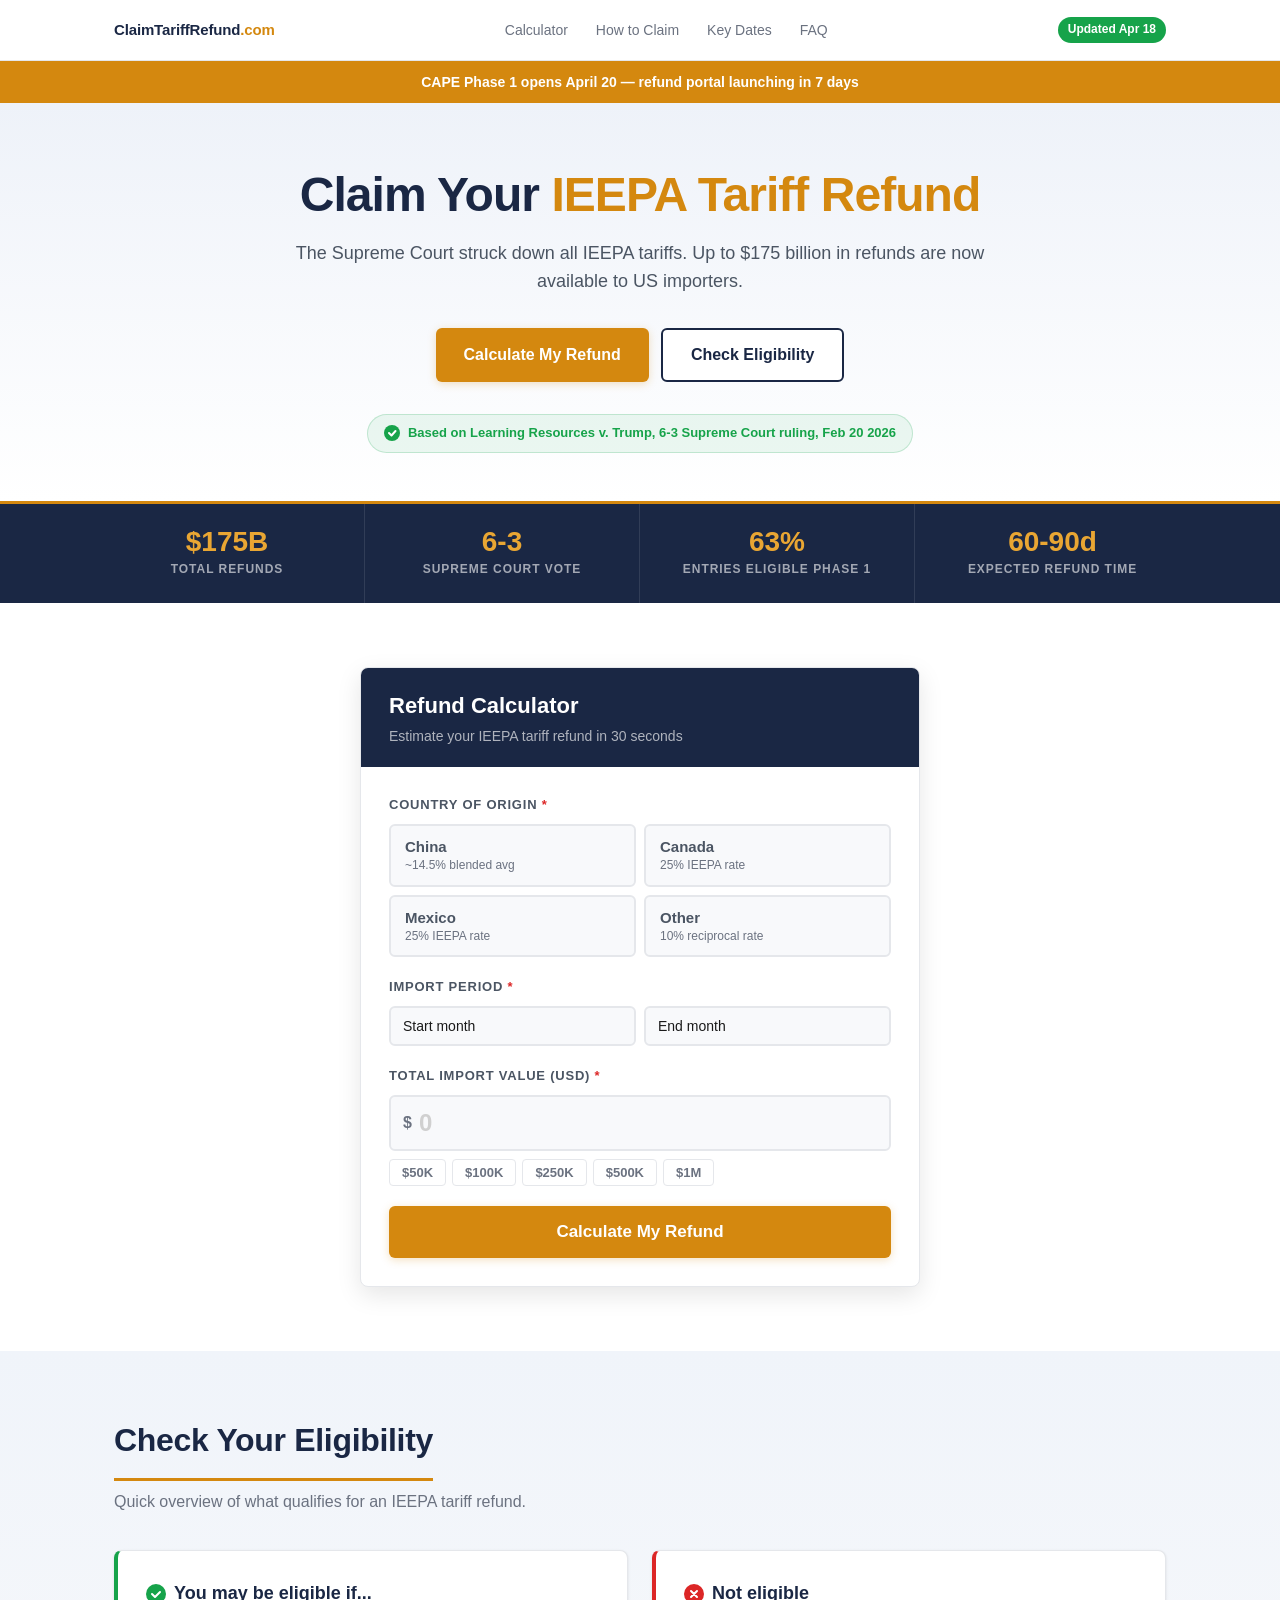
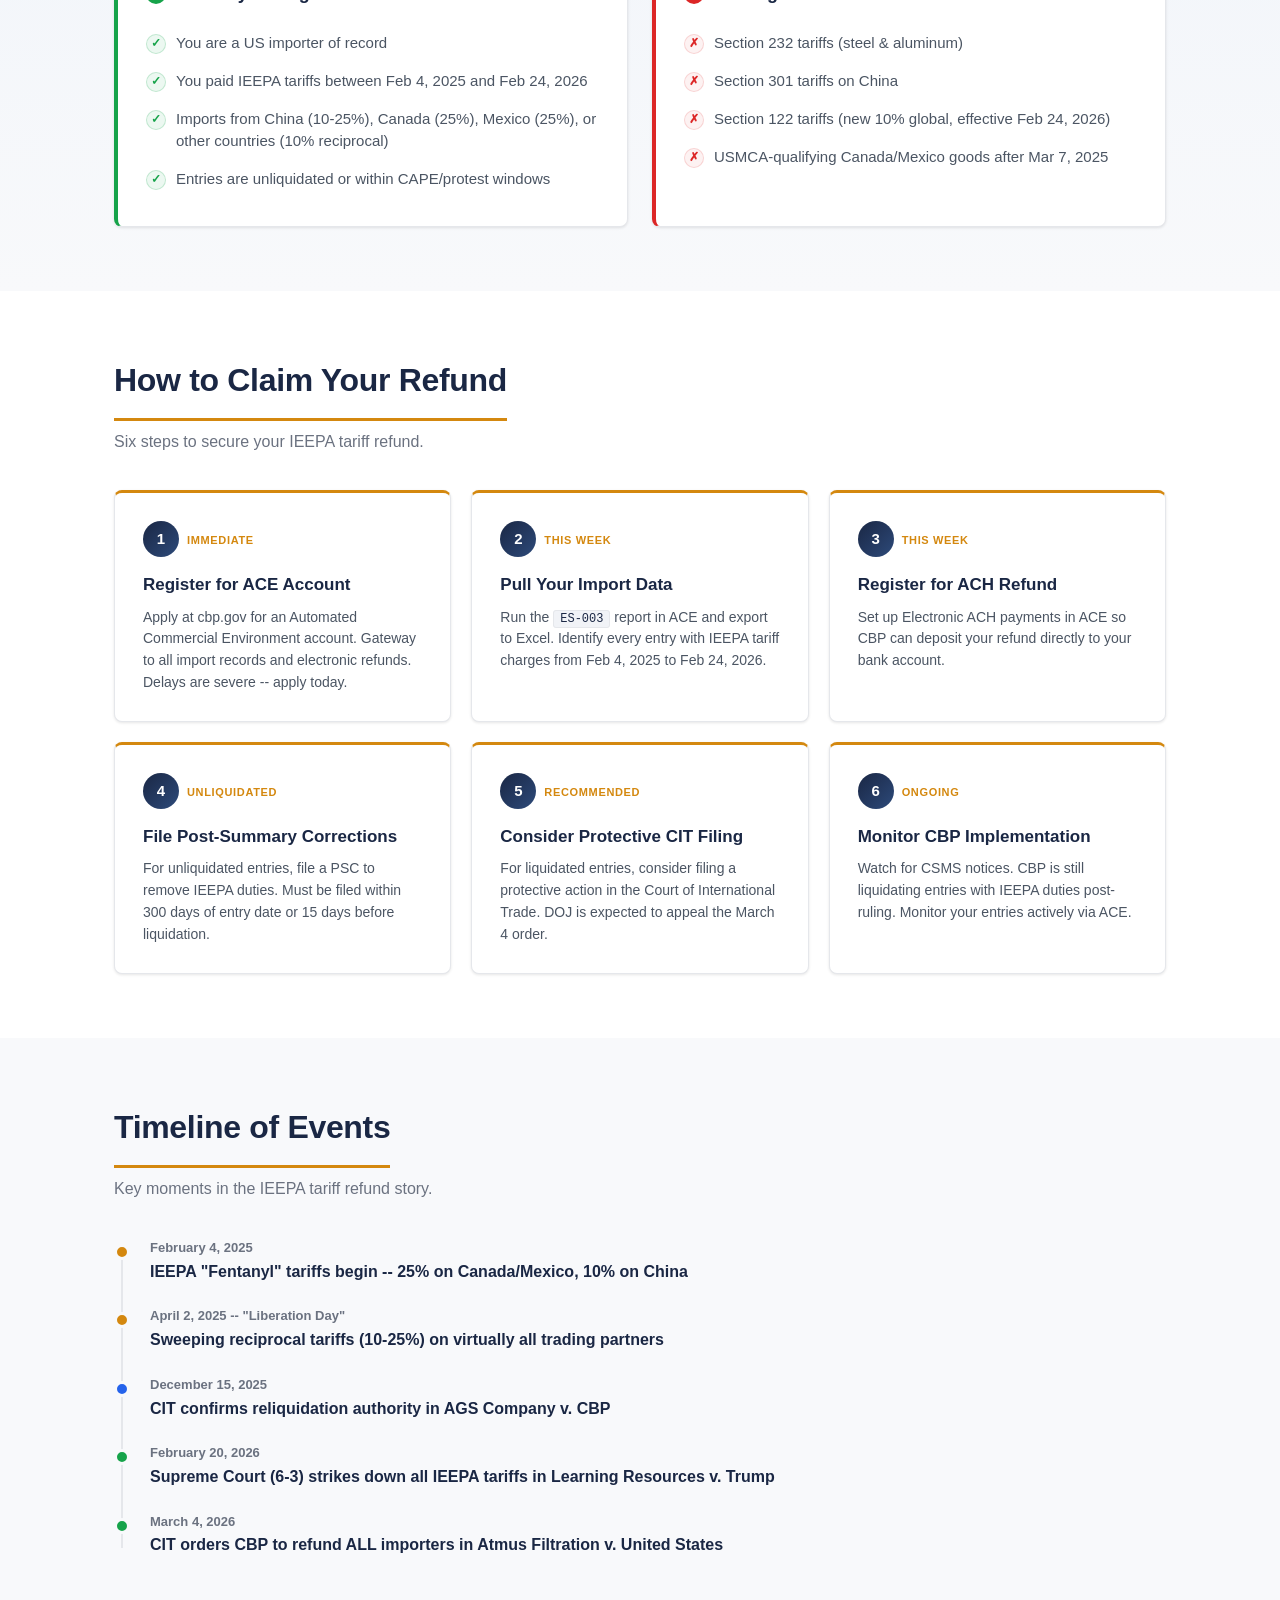
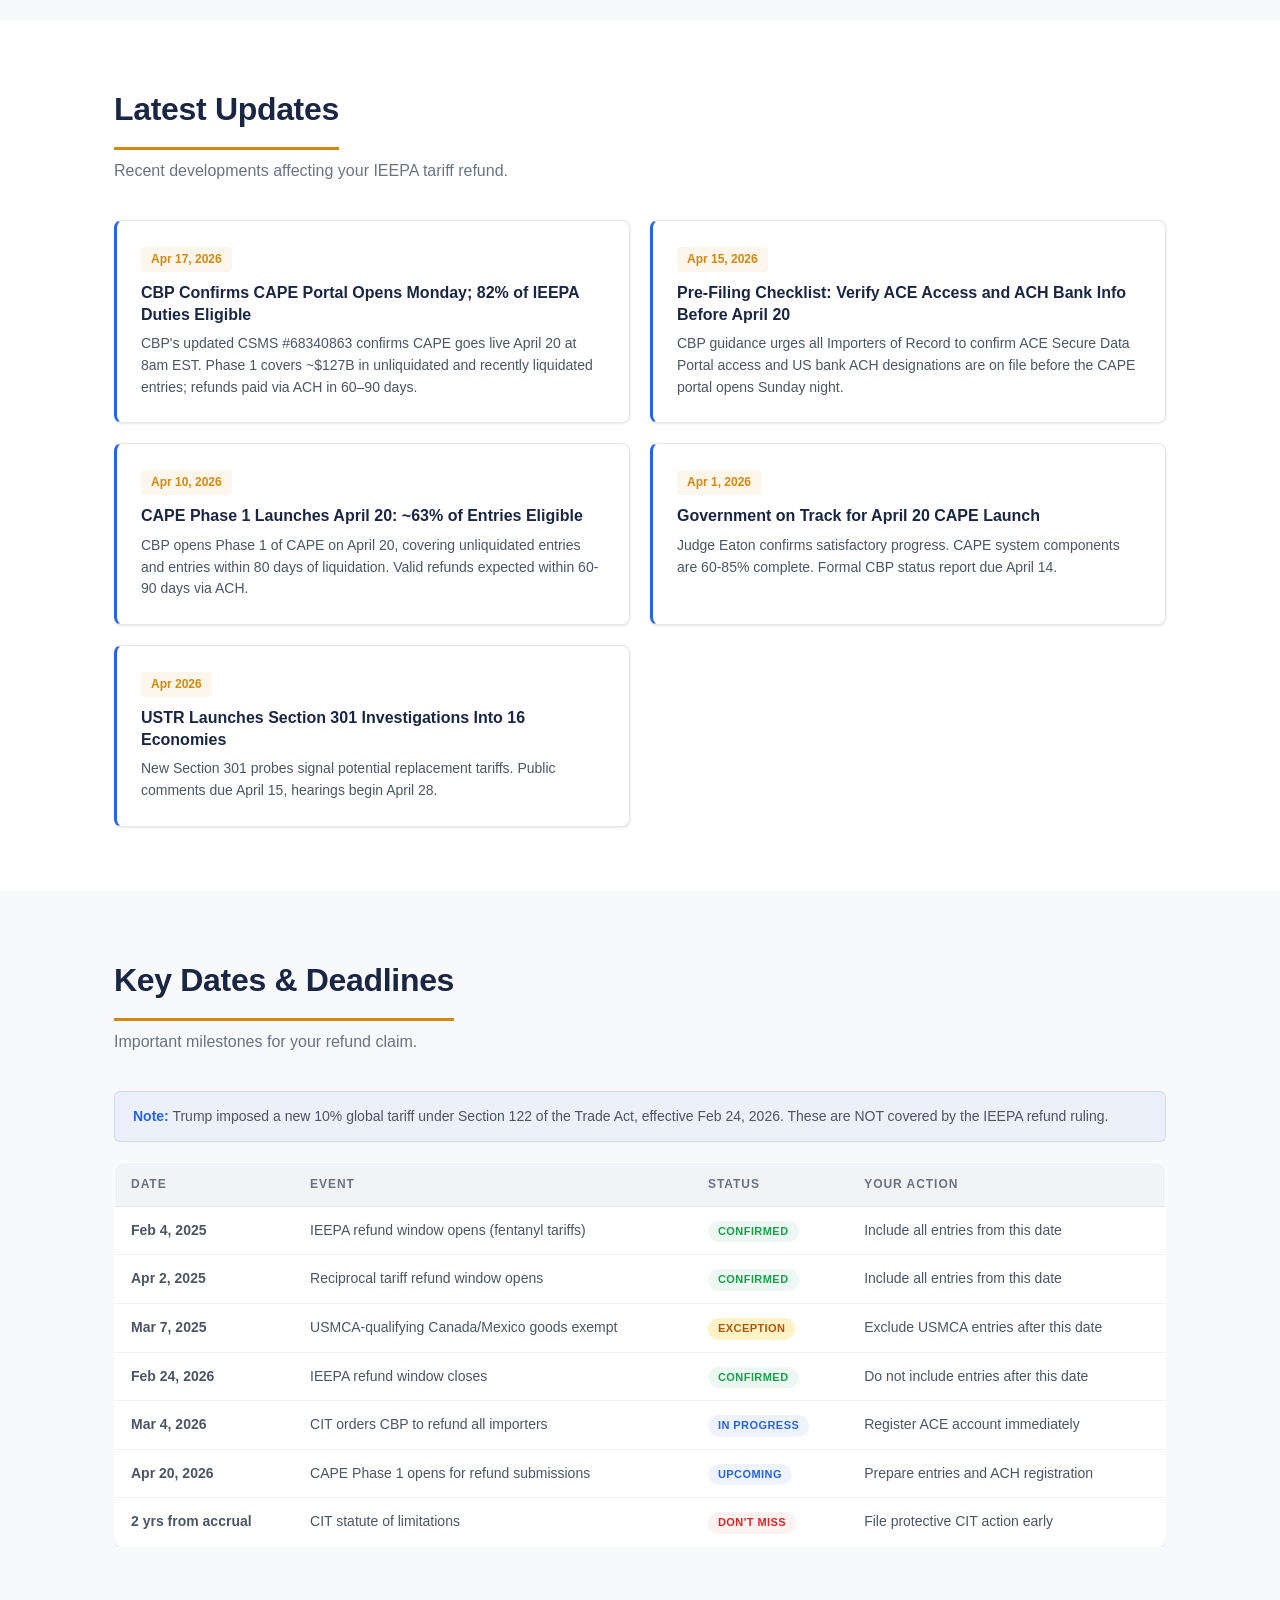
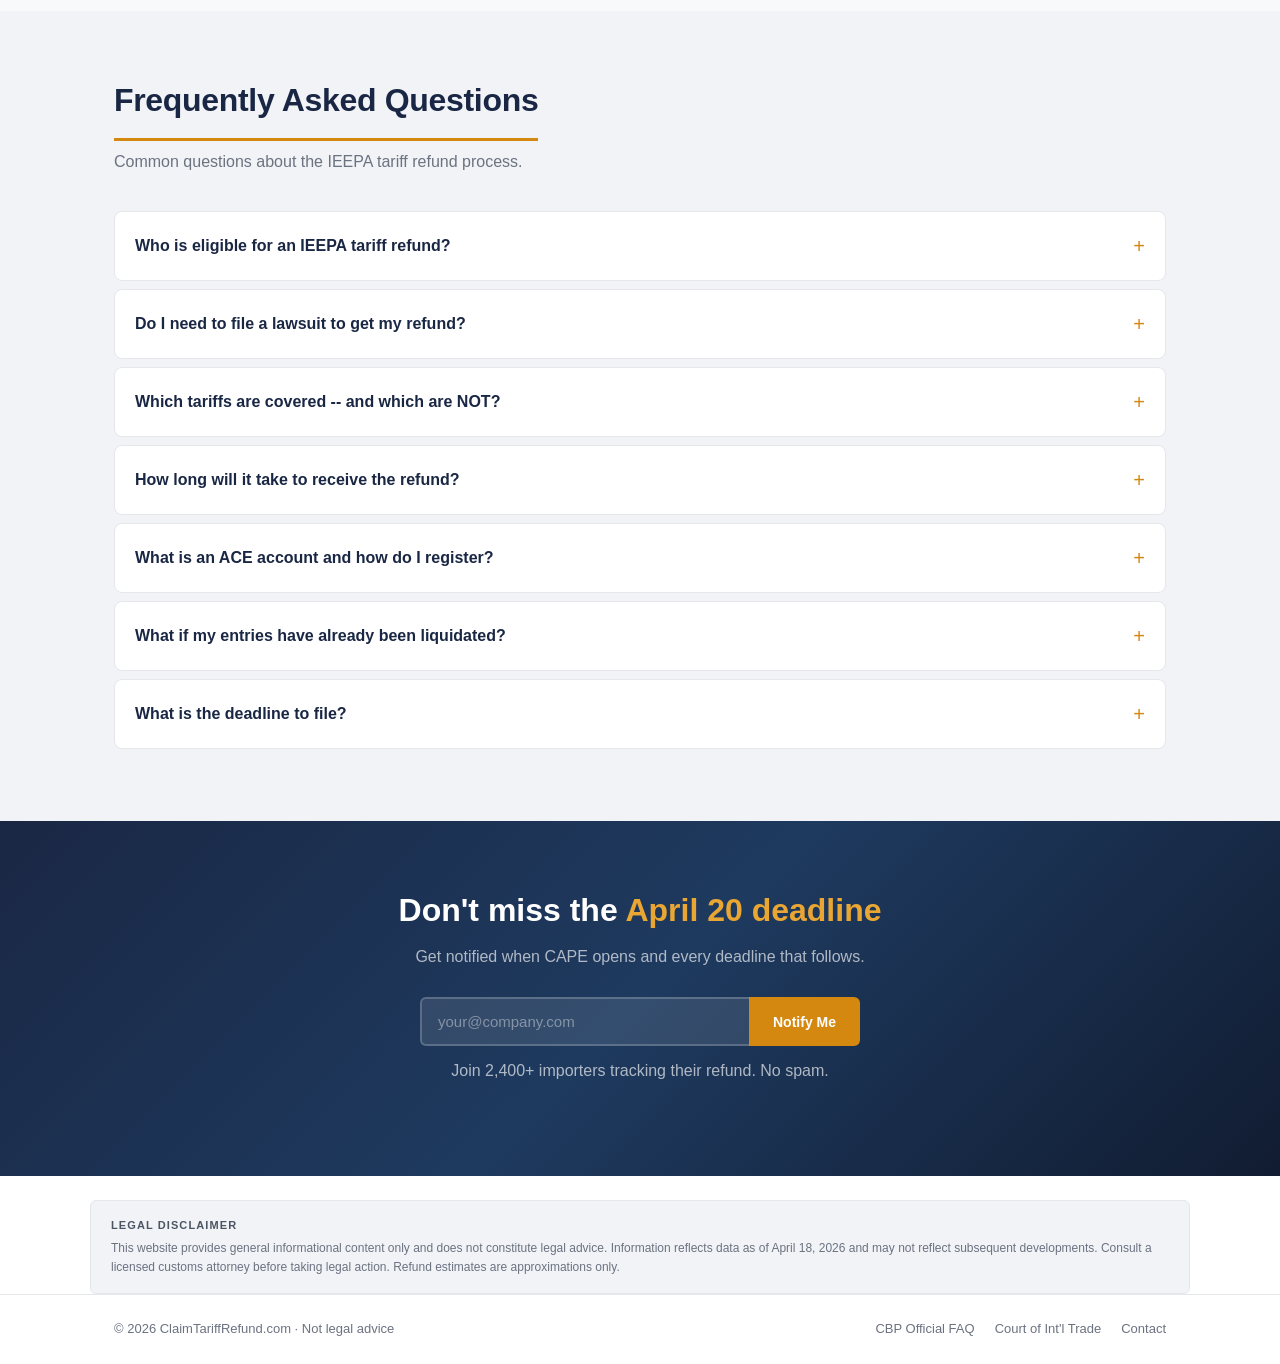
==== commit 24a28334: "Weekly auto-update: Latest IEEPA news 2026-04-18 Co-Authored-By: Claude Sonnet 4.6 <noreply@anthropi" ====
--- a/index.html
+++ b/index.html
@@ -138,7 +138,7 @@
   "@type": "NewsArticle",
   "headline": "IEEPA Tariff Refund Guide: Supreme Court Ruling, CIT Order, and What Importers Must Do Now",
   "datePublished": "2026-03-05",
-  "dateModified": "2026-04-10",
+  "dateModified": "2026-04-18",
   "author": {"@type": "Organization", "name": "ClaimTariffRefund.com"},
   "publisher": {"@type": "Organization", "name": "ClaimTariffRefund.com"},
   "description": "Following the Supreme Court's February 20, 2026 ruling and the CIT's March 4 order, US importers who paid IEEPA tariffs are entitled to refunds. Here's what to do."
@@ -1580,6 +1580,16 @@
     <div class="news-grid">
       <!-- UPDATE_ITEMS_START -->
       <div class="news-card">
+        <div class="news-date">Apr 17, 2026</div>
+        <h3>CBP Confirms CAPE Portal Opens Monday; 82% of IEEPA Duties Eligible</h3>
+        <p>CBP's updated CSMS #68340863 confirms CAPE goes live April 20 at 8am EST. Phase 1 covers ~$127B in unliquidated and recently liquidated entries; refunds paid via ACH in 60–90 days.</p>
+      </div>
+      <div class="news-card">
+        <div class="news-date">Apr 15, 2026</div>
+        <h3>Pre-Filing Checklist: Verify ACE Access and ACH Bank Info Before April 20</h3>
+        <p>CBP guidance urges all Importers of Record to confirm ACE Secure Data Portal access and US bank ACH designations are on file before the CAPE portal opens Sunday night.</p>
+      </div>
+      <div class="news-card">
         <div class="news-date">Apr 10, 2026</div>
         <h3>CAPE Phase 1 Launches April 20: ~63% of Entries Eligible</h3>
         <p>CBP opens Phase 1 of CAPE on April 20, covering unliquidated entries and entries within 80 days of liquidation. Valid refunds expected within 60-90 days via ACH.</p>
@@ -1593,16 +1603,6 @@
         <div class="news-date">Apr 2026</div>
         <h3>USTR Launches Section 301 Investigations Into 16 Economies</h3>
         <p>New Section 301 probes signal potential replacement tariffs. Public comments due April 15, hearings begin April 28.</p>
-      </div>
-      <div class="news-card">
-        <div class="news-date">Mar 4, 2026</div>
-        <h3>CIT Orders CBP to Refund ~$165B in IEEPA Duties</h3>
-        <p>Judge Eaton's Refund Order covers all importers. Trade counsel urge filing protests and CIT suits to preserve rights ahead of expected appeal.</p>
-      </div>
-      <div class="news-card">
-        <div class="news-date">Feb 20, 2026</div>
-        <h3>Supreme Court Strikes Down IEEPA Tariffs 6-3</h3>
-        <p>Landmark ruling: IEEPA does not authorize presidential tariffs. $175B+ in refund exposure. Trump signs replacement Section 122 tariff within hours.</p>
       </div>
       <!-- UPDATE_ITEMS_END -->
     </div>
@@ -1776,7 +1776,7 @@
 <div style="padding: 24px 0 0;">
   <div class="disclaimer" role="note">
     <strong>Legal Disclaimer</strong>
-    This website provides general informational content only and does not constitute legal advice. Information reflects data as of April 10, 2026 and may not reflect subsequent developments. Consult a licensed customs attorney before taking legal action. Refund estimates are approximations only.
+    This website provides general informational content only and does not constitute legal advice. Information reflects data as of April 18, 2026 and may not reflect subsequent developments. Consult a licensed customs attorney before taking legal action. Refund estimates are approximations only.
   </div>
 </div>
 
@@ -1993,7 +1993,7 @@
 (function() {
   var badge = document.getElementById('header-badge');
   if (badge) {
-    badge.textContent = 'Updated Apr 10';
+    badge.textContent = 'Updated Apr 18';
   }
 })();
 
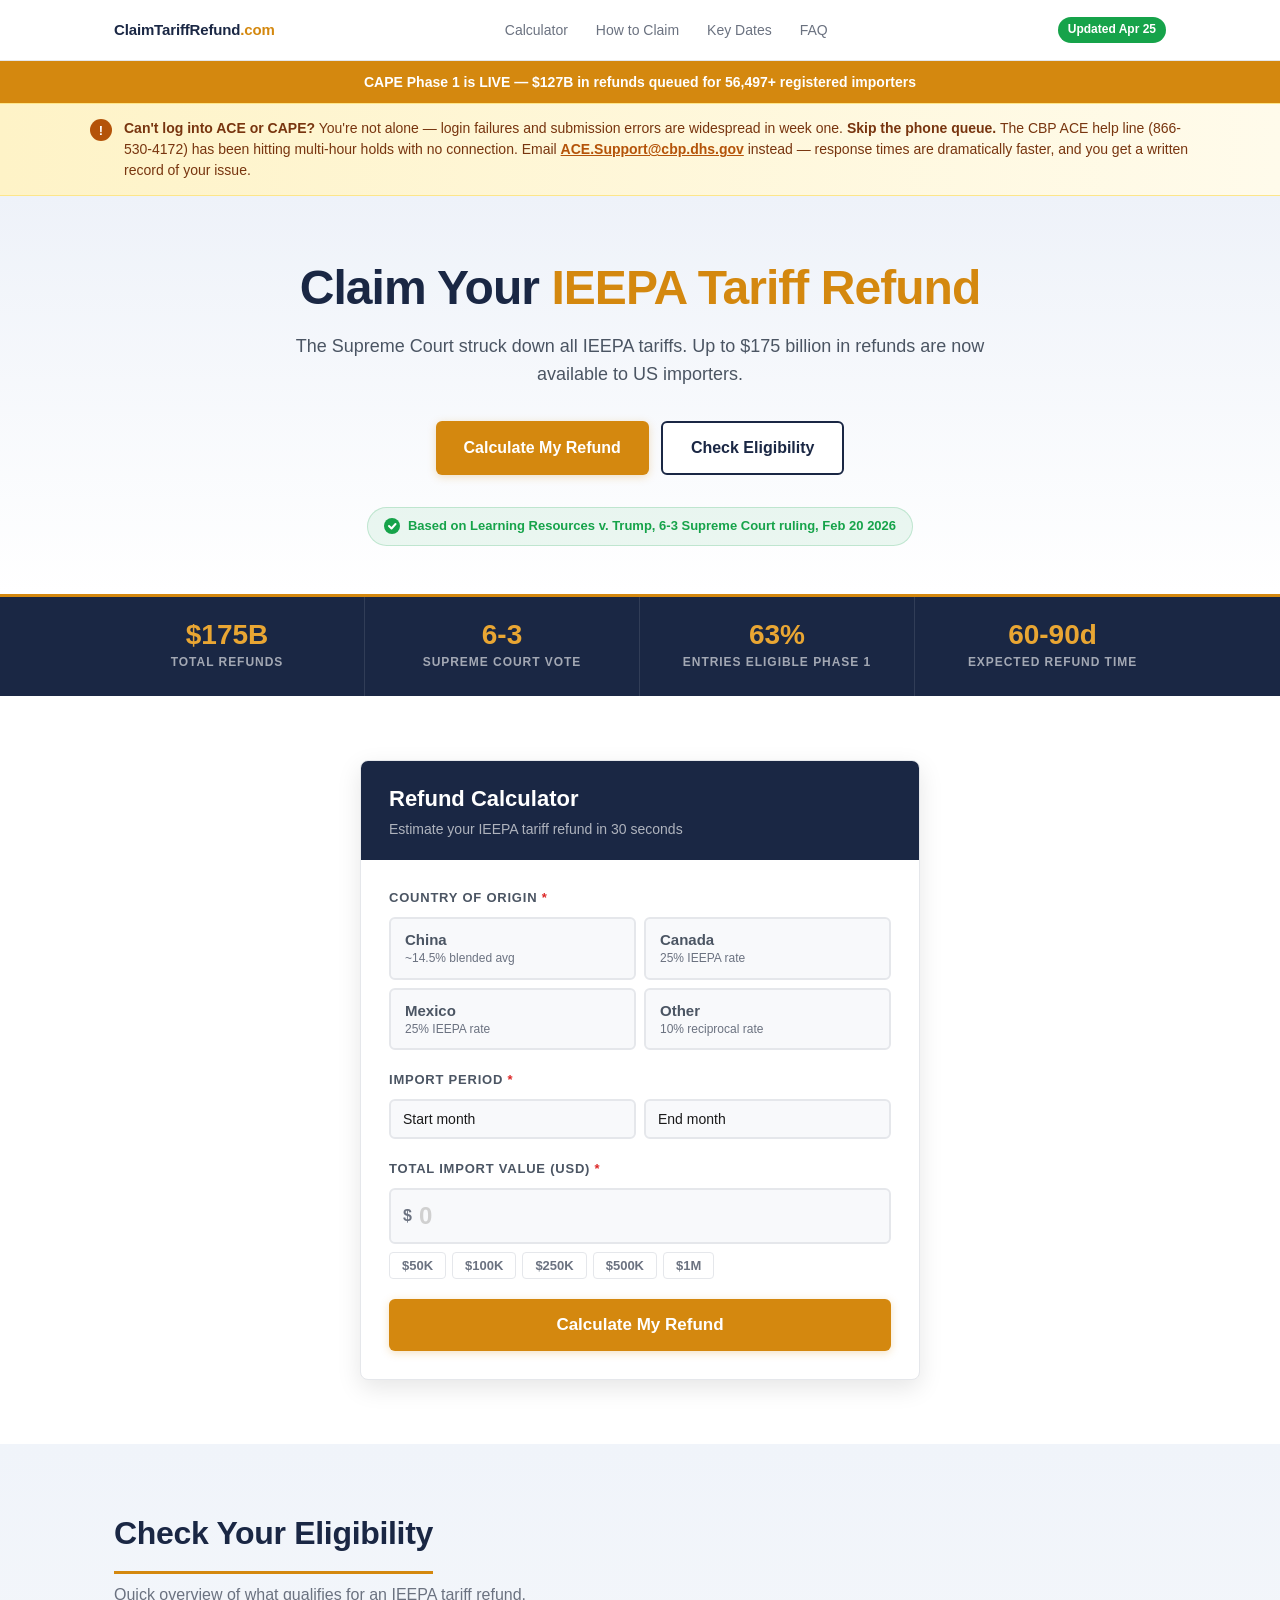
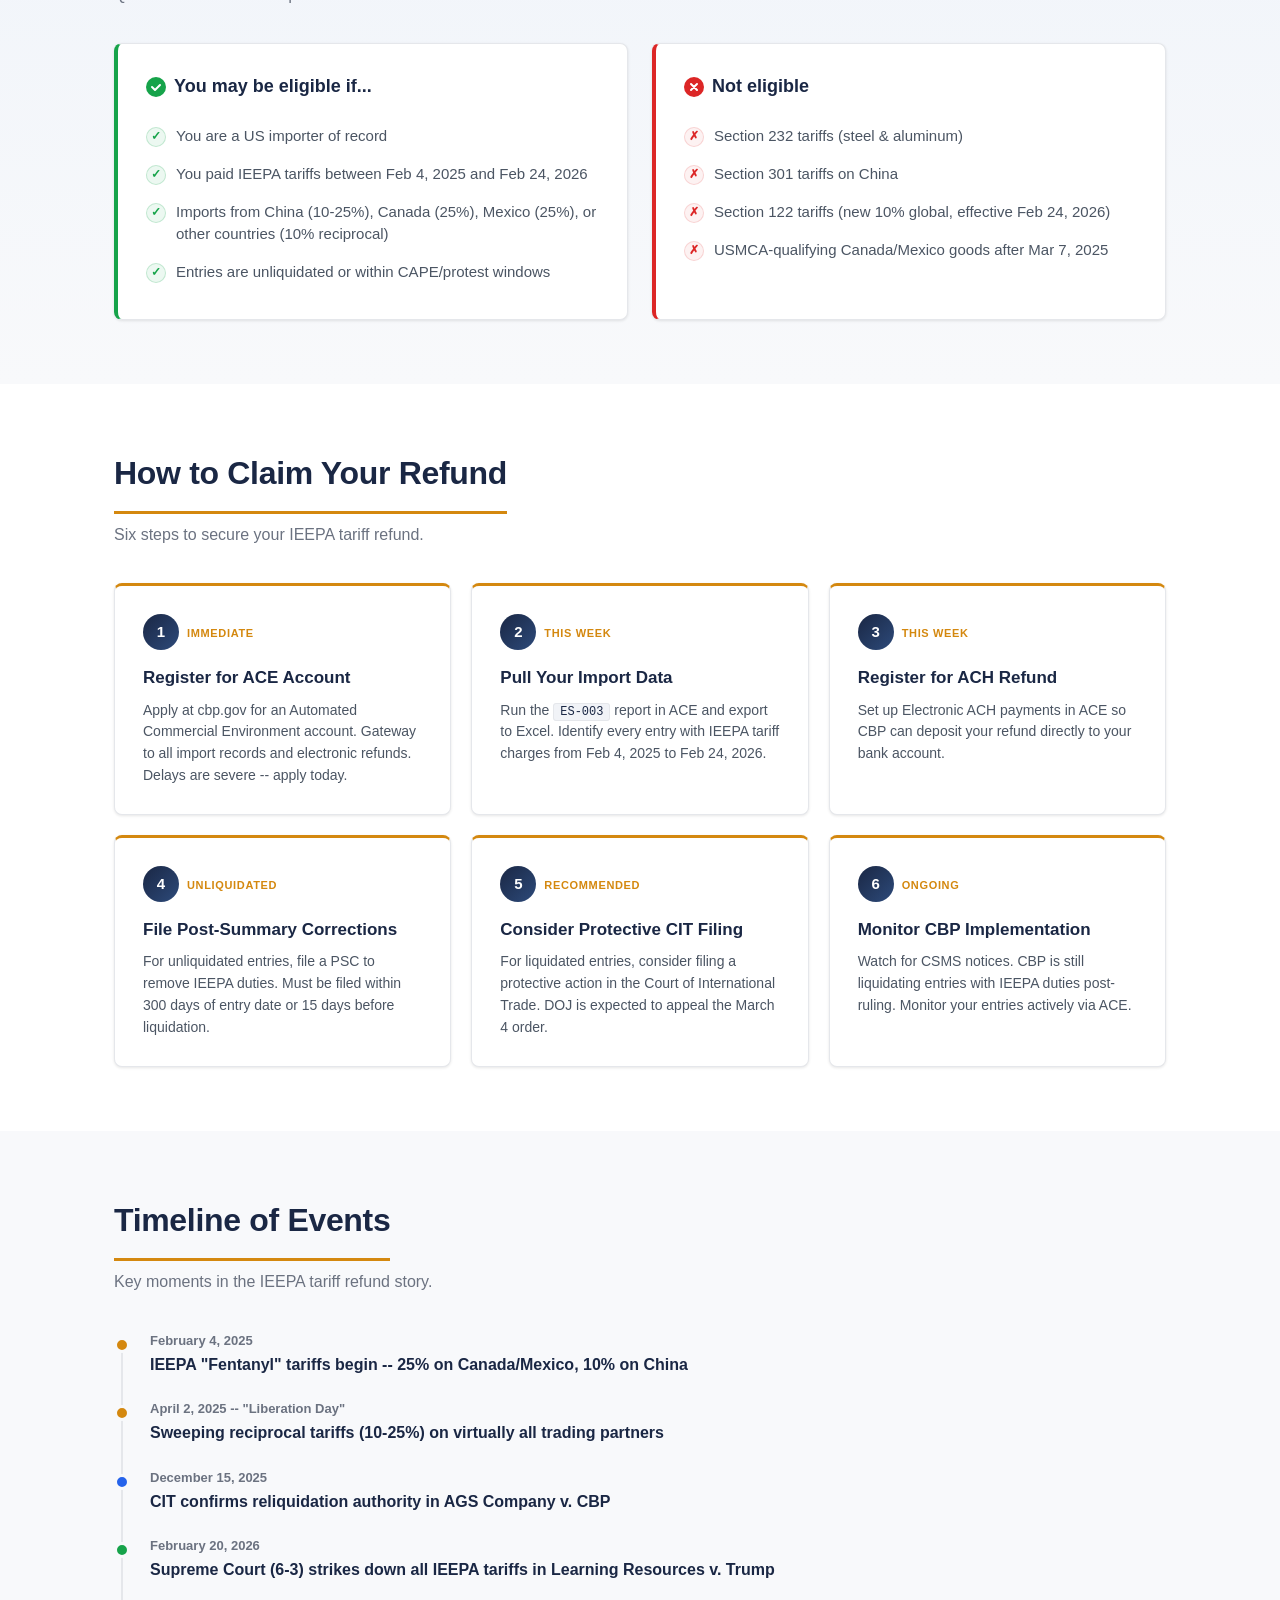
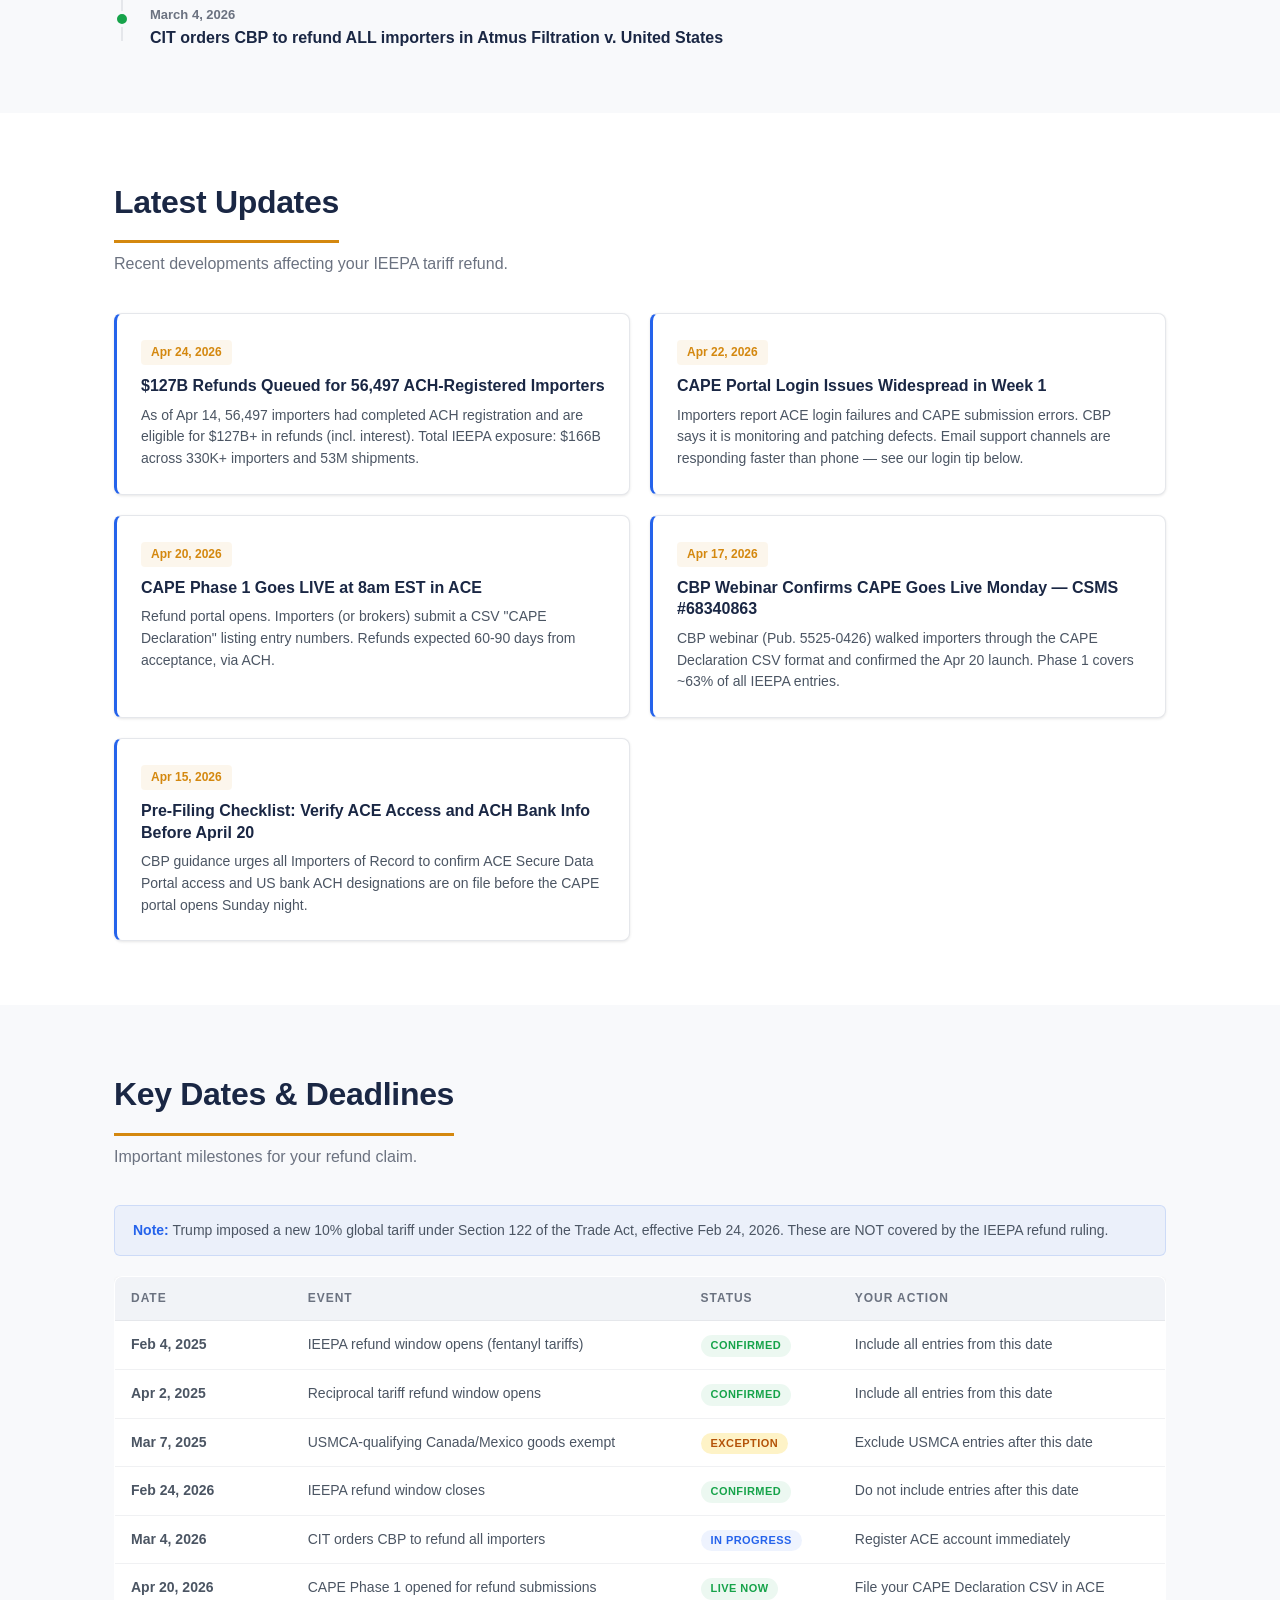
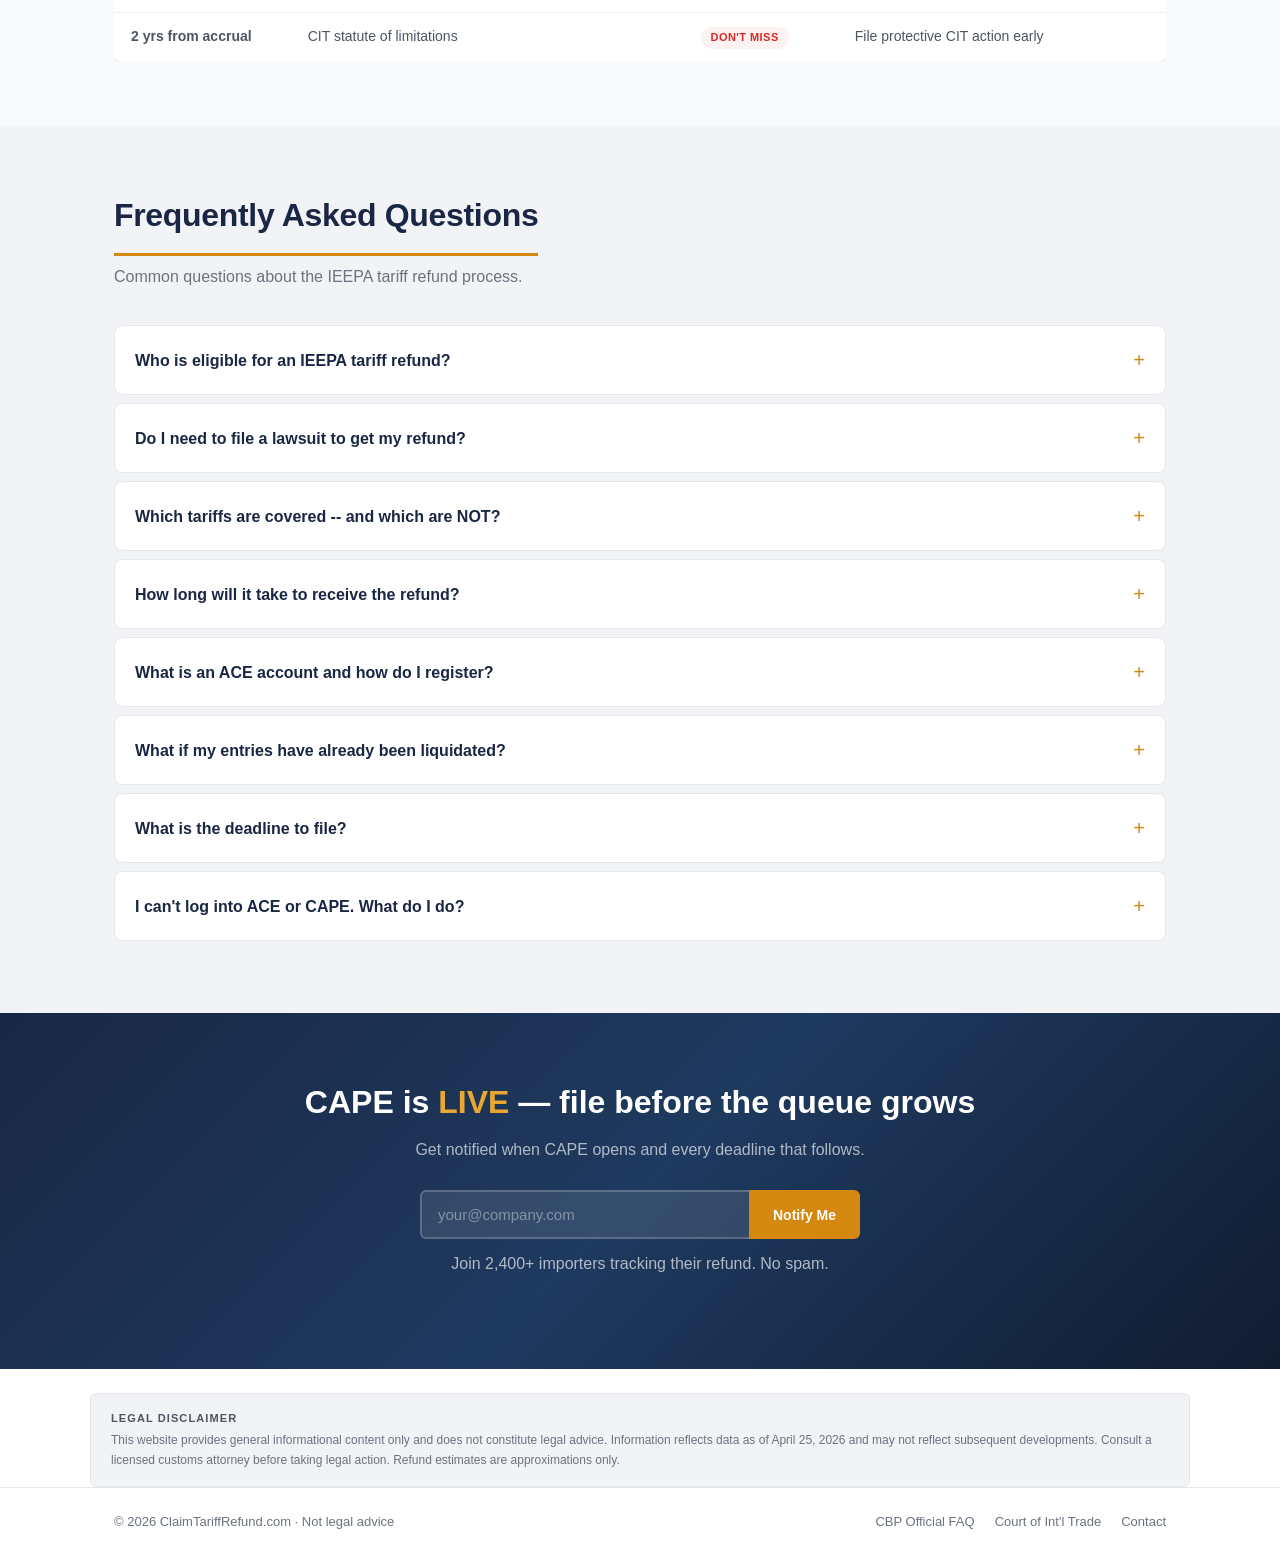
==== commit 4076f6aa: "Update for CAPE go-live (Apr 25): fresh news, login-issue tip, FAQ entry - Updated 5 news cards: CAP" ====
--- a/index.html
+++ b/index.html
@@ -88,6 +88,14 @@
         "@type": "Answer",
         "text": "ACE (Automated Commercial Environment) is CBP's online portal for import data. You need an ACE account to access your complete import history, calculate IEEPA tariffs paid, and register for ACH electronic refund payments. Apply at cbp.gov. CBP is experiencing delays, so apply immediately."
       }
+    },
+    {
+      "@type": "Question",
+      "name": "I can't log into ACE or CAPE. What do I do?",
+      "acceptedAnswer": {
+        "@type": "Answer",
+        "text": "Login failures and submission errors have been widespread since CAPE went live on April 20, 2026. CBP is patching defects but the phone help line (866-530-4172) has been hitting multi-hour holds. Email is dramatically faster: contact ACE.Support@cbp.dhs.gov with a description of the error, screenshots, and your ACE account number. Typical response time is 1-2 business days."
+      }
     }
   ]
 }
@@ -138,7 +146,7 @@
   "@type": "NewsArticle",
   "headline": "IEEPA Tariff Refund Guide: Supreme Court Ruling, CIT Order, and What Importers Must Do Now",
   "datePublished": "2026-03-05",
-  "dateModified": "2026-04-18",
+  "dateModified": "2026-04-25",
   "author": {"@type": "Organization", "name": "ClaimTariffRefund.com"},
   "publisher": {"@type": "Organization", "name": "ClaimTariffRefund.com"},
   "description": "Following the Supreme Court's February 20, 2026 ruling and the CIT's March 4 order, US importers who paid IEEPA tariffs are entitled to refunds. Here's what to do."
@@ -312,6 +320,40 @@
 }
 .urgency-banner strong { font-weight: 800; }
 
+/* ── PRO TIP BANNER ── */
+.pro-tip {
+  background: linear-gradient(90deg, #fef3c7 0%, #fffbeb 100%);
+  border-top: 1px solid #fde68a;
+  border-bottom: 1px solid #fde68a;
+  padding: 14px 24px;
+}
+.pro-tip-inner {
+  max-width: 1100px;
+  margin: 0 auto;
+  display: flex;
+  align-items: flex-start;
+  gap: 12px;
+  font-size: 14px;
+  color: #78350f;
+  line-height: 1.5;
+}
+.pro-tip-icon {
+  flex-shrink: 0;
+  width: 22px;
+  height: 22px;
+  border-radius: 50%;
+  background: #b45309;
+  color: #fff;
+  display: flex;
+  align-items: center;
+  justify-content: center;
+  font-weight: 800;
+  font-size: 13px;
+  margin-top: 1px;
+}
+.pro-tip strong { font-weight: 700; color: #78350f; }
+.pro-tip a { color: #b45309; font-weight: 600; }
+
 /* ── HERO ── */
 .hero {
   padding: 64px 0 48px;
@@ -1290,7 +1332,17 @@
 
 <!-- ══════════ URGENCY BANNER ══════════ -->
 <div class="urgency-banner">
-  <strong>CAPE Phase 1 opens April 20</strong> — refund portal launching in 7 days
+  <strong>CAPE Phase 1 is LIVE</strong> — $127B in refunds queued for 56,497+ registered importers
+</div>
+
+<!-- ══════════ PRO TIP: LOGIN ISSUES ══════════ -->
+<div class="pro-tip">
+  <div class="pro-tip-inner">
+    <div class="pro-tip-icon" aria-hidden="true">!</div>
+    <div>
+      <strong>Can't log into ACE or CAPE?</strong> You're not alone — login failures and submission errors are widespread in week one. <strong>Skip the phone queue.</strong> The CBP ACE help line (866-530-4172) has been hitting multi-hour holds with no connection. Email <a href="mailto:ACE.Support@cbp.dhs.gov">ACE.Support@cbp.dhs.gov</a> instead — response times are dramatically faster, and you get a written record of your issue.
+    </div>
+  </div>
 </div>
 
 <!-- ══════════ HERO ══════════ -->
@@ -1580,29 +1632,29 @@
     <div class="news-grid">
       <!-- UPDATE_ITEMS_START -->
       <div class="news-card">
+        <div class="news-date">Apr 24, 2026</div>
+        <h3>$127B Refunds Queued for 56,497 ACH-Registered Importers</h3>
+        <p>As of Apr 14, 56,497 importers had completed ACH registration and are eligible for $127B+ in refunds (incl. interest). Total IEEPA exposure: $166B across 330K+ importers and 53M shipments.</p>
+      </div>
+      <div class="news-card">
+        <div class="news-date">Apr 22, 2026</div>
+        <h3>CAPE Portal Login Issues Widespread in Week 1</h3>
+        <p>Importers report ACE login failures and CAPE submission errors. CBP says it is monitoring and patching defects. Email support channels are responding faster than phone — see our login tip below.</p>
+      </div>
+      <div class="news-card">
+        <div class="news-date">Apr 20, 2026</div>
+        <h3>CAPE Phase 1 Goes LIVE at 8am EST in ACE</h3>
+        <p>Refund portal opens. Importers (or brokers) submit a CSV "CAPE Declaration" listing entry numbers. Refunds expected 60-90 days from acceptance, via ACH.</p>
+      </div>
+      <div class="news-card">
         <div class="news-date">Apr 17, 2026</div>
-        <h3>CBP Confirms CAPE Portal Opens Monday; 82% of IEEPA Duties Eligible</h3>
-        <p>CBP's updated CSMS #68340863 confirms CAPE goes live April 20 at 8am EST. Phase 1 covers ~$127B in unliquidated and recently liquidated entries; refunds paid via ACH in 60–90 days.</p>
+        <h3>CBP Webinar Confirms CAPE Goes Live Monday — CSMS #68340863</h3>
+        <p>CBP webinar (Pub. 5525-0426) walked importers through the CAPE Declaration CSV format and confirmed the Apr 20 launch. Phase 1 covers ~63% of all IEEPA entries.</p>
       </div>
       <div class="news-card">
         <div class="news-date">Apr 15, 2026</div>
         <h3>Pre-Filing Checklist: Verify ACE Access and ACH Bank Info Before April 20</h3>
         <p>CBP guidance urges all Importers of Record to confirm ACE Secure Data Portal access and US bank ACH designations are on file before the CAPE portal opens Sunday night.</p>
-      </div>
-      <div class="news-card">
-        <div class="news-date">Apr 10, 2026</div>
-        <h3>CAPE Phase 1 Launches April 20: ~63% of Entries Eligible</h3>
-        <p>CBP opens Phase 1 of CAPE on April 20, covering unliquidated entries and entries within 80 days of liquidation. Valid refunds expected within 60-90 days via ACH.</p>
-      </div>
-      <div class="news-card">
-        <div class="news-date">Apr 1, 2026</div>
-        <h3>Government on Track for April 20 CAPE Launch</h3>
-        <p>Judge Eaton confirms satisfactory progress. CAPE system components are 60-85% complete. Formal CBP status report due April 14.</p>
-      </div>
-      <div class="news-card">
-        <div class="news-date">Apr 2026</div>
-        <h3>USTR Launches Section 301 Investigations Into 16 Economies</h3>
-        <p>New Section 301 probes signal potential replacement tariffs. Public comments due April 15, hearings begin April 28.</p>
       </div>
       <!-- UPDATE_ITEMS_END -->
     </div>
@@ -1662,9 +1714,9 @@
         </tr>
         <tr>
           <td class="date-val">Apr 20, 2026</td>
-          <td>CAPE Phase 1 opens for refund submissions</td>
-          <td><span class="pill b">Upcoming</span></td>
-          <td>Prepare entries and ACH registration</td>
+          <td>CAPE Phase 1 opened for refund submissions</td>
+          <td><span class="pill g">Live Now</span></td>
+          <td>File your CAPE Declaration CSV in ACE</td>
         </tr>
         <tr>
           <td class="date-val">2 yrs from accrual</td>
@@ -1722,7 +1774,7 @@
           <span class="faq-icon" aria-hidden="true">+</span>
         </div>
         <div class="faq-a" role="region">
-          CAPE Phase 1 (launching April 20) targets 60-90 days for valid refund declarations. However, this covers only ~63% of entries. Processing could take longer if DOJ obtains a stay of the CIT order.
+          CAPE Phase 1 (live since April 20) targets 60-90 days for valid refund declarations from acceptance. However, this covers only ~63% of entries. Processing could take longer if DOJ obtains a stay of the CIT order, and early system issues have caused some submission delays.
         </div>
       </div>
 
@@ -1755,6 +1807,16 @@
           No firm deadline yet. The CIT statute of limitations is generally two years from accrual, but the exact date is legally uncertain. Filing sooner positions you for early processing. Consult a licensed customs attorney.
         </div>
       </div>
+
+      <div class="faq-item" role="listitem">
+        <div class="faq-q" onclick="toggleFaq(this)" role="button" tabindex="0" aria-expanded="false" onkeydown="if(event.key==='Enter'||event.key===' ')toggleFaq(this)">
+          <span>I can't log into ACE or CAPE. What do I do?</span>
+          <span class="faq-icon" aria-hidden="true">+</span>
+        </div>
+        <div class="faq-a" role="region">
+          Login failures and submission errors have been widespread since CAPE went live on April 20. CBP is patching defects but the phone help line (866-530-4172) has been hitting multi-hour holds with no connection. <strong>Email is dramatically faster:</strong> contact <a href="mailto:ACE.Support@cbp.dhs.gov" style="color: var(--amber); font-weight: 600;">ACE.Support@cbp.dhs.gov</a> with a clear description of the error, screenshots, and your ACE account number. You'll typically get a response within 1-2 business days, plus you have a written record if you need to escalate.
+        </div>
+      </div>
     </div>
   </div>
 </section>
@@ -1762,7 +1824,7 @@
 <!-- ══════════ FINAL CTA ══════════ -->
 <section class="final-cta" aria-labelledby="cta-heading">
   <div class="container">
-    <h2 id="cta-heading">Don't miss the <span class="amber">April 20 deadline</span></h2>
+    <h2 id="cta-heading">CAPE is <span class="amber">LIVE</span> — file before the queue grows</h2>
     <p>Get notified when CAPE opens and every deadline that follows.</p>
     <div class="cta-form" role="form" aria-label="Email signup form">
       <input type="email" id="main-email" placeholder="your@company.com" aria-label="Email address">
@@ -1776,7 +1838,7 @@
 <div style="padding: 24px 0 0;">
   <div class="disclaimer" role="note">
     <strong>Legal Disclaimer</strong>
-    This website provides general informational content only and does not constitute legal advice. Information reflects data as of April 18, 2026 and may not reflect subsequent developments. Consult a licensed customs attorney before taking legal action. Refund estimates are approximations only.
+    This website provides general informational content only and does not constitute legal advice. Information reflects data as of April 25, 2026 and may not reflect subsequent developments. Consult a licensed customs attorney before taking legal action. Refund estimates are approximations only.
   </div>
 </div>
 
@@ -1796,7 +1858,7 @@
   <div class="exit-box">
     <button class="exit-close" onclick="closeExitPopup()" aria-label="Close popup">&times;</button>
     <h3>Before you go</h3>
-    <p>CAPE Phase 1 opens April 20. Get notified when refund submissions open and every deadline that follows.</p>
+    <p>CAPE Phase 1 is live and refund processing has begun. Get our weekly updates on filing tips, system issues, and CBP guidance.</p>
     <div class="exit-form" role="form" aria-label="Exit intent email signup">
       <input type="email" id="exit-email" placeholder="your@company.com" aria-label="Email address">
       <button onclick="exitEmailSubmit()" type="button">Get Refund Updates</button>
@@ -1993,7 +2055,7 @@
 (function() {
   var badge = document.getElementById('header-badge');
   if (badge) {
-    badge.textContent = 'Updated Apr 18';
+    badge.textContent = 'Updated Apr 25';
   }
 })();
 
